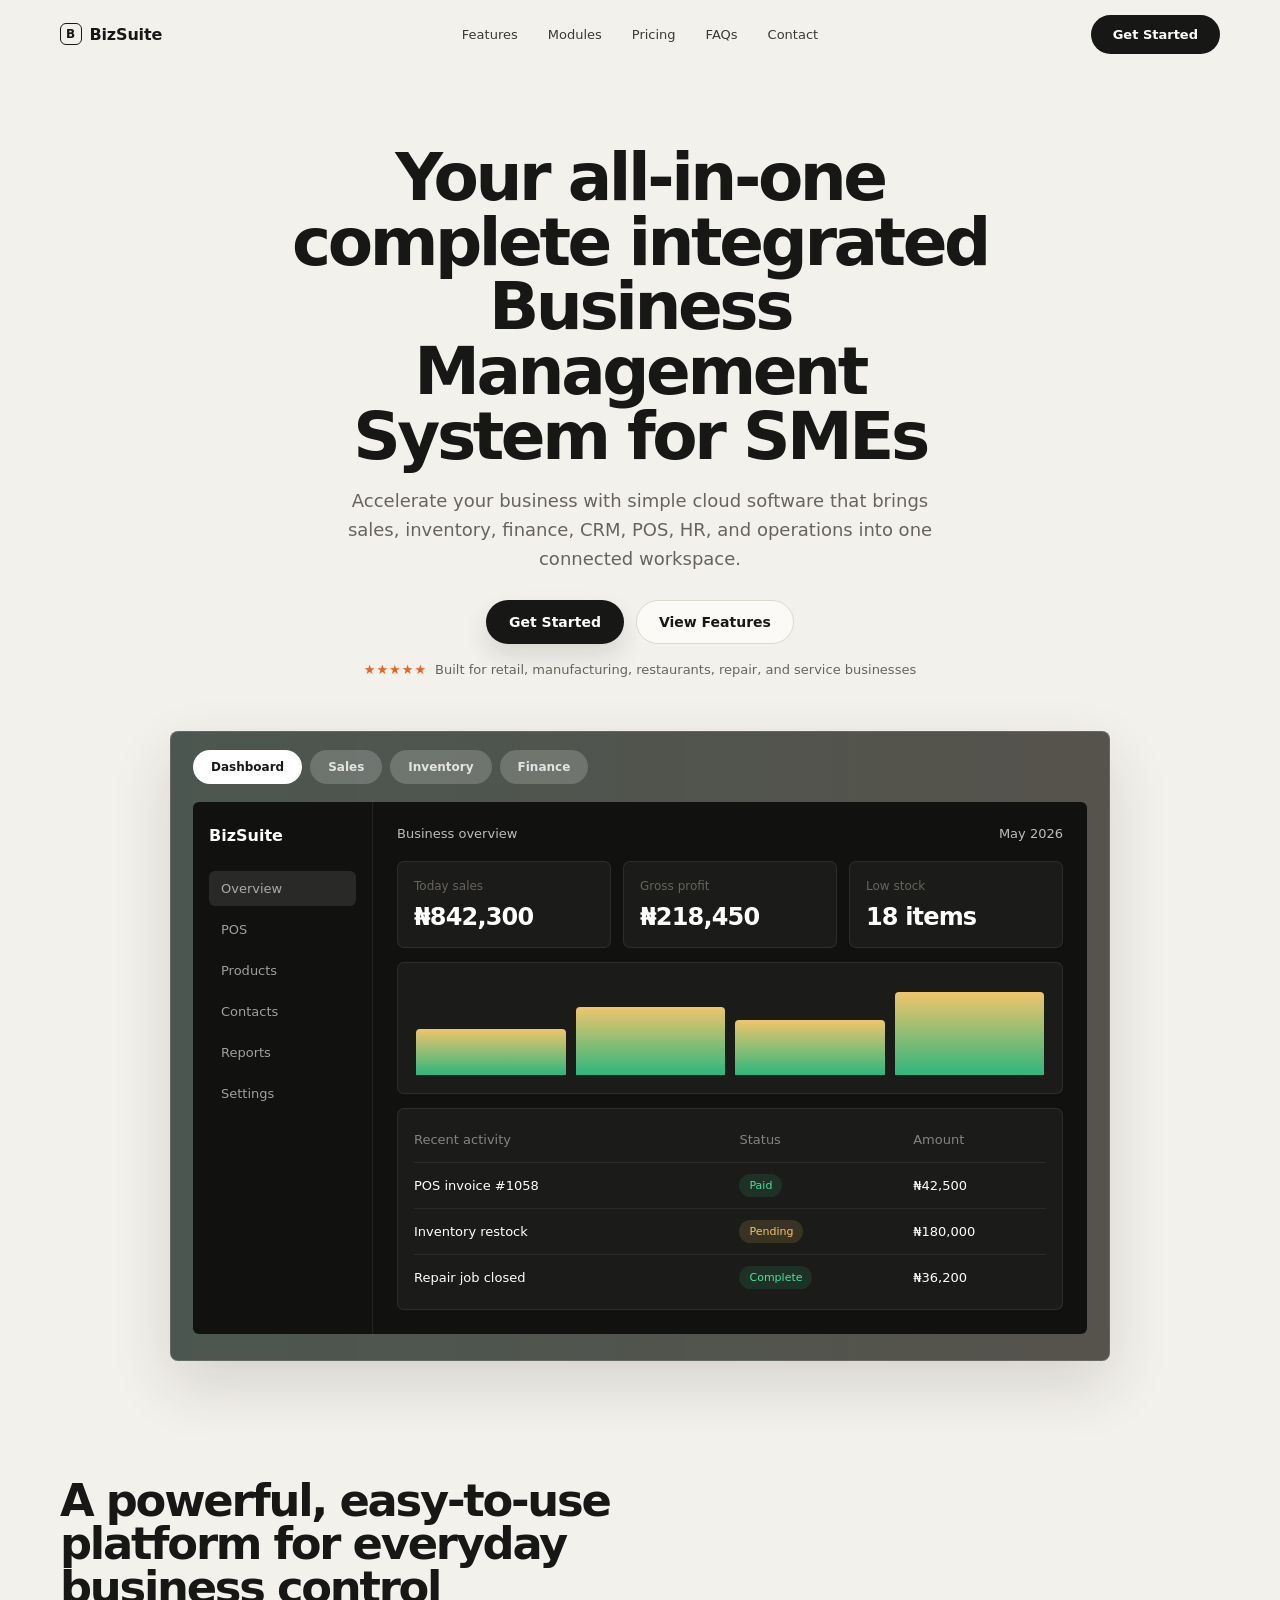
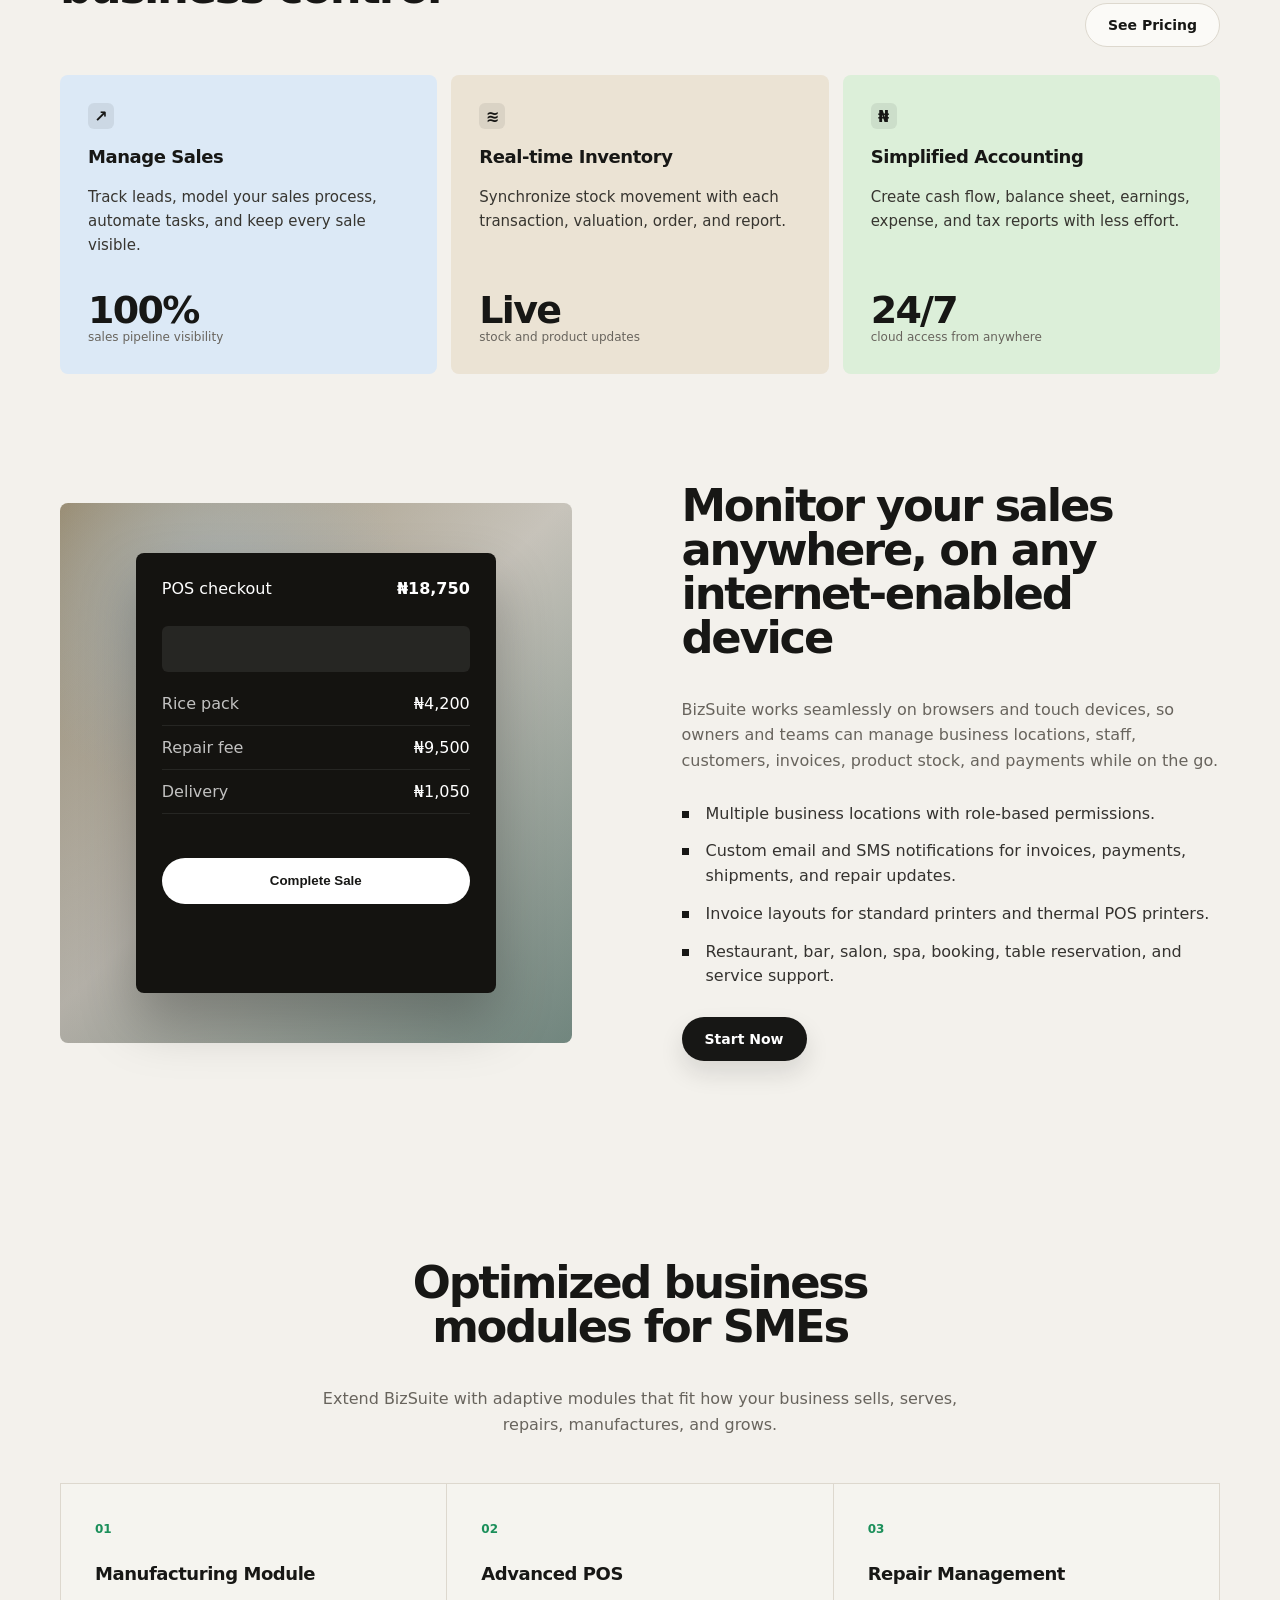
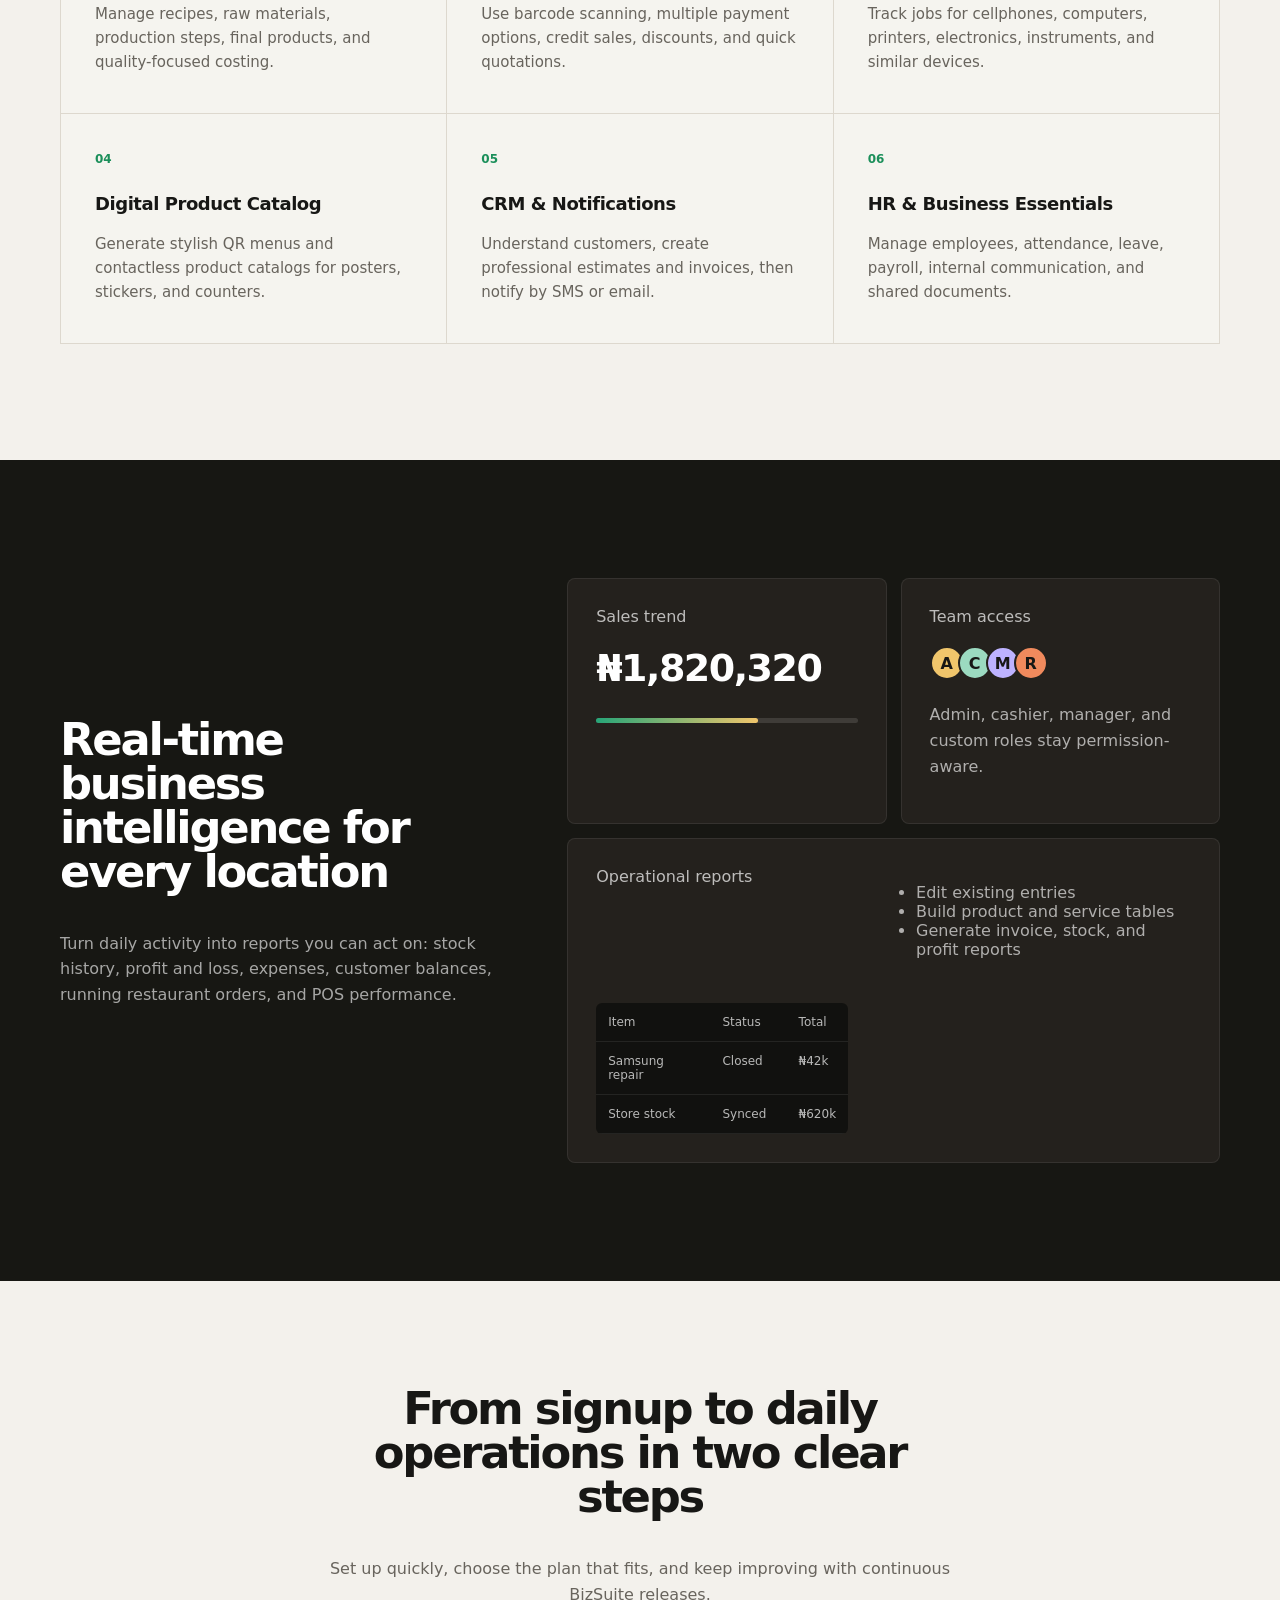
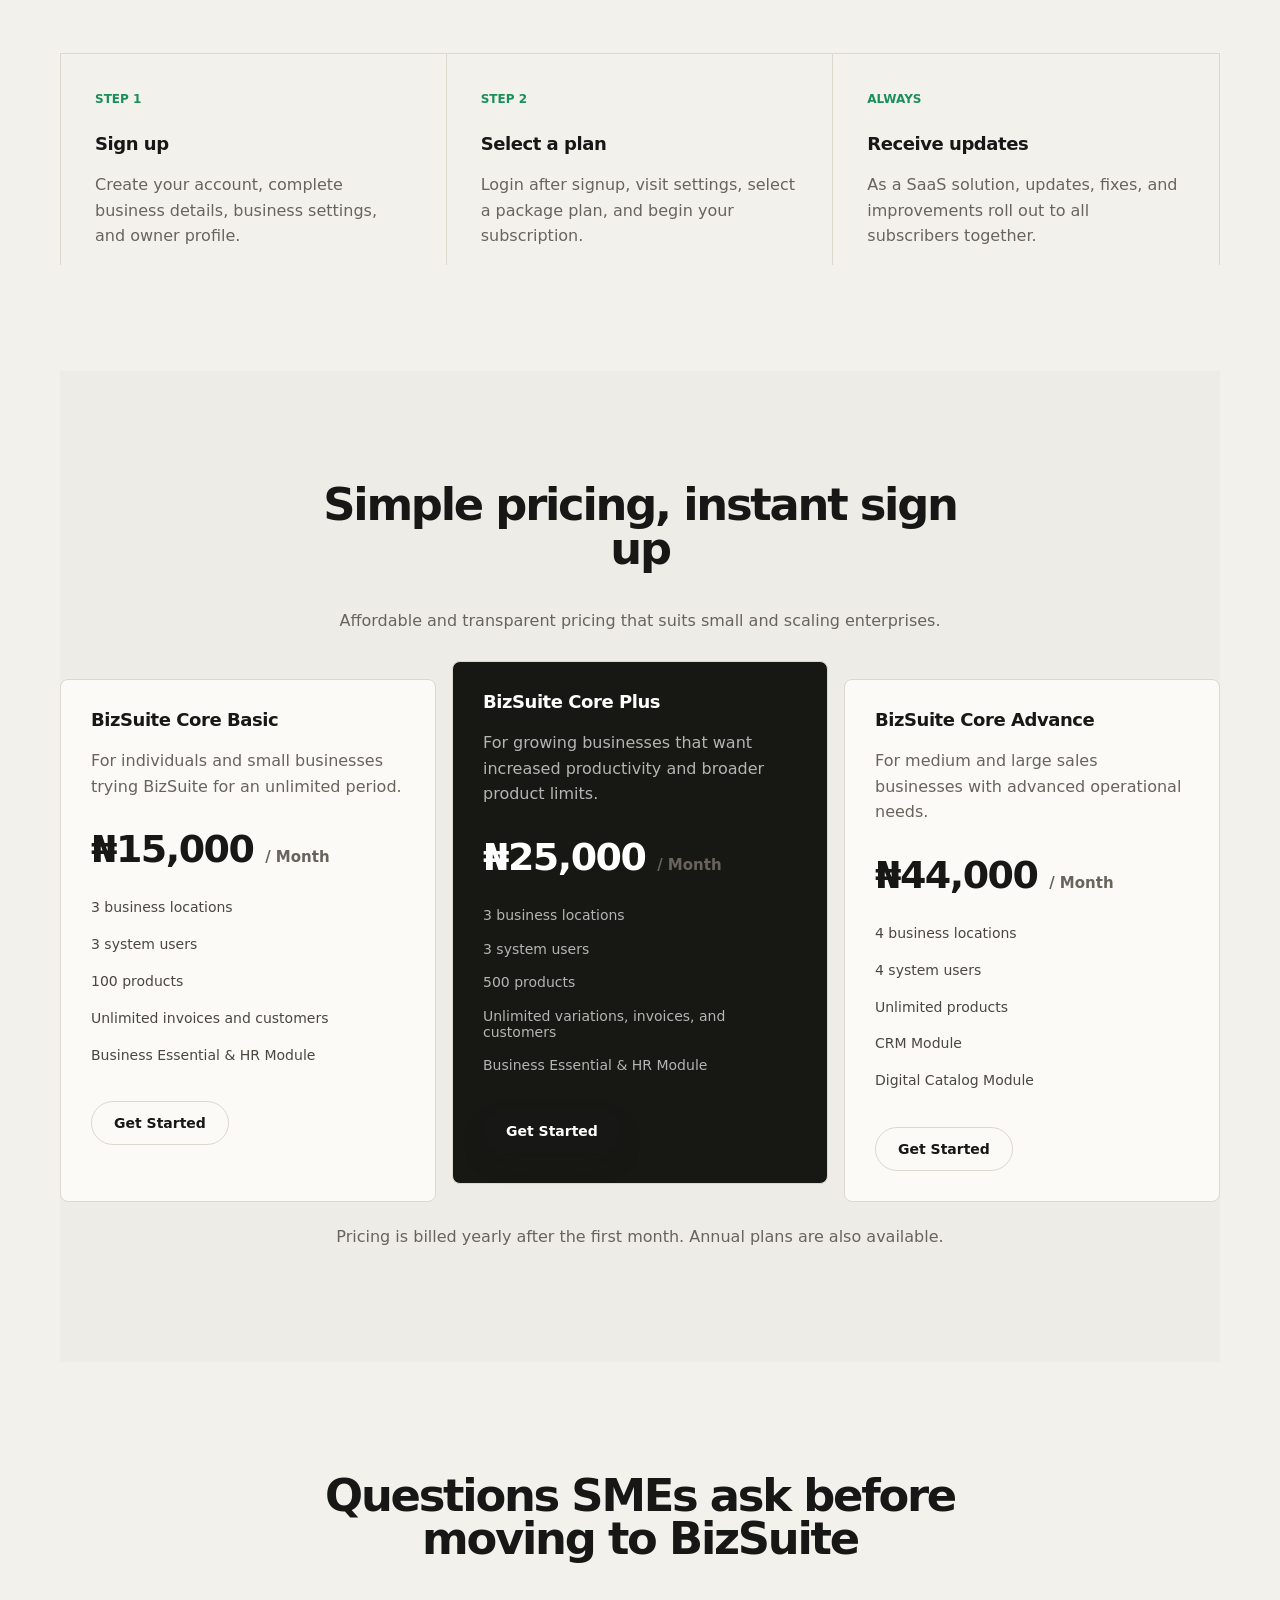
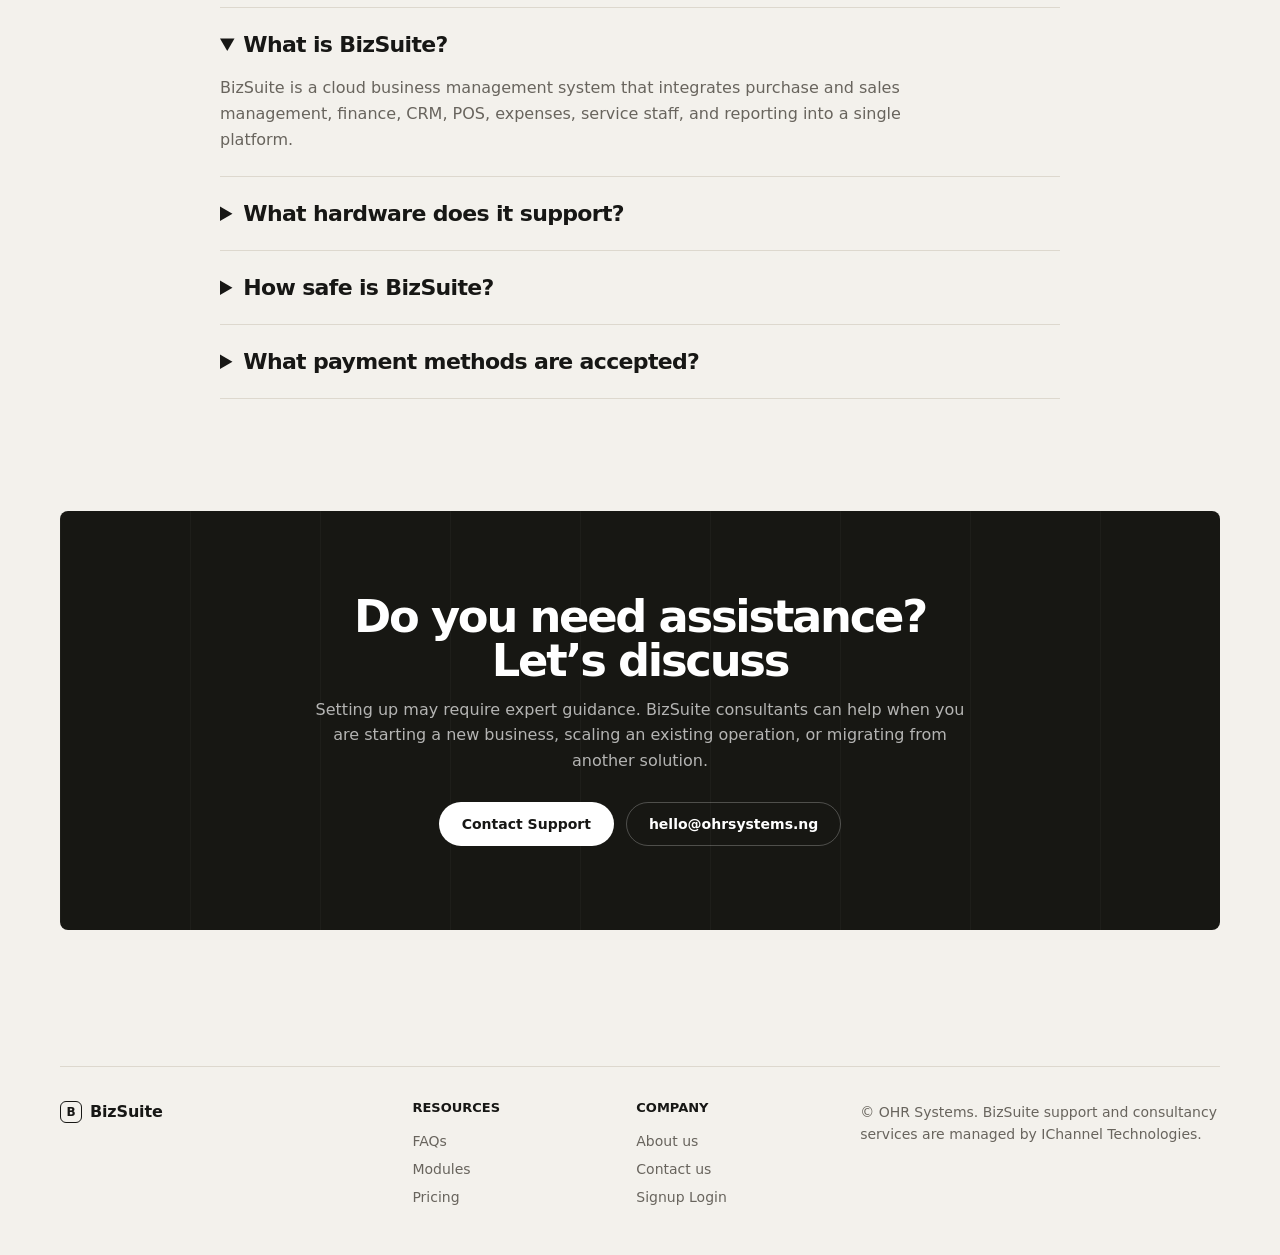
==== index.html @ f604a8f7 "feat: Add initial HTML structure, CSS styles, and JavaScript for navigation toggle - Created index.h" ====
<!doctype html>
<html lang="en">
  <head>
    <meta charset="UTF-8" />
    <meta name="viewport" content="width=device-width, initial-scale=1.0" />
    <title>BizSuite BMS - Business Management System for SMEs</title>
    <meta
      name="description"
      content="BizSuite is an all-in-one cloud business management system for SMEs: sales, inventory, accounting, CRM, POS, HR, manufacturing, repair, and catalog tools."
    />
    <link rel="stylesheet" href="styles.css" />
  </head>
  <body>
    <header class="site-header" data-nav>
      <a class="brand" href="#top" aria-label="BizSuite home">
        <span class="brand-mark">B</span>
        <span>BizSuite</span>
      </a>
      <button class="menu-toggle" type="button" aria-label="Open navigation" aria-expanded="false">
        <span></span>
        <span></span>
      </button>
      <nav class="nav-links" aria-label="Primary navigation">
        <a href="#features">Features</a>
        <a href="#modules">Modules</a>
        <a href="#pricing">Pricing</a>
        <a href="#faq">FAQs</a>
        <a href="#contact">Contact</a>
      </nav>
      <a class="header-cta" href="https://app.bizsuite.com.ng/">Get Started</a>
    </header>

    <main id="top">
      <section class="hero section-shell">
        <div class="hero-copy">
          <h1>Your all-in-one complete integrated Business Management System for SMEs</h1>
          <p>
            Accelerate your business with simple cloud software that brings sales, inventory, finance,
            CRM, POS, HR, and operations into one connected workspace.
          </p>
          <div class="hero-actions" aria-label="Hero actions">
            <a class="button button-dark" href="https://app.bizsuite.com.ng/">Get Started</a>
            <a class="button button-soft" href="#features">View Features</a>
          </div>
          <div class="hero-rating" aria-label="BizSuite suitability">
            <span class="stars">★★★★★</span>
            <span>Built for retail, manufacturing, restaurants, repair, and service businesses</span>
          </div>
        </div>

        <div class="product-window hero-window" aria-label="BizSuite dashboard preview">
          <div class="window-tabs">
            <span class="active">Dashboard</span>
            <span>Sales</span>
            <span>Inventory</span>
            <span>Finance</span>
          </div>
          <div class="dashboard-grid">
            <aside class="mock-sidebar">
              <div class="sidebar-logo">BizSuite</div>
              <span class="selected">Overview</span>
              <span>POS</span>
              <span>Products</span>
              <span>Contacts</span>
              <span>Reports</span>
              <span>Settings</span>
            </aside>
            <div class="mock-main">
              <div class="mock-topbar">
                <span>Business overview</span>
                <span>May 2026</span>
              </div>
              <div class="metric-row">
                <div>
                  <small>Today sales</small>
                  <strong>₦842,300</strong>
                </div>
                <div>
                  <small>Gross profit</small>
                  <strong>₦218,450</strong>
                </div>
                <div>
                  <small>Low stock</small>
                  <strong>18 items</strong>
                </div>
              </div>
              <div class="chart-card">
                <div class="bar one"></div>
                <div class="bar two"></div>
                <div class="bar three"></div>
                <div class="bar four"></div>
              </div>
              <div class="table-card">
                <div class="table-head">
                  <span>Recent activity</span>
                  <span>Status</span>
                  <span>Amount</span>
                </div>
                <div class="table-row">
                  <span>POS invoice #1058</span>
                  <em class="done">Paid</em>
                  <span>₦42,500</span>
                </div>
                <div class="table-row">
                  <span>Inventory restock</span>
                  <em class="pending">Pending</em>
                  <span>₦180,000</span>
                </div>
                <div class="table-row">
                  <span>Repair job closed</span>
                  <em class="done">Complete</em>
                  <span>₦36,200</span>
                </div>
              </div>
            </div>
          </div>
        </div>
      </section>

      <section class="proof section-shell" aria-label="Business proof points">
        <div class="proof-heading">
          <h2>A powerful, easy-to-use platform for everyday business control</h2>
          <a class="button button-outline" href="#pricing">See Pricing</a>
        </div>
        <div class="proof-cards">
          <article class="proof-card blue">
            <span class="icon">↗</span>
            <h3>Manage Sales</h3>
            <p>Track leads, model your sales process, automate tasks, and keep every sale visible.</p>
            <strong>100%</strong>
            <small>sales pipeline visibility</small>
          </article>
          <article class="proof-card sand">
            <span class="icon">≋</span>
            <h3>Real-time Inventory</h3>
            <p>Synchronize stock movement with each transaction, valuation, order, and report.</p>
            <strong>Live</strong>
            <small>stock and product updates</small>
          </article>
          <article class="proof-card green">
            <span class="icon">₦</span>
            <h3>Simplified Accounting</h3>
            <p>Create cash flow, balance sheet, earnings, expense, and tax reports with less effort.</p>
            <strong>24/7</strong>
            <small>cloud access from anywhere</small>
          </article>
        </div>
      </section>

      <section class="split-section section-shell" id="features">
        <div class="phone-panel" aria-label="Mobile POS preview">
          <div class="phone-card">
            <div class="phone-head">
              <span>POS checkout</span>
              <strong>₦18,750</strong>
            </div>
            <div class="search-line"></div>
            <div class="product-list">
              <span>Rice pack <em>₦4,200</em></span>
              <span>Repair fee <em>₦9,500</em></span>
              <span>Delivery <em>₦1,050</em></span>
            </div>
            <button type="button">Complete Sale</button>
          </div>
        </div>
        <div class="split-copy">
          <h2>Monitor your sales anywhere, on any internet-enabled device</h2>
          <p>
            BizSuite works seamlessly on browsers and touch devices, so owners and teams can manage
            business locations, staff, customers, invoices, product stock, and payments while on the go.
          </p>
          <ul class="check-list">
            <li>Multiple business locations with role-based permissions.</li>
            <li>Custom email and SMS notifications for invoices, payments, shipments, and repair updates.</li>
            <li>Invoice layouts for standard printers and thermal POS printers.</li>
            <li>Restaurant, bar, salon, spa, booking, table reservation, and service support.</li>
          </ul>
          <a class="button button-dark" href="https://app.bizsuite.com.ng/">Start Now</a>
        </div>
      </section>

      <section class="modules section-shell" id="modules">
        <div class="section-title">
          <h2>Optimized business modules for SMEs</h2>
          <p>Extend BizSuite with adaptive modules that fit how your business sells, serves, repairs, manufactures, and grows.</p>
        </div>
        <div class="module-grid">
          <article>
            <span>01</span>
            <h3>Manufacturing Module</h3>
            <p>Manage recipes, raw materials, production steps, final products, and quality-focused costing.</p>
          </article>
          <article>
            <span>02</span>
            <h3>Advanced POS</h3>
            <p>Use barcode scanning, multiple payment options, credit sales, discounts, and quick quotations.</p>
          </article>
          <article>
            <span>03</span>
            <h3>Repair Management</h3>
            <p>Track jobs for cellphones, computers, printers, electronics, instruments, and similar devices.</p>
          </article>
          <article>
            <span>04</span>
            <h3>Digital Product Catalog</h3>
            <p>Generate stylish QR menus and contactless product catalogs for posters, stickers, and counters.</p>
          </article>
          <article>
            <span>05</span>
            <h3>CRM & Notifications</h3>
            <p>Understand customers, create professional estimates and invoices, then notify by SMS or email.</p>
          </article>
          <article>
            <span>06</span>
            <h3>HR & Business Essentials</h3>
            <p>Manage employees, attendance, leave, payroll, internal communication, and shared documents.</p>
          </article>
        </div>
      </section>

      <section class="dark-band">
        <div class="section-shell dark-inner">
          <div class="dark-copy">
            <h2>Real-time business intelligence for every location</h2>
            <p>
              Turn daily activity into reports you can act on: stock history, profit and loss, expenses,
              customer balances, running restaurant orders, and POS performance.
            </p>
          </div>
          <div class="dark-panels">
            <article class="dark-card">
              <span>Sales trend</span>
              <strong>₦1,820,320</strong>
              <div class="mini-line"></div>
            </article>
            <article class="dark-card">
              <span>Team access</span>
              <div class="avatar-row">
                <i>A</i><i>C</i><i>M</i><i>R</i>
              </div>
              <p>Admin, cashier, manager, and custom roles stay permission-aware.</p>
            </article>
            <article class="dark-card wide">
              <span>Operational reports</span>
              <ul>
                <li>Edit existing entries</li>
                <li>Build product and service tables</li>
                <li>Generate invoice, stock, and profit reports</li>
              </ul>
              <div class="mini-table" aria-hidden="true">
                <span>Item</span><span>Status</span><span>Total</span>
                <span>Samsung repair</span><span>Closed</span><span>₦42k</span>
                <span>Store stock</span><span>Synced</span><span>₦620k</span>
              </div>
            </article>
          </div>
        </div>
      </section>

      <section class="workflow section-shell">
        <div class="section-title">
          <h2>From signup to daily operations in two clear steps</h2>
          <p>Set up quickly, choose the plan that fits, and keep improving with continuous BizSuite releases.</p>
        </div>
        <div class="timeline">
          <article>
            <span>Step 1</span>
            <h3>Sign up</h3>
            <p>Create your account, complete business details, business settings, and owner profile.</p>
          </article>
          <article>
            <span>Step 2</span>
            <h3>Select a plan</h3>
            <p>Login after signup, visit settings, select a package plan, and begin your subscription.</p>
          </article>
          <article>
            <span>Always</span>
            <h3>Receive updates</h3>
            <p>As a SaaS solution, updates, fixes, and improvements roll out to all subscribers together.</p>
          </article>
        </div>
      </section>

      <section class="pricing section-shell" id="pricing">
        <div class="section-title">
          <h2>Simple pricing, instant sign up</h2>
          <p>Affordable and transparent pricing that suits small and scaling enterprises.</p>
        </div>
        <div class="pricing-grid">
          <article>
            <h3>BizSuite Core Basic</h3>
            <p>For individuals and small businesses trying BizSuite for an unlimited period.</p>
            <strong>₦15,000 <span>/ Month</span></strong>
            <ul>
              <li>3 business locations</li>
              <li>3 system users</li>
              <li>100 products</li>
              <li>Unlimited invoices and customers</li>
              <li>Business Essential & HR Module</li>
            </ul>
            <a class="button button-outline" href="https://app.bizsuite.com.ng/">Get Started</a>
          </article>
          <article class="featured-plan">
            <h3>BizSuite Core Plus</h3>
            <p>For growing businesses that want increased productivity and broader product limits.</p>
            <strong>₦25,000 <span>/ Month</span></strong>
            <ul>
              <li>3 business locations</li>
              <li>3 system users</li>
              <li>500 products</li>
              <li>Unlimited variations, invoices, and customers</li>
              <li>Business Essential & HR Module</li>
            </ul>
            <a class="button button-dark" href="https://app.bizsuite.com.ng/">Get Started</a>
          </article>
          <article>
            <h3>BizSuite Core Advance</h3>
            <p>For medium and large sales businesses with advanced operational needs.</p>
            <strong>₦44,000 <span>/ Month</span></strong>
            <ul>
              <li>4 business locations</li>
              <li>4 system users</li>
              <li>Unlimited products</li>
              <li>CRM Module</li>
              <li>Digital Catalog Module</li>
            </ul>
            <a class="button button-outline" href="https://app.bizsuite.com.ng/">Get Started</a>
          </article>
        </div>
        <p class="pricing-note">Pricing is billed yearly after the first month. Annual plans are also available.</p>
      </section>

      <section class="faq section-shell" id="faq">
        <div class="section-title">
          <h2>Questions SMEs ask before moving to BizSuite</h2>
        </div>
        <div class="faq-list">
          <details open>
            <summary>What is BizSuite?</summary>
            <p>
              BizSuite is a cloud business management system that integrates purchase and sales management,
              finance, CRM, POS, expenses, service staff, and reporting into a single platform.
            </p>
          </details>
          <details>
            <summary>What hardware does it support?</summary>
            <p>
              BizSuite supports internet-enabled devices with modern browsers, barcode scanners, thermal
              printers with ESC/POS commands, and label printers.
            </p>
          </details>
          <details>
            <summary>How safe is BizSuite?</summary>
            <p>
              BizSuite uses HTTPS, HSTS, secure password handling, and routine account backups stored on a
              remote dedicated server.
            </p>
          </details>
          <details>
            <summary>What payment methods are accepted?</summary>
            <p>Online payment via Flutterwave and offline bank transfer are accepted.</p>
          </details>
        </div>
      </section>

      <section class="cta-band section-shell" id="contact">
        <h2>Do you need assistance? Let’s discuss</h2>
        <p>
          Setting up may require expert guidance. BizSuite consultants can help when you are starting a new
          business, scaling an existing operation, or migrating from another solution.
        </p>
        <div class="cta-actions">
          <a class="button button-light" href="https://wa.me/2347031010500">Contact Support</a>
          <a class="button button-ghost" href="mailto:hello@ohrsystems.ng">hello@ohrsystems.ng</a>
        </div>
      </section>
    </main>

    <footer class="site-footer">
      <div class="footer-grid section-shell">
        <a class="brand" href="#top" aria-label="BizSuite home">
          <span class="brand-mark">B</span>
          <span>BizSuite</span>
        </a>
        <div>
          <h3>Resources</h3>
          <a href="#faq">FAQs</a>
          <a href="#modules">Modules</a>
          <a href="#pricing">Pricing</a>
        </div>
        <div>
          <h3>Company</h3>
          <a href="https://ohrsystems.ng/">About us</a>
          <a href="https://wa.me/2347031010500">Contact us</a>
          <a href="https://app.bizsuite.com.ng/">Signup Login</a>
        </div>
        <p>© OHR Systems. BizSuite support and consultancy services are managed by IChannel Technologies.</p>
      </div>
    </footer>

    <script src="script.js"></script>
  </body>
</html>
---- styles.css ----
:root {
  --bg: #f3f1ec;
  --paper: #fbfaf7;
  --ink: #171715;
  --muted: #68645d;
  --line: #ddd8ce;
  --soft: #ece7de;
  --dark: #171713;
  --dark-2: #24211d;
  --blue: #dce9f6;
  --green: #dcefd9;
  --sand: #ebe3d4;
  --accent: #1b8f5a;
  --orange: #e76521;
  --radius: 8px;
  --shadow: 0 24px 60px rgba(41, 36, 28, 0.14);
  font-family: Inter, ui-sans-serif, system-ui, -apple-system, BlinkMacSystemFont, "Segoe UI", sans-serif;
}

* {
  box-sizing: border-box;
}

html {
  scroll-behavior: smooth;
}

body {
  margin: 0;
  background: var(--bg);
  color: var(--ink);
  letter-spacing: 0;
}

a {
  color: inherit;
  text-decoration: none;
}

button,
a {
  -webkit-tap-highlight-color: transparent;
}

.section-shell {
  width: min(1160px, calc(100% - 44px));
  margin: 0 auto;
}

.site-header {
  position: sticky;
  top: 0;
  z-index: 20;
  display: grid;
  grid-template-columns: 1fr auto 1fr;
  align-items: center;
  width: min(1160px, calc(100% - 44px));
  min-height: 68px;
  margin: 0 auto;
  background: rgba(243, 241, 236, 0.86);
  backdrop-filter: blur(18px);
}

.brand {
  display: inline-flex;
  align-items: center;
  gap: 8px;
  font-weight: 750;
  letter-spacing: -0.01em;
}

.brand-mark {
  display: grid;
  width: 22px;
  height: 22px;
  place-items: center;
  border: 1.5px solid var(--ink);
  border-radius: 6px;
  font-size: 12px;
  line-height: 1;
}

.nav-links {
  display: flex;
  align-items: center;
  gap: 30px;
  color: #3a3935;
  font-size: 13px;
}

.nav-links a {
  transition: color 180ms ease;
}

.nav-links a:hover {
  color: var(--accent);
}

.header-cta {
  justify-self: end;
  padding: 12px 22px;
  border-radius: 999px;
  background: var(--ink);
  color: #fff;
  font-size: 13px;
  font-weight: 700;
}

.menu-toggle {
  display: none;
  width: 42px;
  height: 38px;
  border: 1px solid var(--line);
  border-radius: 999px;
  background: transparent;
}

.menu-toggle span {
  display: block;
  width: 16px;
  height: 1.5px;
  margin: 4px auto;
  background: var(--ink);
}

.hero {
  display: grid;
  gap: 54px;
  padding: 78px 0 94px;
}

.hero-copy {
  max-width: 720px;
  margin: 0 auto;
  text-align: center;
}

h1,
h2,
h3,
p {
  margin-top: 0;
}

h1 {
  margin-bottom: 18px;
  font-size: clamp(42px, 5.2vw, 66px);
  font-weight: 760;
  line-height: 0.98;
  letter-spacing: -0.052em;
}

h2 {
  font-size: clamp(30px, 3.5vw, 48px);
  font-weight: 740;
  line-height: 0.98;
  letter-spacing: -0.05em;
}

h3 {
  font-size: 18px;
  line-height: 1.1;
  letter-spacing: -0.025em;
}

p {
  color: var(--muted);
  font-size: 16px;
  line-height: 1.6;
}

.hero-copy p {
  max-width: 600px;
  margin: 0 auto 26px;
  font-size: 18px;
}

.hero-actions,
.cta-actions {
  display: flex;
  flex-wrap: wrap;
  justify-content: center;
  gap: 12px;
}

.button {
  display: inline-flex;
  min-height: 44px;
  align-items: center;
  justify-content: center;
  border-radius: 999px;
  padding: 0 22px;
  border: 1px solid transparent;
  font-size: 14px;
  font-weight: 750;
  transition: transform 180ms ease, box-shadow 180ms ease, background 180ms ease;
}

.button:hover {
  transform: translateY(-2px);
}

.button-dark {
  background: var(--ink);
  color: #fff;
  box-shadow: 0 12px 25px rgba(23, 23, 21, 0.12);
}

.button-soft,
.button-outline {
  background: var(--paper);
  border-color: var(--line);
  color: var(--ink);
}

.button-light {
  background: #fff;
  color: var(--ink);
}

.button-ghost {
  border-color: rgba(255, 255, 255, 0.24);
  color: #fff;
}

.hero-rating {
  display: flex;
  flex-wrap: wrap;
  align-items: center;
  justify-content: center;
  gap: 8px;
  margin-top: 18px;
  color: var(--muted);
  font-size: 13px;
}

.stars {
  color: var(--orange);
  letter-spacing: 1px;
}

.product-window {
  overflow: hidden;
  border-radius: var(--radius);
  border: 1px solid rgba(255, 255, 255, 0.12);
  background:
    linear-gradient(90deg, rgba(120, 138, 130, 0.55), rgba(230, 222, 207, 0.3)),
    var(--dark);
  box-shadow: var(--shadow);
}

.hero-window {
  width: 100%;
  max-width: 940px;
  margin: 0 auto;
}

.window-tabs {
  display: flex;
  gap: 8px;
  padding: 18px 22px 0;
}

.window-tabs span {
  display: inline-flex;
  min-height: 34px;
  align-items: center;
  border-radius: 999px;
  padding: 0 18px;
  background: rgba(255, 255, 255, 0.18);
  color: rgba(255, 255, 255, 0.8);
  font-size: 12px;
  font-weight: 700;
}

.window-tabs .active {
  background: #fff;
  color: var(--ink);
}

.dashboard-grid {
  display: grid;
  grid-template-columns: 180px 1fr;
  gap: 0;
  margin: 18px 22px 26px;
  overflow: hidden;
  border-radius: 6px;
  background: #11110f;
  color: #fff;
}

.mock-sidebar {
  display: grid;
  align-content: start;
  gap: 6px;
  min-height: 470px;
  padding: 24px 16px;
  border-right: 1px solid rgba(255, 255, 255, 0.08);
}

.sidebar-logo {
  margin-bottom: 20px;
  color: #fff;
  font-size: 16px;
  font-weight: 800;
}

.mock-sidebar span:not(.sidebar-logo) {
  border-radius: 6px;
  padding: 10px 12px;
  color: rgba(255, 255, 255, 0.6);
  font-size: 13px;
}

.mock-sidebar .selected {
  background: rgba(255, 255, 255, 0.1);
  color: #fff;
}

.mock-main {
  padding: 24px;
}

.mock-topbar,
.table-head,
.table-row {
  display: grid;
  grid-template-columns: 1fr auto auto;
  gap: 22px;
  align-items: center;
}

.mock-topbar {
  display: flex;
  justify-content: space-between;
  margin-bottom: 20px;
  color: rgba(255, 255, 255, 0.72);
  font-size: 13px;
}

.metric-row {
  display: grid;
  grid-template-columns: repeat(3, 1fr);
  gap: 12px;
  margin-bottom: 14px;
}

.metric-row div,
.chart-card,
.table-card {
  border: 1px solid rgba(255, 255, 255, 0.08);
  border-radius: 7px;
  background: rgba(255, 255, 255, 0.045);
}

.metric-row div {
  padding: 16px;
}

small,
.metric-row small {
  display: block;
  color: var(--muted);
  font-size: 12px;
  line-height: 1.4;
}

.metric-row strong {
  display: block;
  margin-top: 8px;
  font-size: 24px;
  letter-spacing: -0.035em;
}

.chart-card {
  display: flex;
  align-items: end;
  gap: 10px;
  height: 132px;
  margin-bottom: 14px;
  padding: 18px;
}

.bar {
  flex: 1;
  min-width: 24px;
  border-radius: 4px 4px 0 0;
  background: linear-gradient(180deg, #f0c56b, #2eb67d);
}

.bar.one { height: 48%; }
.bar.two { height: 72%; }
.bar.three { height: 58%; }
.bar.four { height: 88%; }

.table-card {
  padding: 8px 16px;
}

.table-head,
.table-row {
  grid-template-columns: 1.6fr 0.8fr 0.7fr;
  min-height: 46px;
  border-bottom: 1px solid rgba(255, 255, 255, 0.07);
  font-size: 13px;
}

.table-head {
  color: rgba(255, 255, 255, 0.46);
}

.table-row:last-child {
  border-bottom: 0;
}

.table-row em {
  width: fit-content;
  border-radius: 999px;
  padding: 5px 10px;
  font-style: normal;
  font-size: 11px;
}

.done {
  background: rgba(46, 182, 125, 0.14);
  color: #4be09b;
}

.pending {
  background: rgba(240, 197, 107, 0.14);
  color: #f0c56b;
}

.proof {
  padding: 24px 0 92px;
}

.proof-heading {
  display: flex;
  align-items: end;
  justify-content: space-between;
  gap: 24px;
  margin-bottom: 28px;
}

.proof-heading h2 {
  max-width: 560px;
}

.proof-cards {
  display: grid;
  grid-template-columns: repeat(3, 1fr);
  gap: 14px;
}

.proof-card {
  min-height: 260px;
  border-radius: var(--radius);
  padding: 28px;
}

.proof-card.blue { background: var(--blue); }
.proof-card.sand { background: var(--sand); }
.proof-card.green { background: var(--green); }

.icon {
  display: inline-grid;
  width: 26px;
  height: 26px;
  place-items: center;
  margin-bottom: 18px;
  border-radius: 6px;
  background: rgba(23, 23, 21, 0.08);
  font-weight: 800;
}

.proof-card p {
  min-height: 78px;
  color: #373530;
  font-size: 15px;
}

.proof-card strong {
  display: block;
  margin-top: 28px;
  font-size: 38px;
  line-height: 1;
  letter-spacing: -0.045em;
}

.split-section {
  display: grid;
  grid-template-columns: 0.95fr 1fr;
  gap: 110px;
  align-items: center;
  padding: 18px 0 110px;
}

.phone-panel {
  min-height: 540px;
  border-radius: var(--radius);
  background:
    linear-gradient(rgba(23, 23, 19, 0.2), rgba(23, 23, 19, 0.3)),
    radial-gradient(circle at 30% 20%, #d2dee2, transparent 35%),
    linear-gradient(135deg, #b9a989, #f4efe5 48%, #98b6ad);
  display: grid;
  place-items: center;
  padding: 34px;
}

.phone-card {
  width: min(360px, 100%);
  min-height: 440px;
  border-radius: 8px;
  background: #141310;
  color: #fff;
  padding: 26px;
  box-shadow: 0 28px 55px rgba(0, 0, 0, 0.25);
}

.phone-head {
  display: flex;
  justify-content: space-between;
  margin-bottom: 28px;
}

.search-line {
  height: 46px;
  margin-bottom: 22px;
  border-radius: 6px;
  background: rgba(255, 255, 255, 0.08);
}

.product-list {
  display: grid;
  gap: 12px;
}

.product-list span {
  display: flex;
  justify-content: space-between;
  border-bottom: 1px solid rgba(255, 255, 255, 0.08);
  padding-bottom: 12px;
  color: rgba(255, 255, 255, 0.74);
}

.product-list em {
  color: #fff;
  font-style: normal;
}

.phone-card button {
  width: 100%;
  height: 46px;
  margin-top: 44px;
  border: 0;
  border-radius: 999px;
  background: #fff;
  color: var(--ink);
  font-weight: 800;
}

.split-copy h2 {
  max-width: 560px;
}

.check-list {
  display: grid;
  gap: 13px;
  margin: 28px 0;
  padding: 0;
  list-style: none;
  color: #34322f;
}

.check-list li {
  position: relative;
  padding-left: 24px;
  line-height: 1.55;
}

.check-list li::before {
  content: "";
  position: absolute;
  left: 0;
  top: 9px;
  width: 7px;
  height: 7px;
  background: var(--ink);
}

.modules {
  padding: 90px 0 116px;
}

.section-title {
  max-width: 640px;
  margin: 0 auto 46px;
  text-align: center;
}

.section-title p {
  margin-bottom: 0;
}

.module-grid {
  display: grid;
  grid-template-columns: repeat(3, 1fr);
  border-top: 1px solid var(--line);
  border-left: 1px solid var(--line);
}

.module-grid article {
  min-height: 230px;
  padding: 34px;
  border-right: 1px solid var(--line);
  border-bottom: 1px solid var(--line);
  background: rgba(251, 250, 247, 0.25);
}

.module-grid span,
.timeline span {
  display: inline-flex;
  margin-bottom: 28px;
  color: var(--accent);
  font-size: 12px;
  font-weight: 850;
  text-transform: uppercase;
}

.module-grid p {
  margin-bottom: 0;
  font-size: 15px;
}

.dark-band {
  background: var(--dark);
  color: #fff;
}

.dark-inner {
  display: grid;
  grid-template-columns: 0.8fr 1.2fr;
  gap: 72px;
  align-items: center;
  padding: 118px 0;
}

.dark-copy p {
  color: rgba(255, 255, 255, 0.62);
}

.dark-panels {
  display: grid;
  grid-template-columns: repeat(2, 1fr);
  gap: 14px;
}

.dark-card {
  min-height: 230px;
  border: 1px solid rgba(255, 255, 255, 0.08);
  border-radius: var(--radius);
  background: var(--dark-2);
  padding: 28px;
}

.dark-card span {
  display: block;
  margin-bottom: 20px;
  color: rgba(255, 255, 255, 0.7);
}

.dark-card strong {
  display: block;
  margin-bottom: 28px;
  font-size: 38px;
  letter-spacing: -0.04em;
}

.dark-card p,
.dark-card li {
  color: rgba(255, 255, 255, 0.64);
}

.wide {
  display: grid;
  grid-template-columns: 0.8fr 1fr;
  grid-column: 1 / -1;
  gap: 28px;
}

.mini-line {
  position: relative;
  height: 5px;
  border-radius: 999px;
  background: rgba(255, 255, 255, 0.12);
}

.mini-line::after {
  content: "";
  position: absolute;
  inset: 0 38% 0 0;
  border-radius: inherit;
  background: linear-gradient(90deg, #27a578, #f0c56b);
}

.avatar-row {
  display: flex;
  margin-bottom: 22px;
}

.avatar-row i {
  display: grid;
  width: 34px;
  height: 34px;
  place-items: center;
  margin-right: -6px;
  border: 2px solid var(--dark-2);
  border-radius: 999px;
  background: #f0c56b;
  color: var(--ink);
  font-style: normal;
  font-weight: 800;
}

.avatar-row i:nth-child(2) { background: #9bdac0; }
.avatar-row i:nth-child(3) { background: #bdb2ff; }
.avatar-row i:nth-child(4) { background: #f08a5d; }

.mini-table {
  display: grid;
  grid-template-columns: 1.2fr 0.8fr 0.6fr;
  align-content: center;
  gap: 0;
  overflow: hidden;
  border-radius: 6px;
  background: #11110f;
  color: #fff;
  font-size: 12px;
}

.mini-table span {
  margin: 0;
  border-bottom: 1px solid rgba(255, 255, 255, 0.08);
  padding: 12px;
}

.workflow {
  padding: 106px 0;
}

.timeline {
  display: grid;
  grid-template-columns: repeat(3, 1fr);
  gap: 0;
  border-top: 1px solid var(--line);
}

.timeline article {
  padding: 34px 34px 0;
  border-right: 1px solid var(--line);
}

.timeline article:first-child {
  border-left: 1px solid var(--line);
}

.pricing {
  padding: 112px 0;
  background: #eeece6;
}

.pricing-grid {
  display: grid;
  grid-template-columns: repeat(3, 1fr);
  gap: 16px;
}

.pricing-grid article {
  border: 1px solid var(--line);
  border-radius: var(--radius);
  background: var(--paper);
  padding: 30px;
}

.pricing-grid .featured-plan {
  background: var(--dark);
  color: #fff;
  transform: translateY(-18px);
}

.pricing-grid .featured-plan p,
.pricing-grid .featured-plan li {
  color: rgba(255, 255, 255, 0.68);
}

.pricing-grid strong {
  display: block;
  margin: 28px 0;
  font-size: 38px;
  letter-spacing: -0.04em;
}

.pricing-grid strong span {
  color: var(--muted);
  font-size: 15px;
  letter-spacing: 0;
}

.pricing-grid ul {
  display: grid;
  gap: 12px;
  min-height: 172px;
  margin: 0 0 30px;
  padding: 0;
  list-style: none;
}

.pricing-grid li {
  color: #4a4741;
  font-size: 14px;
}

.pricing-note {
  margin: 22px auto 0;
  text-align: center;
}

.faq {
  padding: 112px 0;
}

.faq-list {
  max-width: 840px;
  margin: 0 auto;
  border-top: 1px solid var(--line);
}

details {
  border-bottom: 1px solid var(--line);
  padding: 24px 0;
}

summary {
  cursor: pointer;
  font-size: 22px;
  font-weight: 730;
  letter-spacing: -0.03em;
}

details p {
  max-width: 700px;
  margin: 18px 0 0;
}

.cta-band {
  margin-bottom: 76px;
  border-radius: var(--radius);
  background:
    linear-gradient(90deg, rgba(255, 255, 255, 0.03) 1px, transparent 1px),
    linear-gradient(var(--dark), var(--dark));
  background-size: 130px 100%, auto;
  color: #fff;
  padding: 84px 28px;
  text-align: center;
}

.cta-band h2 {
  max-width: 680px;
  margin: 0 auto 14px;
}

.cta-band p {
  max-width: 650px;
  margin: 0 auto 28px;
  color: rgba(255, 255, 255, 0.68);
}

.site-footer {
  padding: 60px 0 38px;
}

.footer-grid {
  display: grid;
  grid-template-columns: 1.2fr 0.7fr 0.7fr 1.4fr;
  gap: 44px;
  align-items: start;
  border-top: 1px solid var(--line);
  padding-top: 34px;
}

.footer-grid h3 {
  margin-bottom: 18px;
  font-size: 13px;
  text-transform: uppercase;
  letter-spacing: 0;
}

.footer-grid a:not(.brand) {
  display: block;
  margin-bottom: 12px;
  color: var(--muted);
  font-size: 14px;
}

.footer-grid p {
  margin: 0;
  font-size: 14px;
}

@media (max-width: 920px) {
  .site-header {
    grid-template-columns: 1fr auto;
  }

  .menu-toggle {
    display: block;
    justify-self: end;
  }

  .nav-links,
  .header-cta {
    display: none;
  }

  .site-header.is-open .nav-links {
    position: absolute;
    top: 66px;
    left: 0;
    right: 0;
    display: grid;
    gap: 0;
    border: 1px solid var(--line);
    border-radius: var(--radius);
    background: var(--paper);
    box-shadow: var(--shadow);
  }

  .site-header.is-open .nav-links a {
    padding: 18px 20px;
    border-bottom: 1px solid var(--line);
    font-size: 15px;
  }

  .dashboard-grid,
  .split-section,
  .dark-inner,
  .wide,
  .footer-grid {
    grid-template-columns: 1fr;
  }

  .mock-sidebar {
    display: none;
  }

  .proof-cards,
  .module-grid,
  .timeline,
  .pricing-grid,
  .dark-panels {
    grid-template-columns: 1fr;
  }

  .pricing-grid .featured-plan {
    transform: none;
  }

  .split-section {
    gap: 42px;
  }
}

@media (max-width: 640px) {
  .section-shell,
  .site-header {
    width: min(100% - 28px, 1160px);
  }

  .hero {
    padding-top: 54px;
  }

  h1 {
    font-size: 38px;
  }

  h2 {
    font-size: 31px;
  }

  .hero-copy p {
    font-size: 16px;
  }

  .window-tabs {
    overflow-x: auto;
    padding: 14px 14px 0;
  }

  .dashboard-grid {
    margin: 14px;
  }

  .mock-main {
    padding: 16px;
  }

  .metric-row {
    grid-template-columns: 1fr;
  }

  .table-head,
  .table-row {
    grid-template-columns: 1fr;
    gap: 6px;
    padding: 12px 0;
  }

  .proof-heading {
    align-items: start;
    flex-direction: column;
  }

  .proof-card,
  .module-grid article,
  .pricing-grid article,
  .dark-card {
    padding: 24px;
  }

  .phone-panel {
    min-height: 430px;
    padding: 18px;
  }

  .phone-card {
    min-height: 380px;
  }

  .dark-inner,
  .modules,
  .workflow,
  .pricing,
  .faq {
    padding: 76px 0;
  }
}
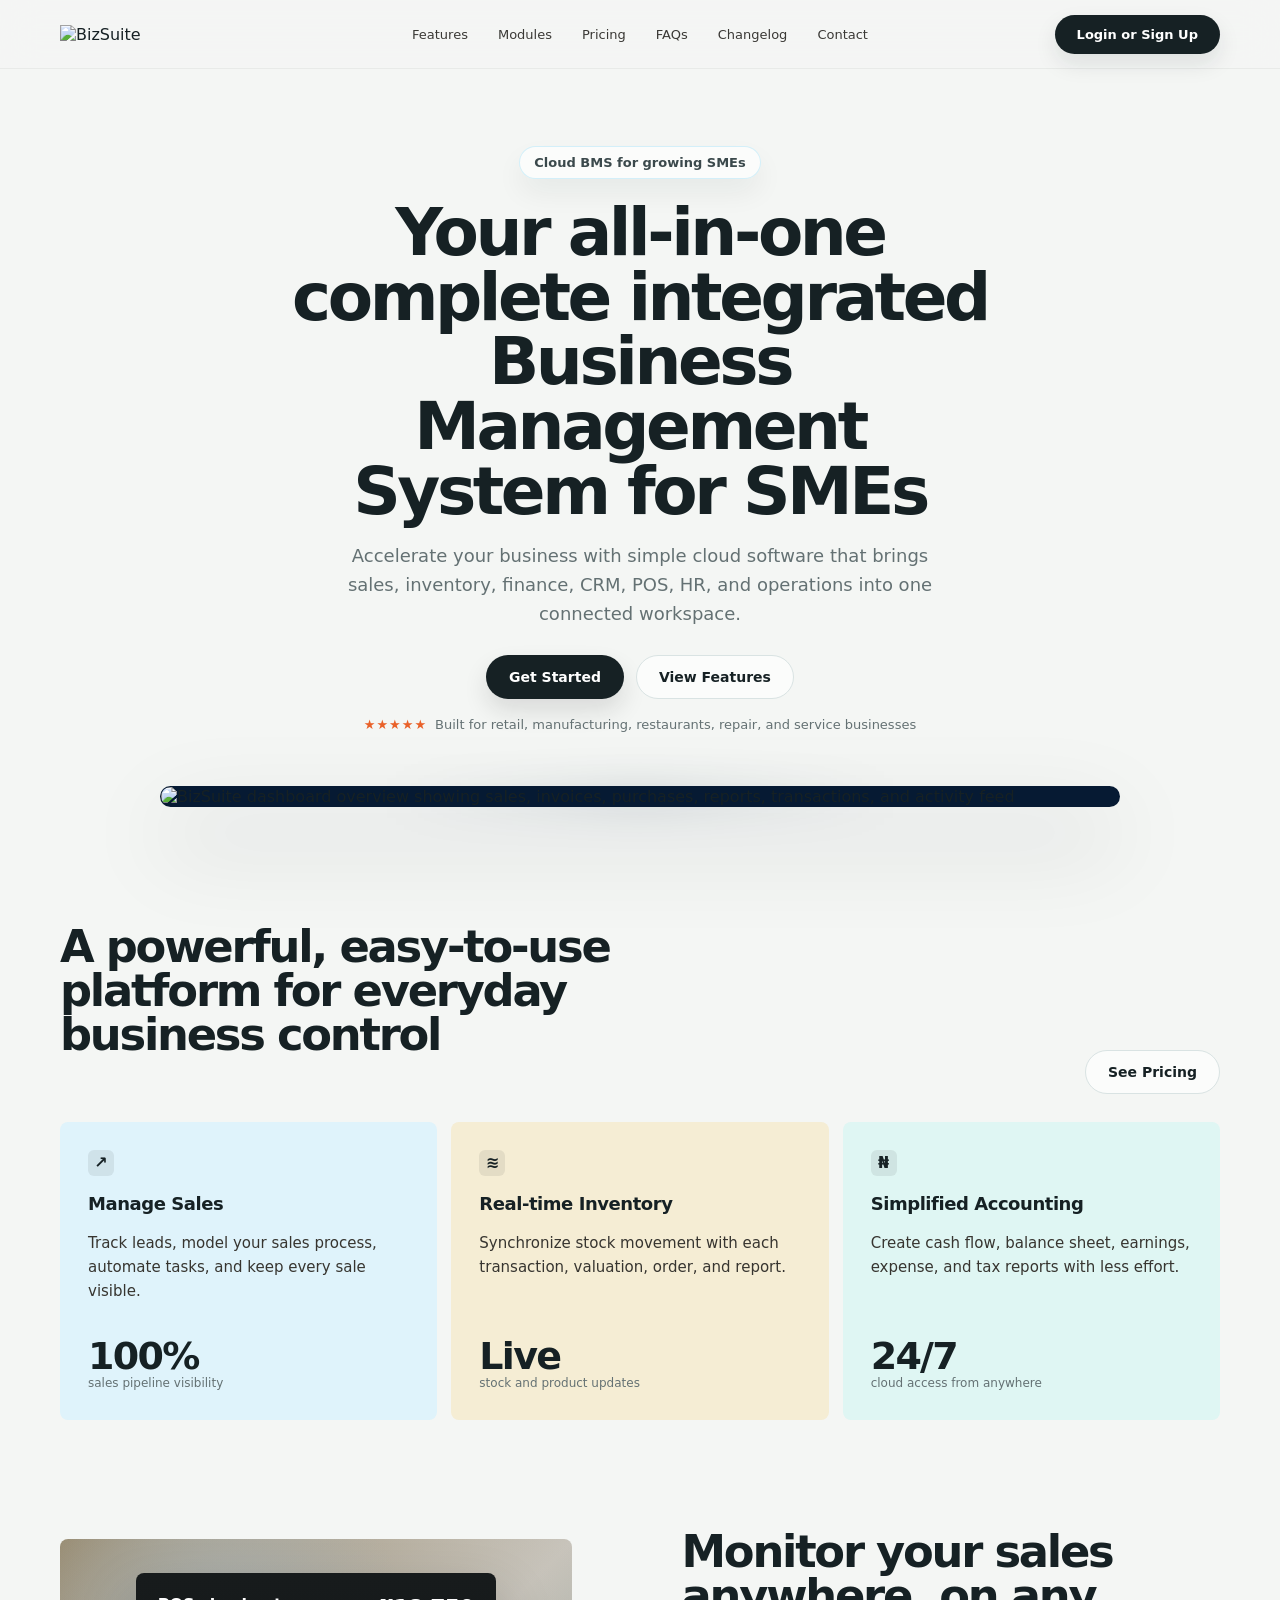
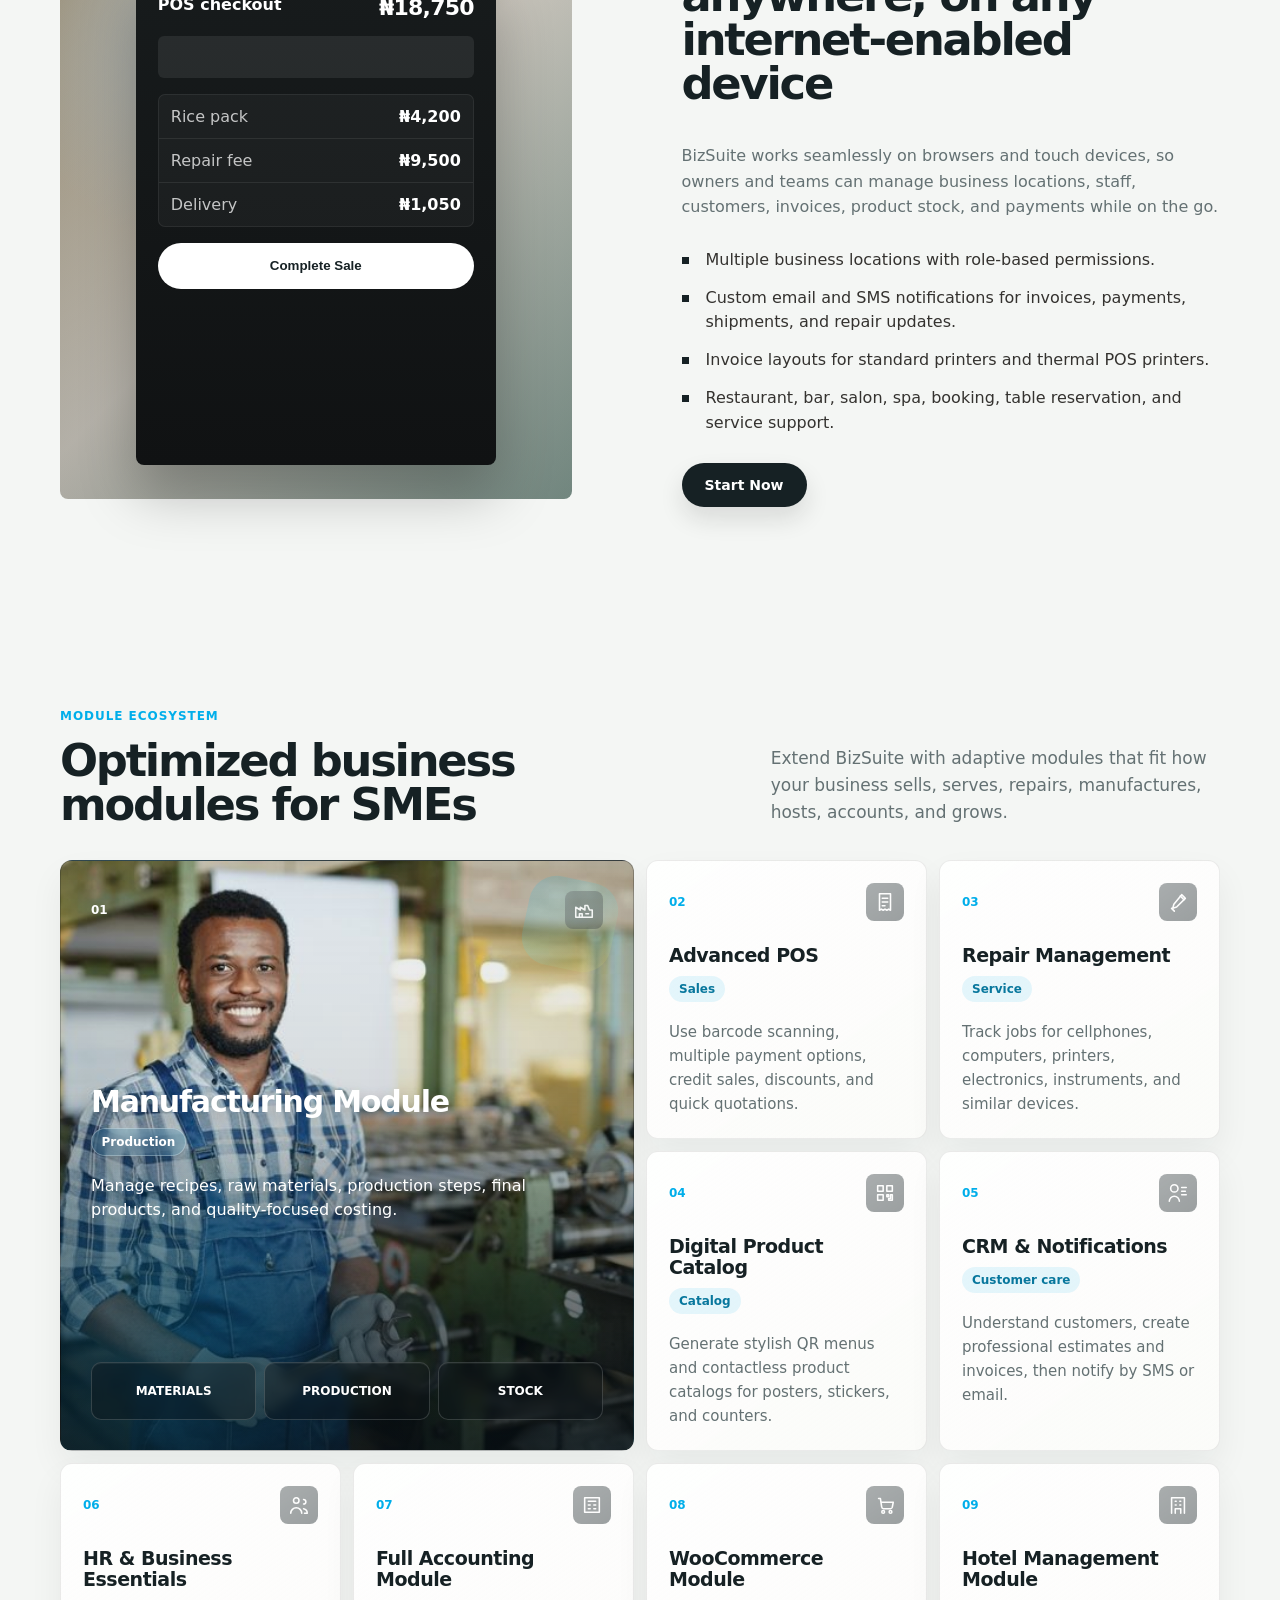
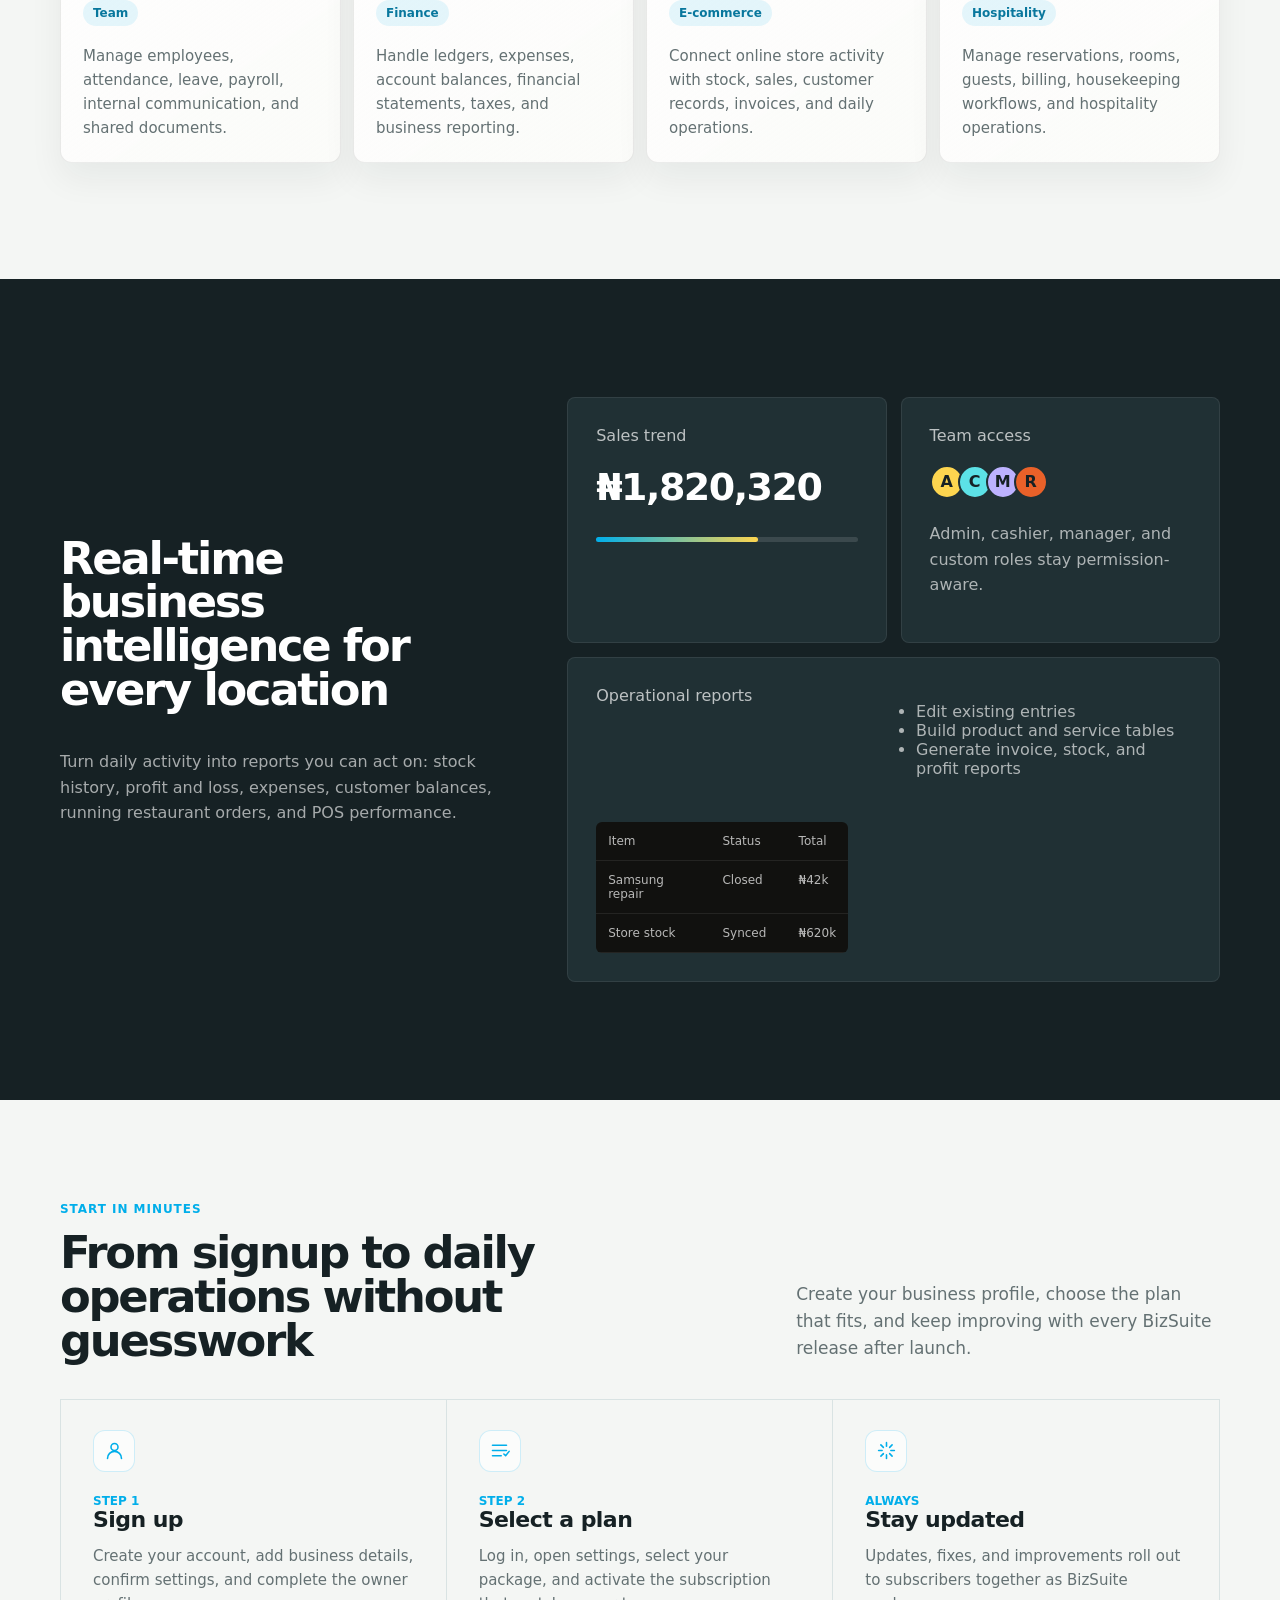
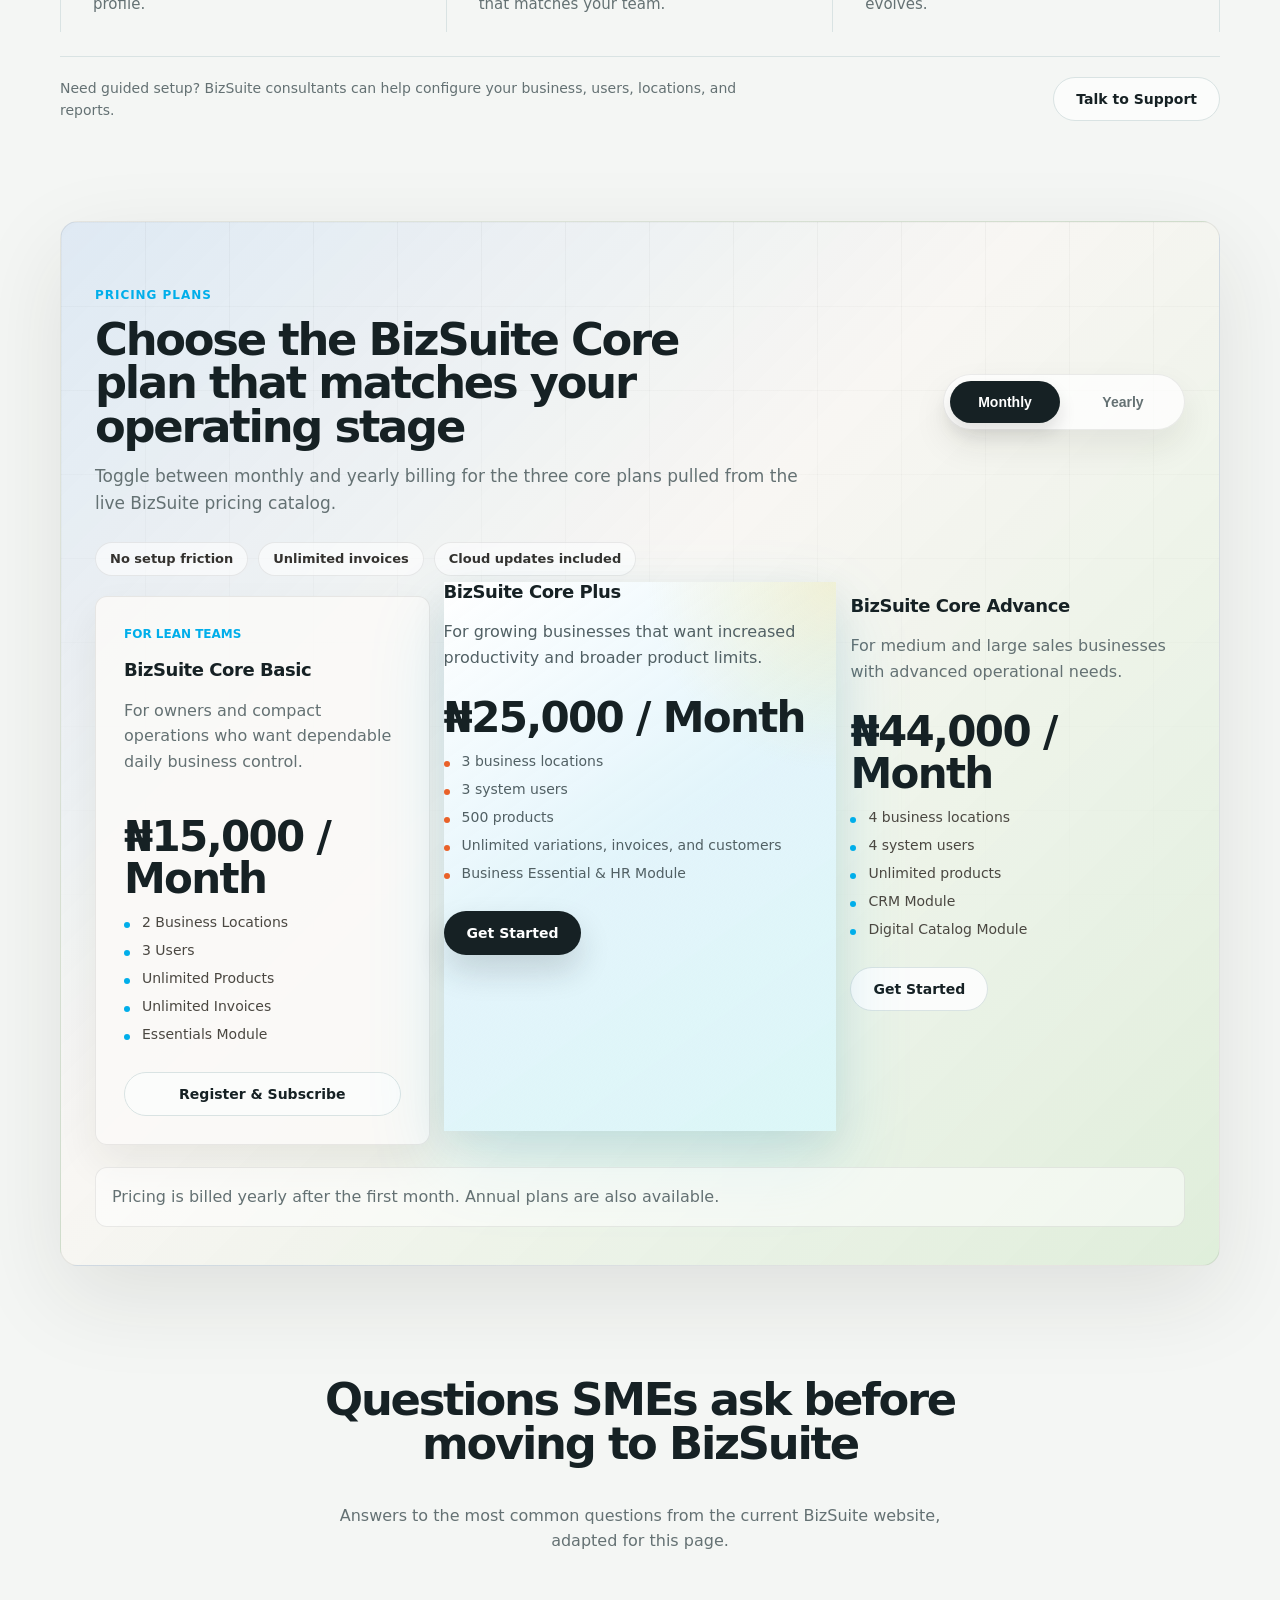
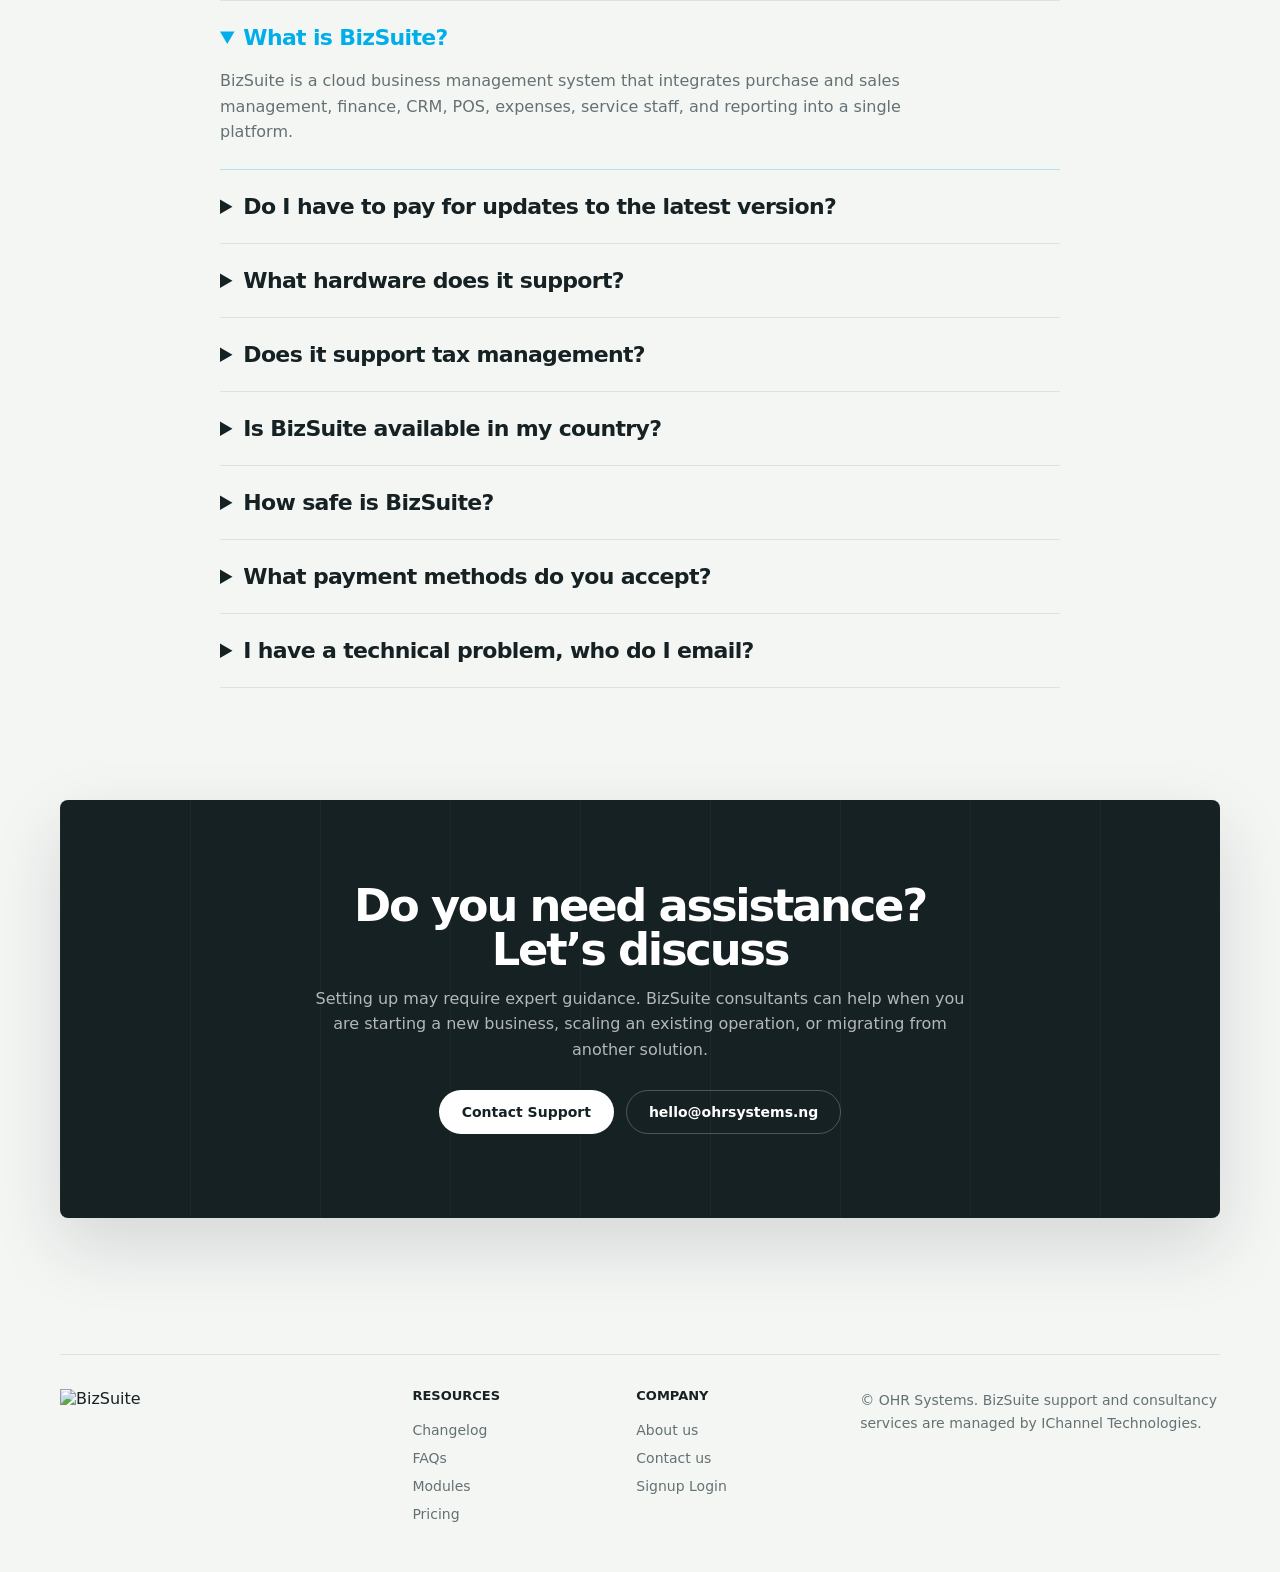
==== commit 06c3c91e: "Refactor code structure for improved readability and maintainability" ====
--- a/index.html
+++ b/index.html
@@ -3,43 +3,131 @@
   <head>
     <meta charset="UTF-8" />
     <meta name="viewport" content="width=device-width, initial-scale=1.0" />
-    <title>BizSuite BMS - Business Management System for SMEs</title>
+    <title>BizSuite - Cloud Business Management System for SMEs</title>
     <meta
       name="description"
       content="BizSuite is an all-in-one cloud business management system for SMEs: sales, inventory, accounting, CRM, POS, HR, manufacturing, repair, and catalog tools."
     />
+    <meta
+      name="keywords"
+      content="BizSuite, business management system Nigeria, SME software, POS software, inventory software, accounting software, CRM software, HR software, manufacturing software, repair management software"
+    />
+    <meta name="robots" content="index, follow, max-image-preview:large" />
+    <meta name="author" content="OHR Systems" />
+    <meta name="application-name" content="BizSuite" />
+    <meta name="theme-color" content="#162124" />
+    <meta name="msapplication-TileColor" content="#162124" />
+    <link rel="canonical" href="https://bizsuite.com.ng/" />
+    <link rel="icon" href="assets/favicon.svg" type="image/svg+xml" />
+    <link rel="icon" href="assets/favicon-32.png" sizes="32x32" type="image/png" />
+    <link rel="apple-touch-icon" href="assets/apple-touch-icon.png" />
+    <link rel="manifest" href="site.webmanifest" />
+    <meta property="og:type" content="website" />
+    <meta property="og:site_name" content="BizSuite" />
+    <meta property="og:title" content="BizSuite - Cloud Business Management System for SMEs" />
+    <meta
+      property="og:description"
+      content="Run sales, POS, inventory, accounting, CRM, HR, manufacturing, repair, and ecommerce operations from one cloud business workspace."
+    />
+    <meta property="og:url" content="https://bizsuite.com.ng/" />
+    <meta property="og:image" content="https://bizsuite.com.ng/assets/bizsuite-social-preview.png" />
+    <meta property="og:image:secure_url" content="https://bizsuite.com.ng/assets/bizsuite-social-preview.png" />
+    <meta property="og:image:type" content="image/png" />
+    <meta property="og:image:width" content="1200" />
+    <meta property="og:image:height" content="630" />
+    <meta property="og:image:alt" content="BizSuite cloud business management system for SMEs" />
+    <meta name="twitter:card" content="summary_large_image" />
+    <meta name="twitter:title" content="BizSuite - Cloud Business Management System for SMEs" />
+    <meta
+      name="twitter:description"
+      content="All-in-one SME software for POS, inventory, accounting, CRM, HR, repair, manufacturing, and ecommerce workflows."
+    />
+    <meta name="twitter:image" content="https://bizsuite.com.ng/assets/bizsuite-social-preview.png" />
+    <meta name="twitter:image:alt" content="BizSuite cloud business management system for SMEs" />
+    <script type="application/ld+json">
+      {
+        "@context": "https://schema.org",
+        "@graph": [
+          {
+            "@type": "Organization",
+            "@id": "https://bizsuite.com.ng/#organization",
+            "name": "BizSuite",
+            "url": "https://bizsuite.com.ng/",
+            "logo": "https://bizsuite.com.ng/assets/bizsuite-logo-dark.svg",
+            "image": "https://bizsuite.com.ng/assets/bizsuite-social-preview.png",
+            "sameAs": [
+              "https://app.bizsuite.com.ng/"
+            ]
+          },
+          {
+            "@type": "WebSite",
+            "@id": "https://bizsuite.com.ng/#website",
+            "url": "https://bizsuite.com.ng/",
+            "name": "BizSuite",
+            "publisher": {
+              "@id": "https://bizsuite.com.ng/#organization"
+            }
+          },
+          {
+            "@type": "SoftwareApplication",
+            "@id": "https://bizsuite.com.ng/#software",
+            "name": "BizSuite",
+            "applicationCategory": "BusinessApplication",
+            "operatingSystem": "Web",
+            "url": "https://bizsuite.com.ng/",
+            "image": "https://bizsuite.com.ng/assets/bizsuite-social-preview.png",
+            "description": "BizSuite is a cloud business management system for SMEs covering sales, POS, inventory, accounting, CRM, HR, manufacturing, repair, and ecommerce workflows.",
+            "offers": {
+              "@type": "AggregateOffer",
+              "priceCurrency": "NGN",
+              "lowPrice": "15000",
+              "highPrice": "528000",
+              "url": "https://app.bizsuite.com.ng/pricing"
+            },
+            "publisher": {
+              "@id": "https://bizsuite.com.ng/#organization"
+            }
+          }
+        ]
+      }
+    </script>
     <link rel="stylesheet" href="styles.css" />
   </head>
   <body>
     <header class="site-header" data-nav>
-      <a class="brand" href="#top" aria-label="BizSuite home">
-        <span class="brand-mark">B</span>
-        <span>BizSuite</span>
-      </a>
-      <button class="menu-toggle" type="button" aria-label="Open navigation" aria-expanded="false">
-        <span></span>
-        <span></span>
-      </button>
-      <nav class="nav-links" aria-label="Primary navigation">
-        <a href="#features">Features</a>
-        <a href="#modules">Modules</a>
-        <a href="#pricing">Pricing</a>
-        <a href="#faq">FAQs</a>
-        <a href="#contact">Contact</a>
-      </nav>
-      <a class="header-cta" href="https://app.bizsuite.com.ng/">Get Started</a>
+      <div class="site-header-inner section-shell">
+        <a class="brand" href="#top" aria-label="BizSuite home">
+          <img src="assets/bizsuite-logo-dark.svg" alt="BizSuite" />
+        </a>
+        <button class="menu-toggle" type="button" aria-label="Open navigation" aria-expanded="false">
+          <span></span>
+          <span></span>
+        </button>
+        <nav class="nav-links" aria-label="Primary navigation">
+          <a href="#features">Features</a>
+          <a href="#modules">Modules</a>
+          <a href="#pricing">Pricing</a>
+          <a href="#faq">FAQs</a>
+          <a href="changelog.html">Changelog</a>
+          <a href="#contact">Contact</a>
+        </nav>
+        <a class="header-cta" href="https://app.bizsuite.com.ng/login" target="_blank" rel="noopener noreferrer">Login or Sign Up</a>
+      </div>
     </header>
 
     <main id="top">
       <section class="hero section-shell">
         <div class="hero-copy">
+          <div class="hero-brandline">
+            <span>Cloud BMS for growing SMEs</span>
+          </div>
           <h1>Your all-in-one complete integrated Business Management System for SMEs</h1>
           <p>
             Accelerate your business with simple cloud software that brings sales, inventory, finance,
             CRM, POS, HR, and operations into one connected workspace.
           </p>
           <div class="hero-actions" aria-label="Hero actions">
-            <a class="button button-dark" href="https://app.bizsuite.com.ng/">Get Started</a>
+            <a class="button button-dark" href="https://app.bizsuite.com.ng/login" target="_blank" rel="noopener noreferrer">Get Started</a>
             <a class="button button-soft" href="#features">View Features</a>
           </div>
           <div class="hero-rating" aria-label="BizSuite suitability">
@@ -115,6 +203,14 @@
             </div>
           </div>
         </div>
+        <figure class="hero-product" aria-label="BizSuite dashboard preview">
+          <div class="hero-image-frame">
+            <img
+              src="assets/bizsuite-hero-img.png"
+              alt="BizSuite dashboard overview showing sales, invoices, purchases, reports, transactions, and activity feed"
+            />
+          </div>
+        </figure>
       </section>
 
       <section class="proof section-shell" aria-label="Business proof points">
@@ -180,40 +276,150 @@
       </section>
 
       <section class="modules section-shell" id="modules">
-        <div class="section-title">
-          <h2>Optimized business modules for SMEs</h2>
-          <p>Extend BizSuite with adaptive modules that fit how your business sells, serves, repairs, manufactures, and grows.</p>
+        <div class="modules-head">
+          <div>
+            <p class="eyebrow">Module ecosystem</p>
+            <h2>Optimized business modules for SMEs</h2>
+          </div>
+          <p>
+            Extend BizSuite with adaptive modules that fit how your business sells, serves,
+            repairs, manufactures, hosts, accounts, and grows.
+          </p>
         </div>
         <div class="module-grid">
-          <article>
-            <span>01</span>
+          <article class="module-card module-card-featured module-card-manufacturing">
+            <div class="module-card-top">
+              <span>01</span>
+              <svg class="module-icon" aria-hidden="true" viewBox="0 0 24 24">
+                <path d="M3 20V9l5 3V9l5 3V7h3l2 5h3v8H3Z" />
+                <path d="M7 20v-4h3v4" />
+                <path d="M14 16h3" />
+              </svg>
+            </div>
             <h3>Manufacturing Module</h3>
+            <strong>Production</strong>
             <p>Manage recipes, raw materials, production steps, final products, and quality-focused costing.</p>
-          </article>
-          <article>
-            <span>02</span>
+            <div class="module-flow" aria-hidden="true">
+              <span>Materials</span>
+              <span>Production</span>
+              <span>Stock</span>
+            </div>
+          </article>
+          <article class="module-card">
+            <div class="module-card-top">
+              <span>02</span>
+              <svg class="module-icon" aria-hidden="true" viewBox="0 0 24 24">
+                <path d="M6 3h12v18l-2-1.2-2 1.2-2-1.2-2 1.2-2-1.2L6 21V3Z" />
+                <path d="M9 8h6" />
+                <path d="M9 12h6" />
+                <path d="M9 16h3" />
+              </svg>
+            </div>
             <h3>Advanced POS</h3>
+            <strong>Sales</strong>
             <p>Use barcode scanning, multiple payment options, credit sales, discounts, and quick quotations.</p>
           </article>
-          <article>
-            <span>03</span>
+          <article class="module-card">
+            <div class="module-card-top">
+              <span>03</span>
+              <svg class="module-icon" aria-hidden="true" viewBox="0 0 24 24">
+                <path d="m14.5 5.5 4 4" />
+                <path d="M16 4l4 4-9.5 9.5-4.2 1.2 1.2-4.2L16 4Z" />
+                <path d="m5 19 3 3" />
+              </svg>
+            </div>
             <h3>Repair Management</h3>
+            <strong>Service</strong>
             <p>Track jobs for cellphones, computers, printers, electronics, instruments, and similar devices.</p>
           </article>
-          <article>
-            <span>04</span>
+          <article class="module-card">
+            <div class="module-card-top">
+              <span>04</span>
+              <svg class="module-icon" aria-hidden="true" viewBox="0 0 24 24">
+                <path d="M4 4h6v6H4V4Z" />
+                <path d="M14 4h6v6h-6V4Z" />
+                <path d="M4 14h6v6H4v-6Z" />
+                <path d="M14 14h2v2h-2v-2Z" />
+                <path d="M18 14h2v6h-4v-2h2v-4Z" />
+              </svg>
+            </div>
             <h3>Digital Product Catalog</h3>
+            <strong>Catalog</strong>
             <p>Generate stylish QR menus and contactless product catalogs for posters, stickers, and counters.</p>
           </article>
-          <article>
-            <span>05</span>
+          <article class="module-card">
+            <div class="module-card-top">
+              <span>05</span>
+              <svg class="module-icon" aria-hidden="true" viewBox="0 0 24 24">
+                <path d="M8 11a4 4 0 1 0 0-8 4 4 0 0 0 0 8Z" />
+                <path d="M2.5 21a5.5 5.5 0 0 1 11 0" />
+                <path d="M16 6h5" />
+                <path d="M16 10h4" />
+                <path d="M16 14h5" />
+              </svg>
+            </div>
             <h3>CRM & Notifications</h3>
+            <strong>Customer care</strong>
             <p>Understand customers, create professional estimates and invoices, then notify by SMS or email.</p>
           </article>
-          <article>
-            <span>06</span>
+          <article class="module-card">
+            <div class="module-card-top">
+              <span>06</span>
+              <svg class="module-icon" aria-hidden="true" viewBox="0 0 24 24">
+                <path d="M9 10a3 3 0 1 0 0-6 3 3 0 0 0 0 6Z" />
+                <path d="M3 21a6 6 0 0 1 12 0" />
+                <path d="M17 11a2.5 2.5 0 1 0 0-5" />
+                <path d="M18 21h3a5 5 0 0 0-4-4.9" />
+              </svg>
+            </div>
             <h3>HR & Business Essentials</h3>
+            <strong>Team</strong>
             <p>Manage employees, attendance, leave, payroll, internal communication, and shared documents.</p>
+          </article>
+          <article class="module-card">
+            <div class="module-card-top">
+              <span>07</span>
+              <svg class="module-icon" aria-hidden="true" viewBox="0 0 24 24">
+                <path d="M4 4h16v16H4V4Z" />
+                <path d="M8 8h8" />
+                <path d="M8 12h2" />
+                <path d="M14 12h2" />
+                <path d="M8 16h2" />
+                <path d="M14 16h2" />
+              </svg>
+            </div>
+            <h3>Full Accounting Module</h3>
+            <strong>Finance</strong>
+            <p>Handle ledgers, expenses, account balances, financial statements, taxes, and business reporting.</p>
+          </article>
+          <article class="module-card">
+            <div class="module-card-top">
+              <span>08</span>
+              <svg class="module-icon" aria-hidden="true" viewBox="0 0 24 24">
+                <path d="M5 5h2l1.4 9.2A2 2 0 0 0 10.4 16H18a2 2 0 0 0 1.9-1.4L21 9H8" />
+                <path d="M10 21a1.5 1.5 0 1 0 0-3 1.5 1.5 0 0 0 0 3Z" />
+                <path d="M18 21a1.5 1.5 0 1 0 0-3 1.5 1.5 0 0 0 0 3Z" />
+              </svg>
+            </div>
+            <h3>WooCommerce Module</h3>
+            <strong>E-commerce</strong>
+            <p>Connect online store activity with stock, sales, customer records, invoices, and daily operations.</p>
+          </article>
+          <article class="module-card">
+            <div class="module-card-top">
+              <span>09</span>
+              <svg class="module-icon" aria-hidden="true" viewBox="0 0 24 24">
+                <path d="M5 21V4h14v17" />
+                <path d="M9 21v-5h6v5" />
+                <path d="M9 8h1" />
+                <path d="M14 8h1" />
+                <path d="M9 12h1" />
+                <path d="M14 12h1" />
+              </svg>
+            </div>
+            <h3>Hotel Management Module</h3>
+            <strong>Hospitality</strong>
+            <p>Manage reservations, rooms, guests, billing, housekeeping workflows, and hospitality operations.</p>
           </article>
         </div>
       </section>
@@ -258,47 +464,103 @@
       </section>
 
       <section class="workflow section-shell">
-        <div class="section-title">
-          <h2>From signup to daily operations in two clear steps</h2>
-          <p>Set up quickly, choose the plan that fits, and keep improving with continuous BizSuite releases.</p>
+        <div class="workflow-head">
+          <div>
+            <p class="eyebrow">Start in minutes</p>
+            <h2>From signup to daily operations without guesswork</h2>
+          </div>
+          <p>
+            Create your business profile, choose the plan that fits, and keep improving with every
+            BizSuite release after launch.
+          </p>
         </div>
         <div class="timeline">
-          <article>
+          <article class="timeline-card">
+            <div class="timeline-icon" aria-hidden="true">
+              <svg viewBox="0 0 24 24">
+                <path d="M12 12a4 4 0 1 0 0-8 4 4 0 0 0 0 8Z" />
+                <path d="M4 21a8 8 0 0 1 16 0" />
+              </svg>
+            </div>
             <span>Step 1</span>
             <h3>Sign up</h3>
-            <p>Create your account, complete business details, business settings, and owner profile.</p>
-          </article>
-          <article>
+            <p>Create your account, add business details, confirm settings, and complete the owner profile.</p>
+          </article>
+          <article class="timeline-card">
+            <div class="timeline-icon" aria-hidden="true">
+              <svg viewBox="0 0 24 24">
+                <path d="M4 6h16" />
+                <path d="M4 12h16" />
+                <path d="M4 18h10" />
+                <path d="m17 16 2 2 4-5" />
+              </svg>
+            </div>
             <span>Step 2</span>
             <h3>Select a plan</h3>
-            <p>Login after signup, visit settings, select a package plan, and begin your subscription.</p>
-          </article>
-          <article>
+            <p>Log in, open settings, select your package, and activate the subscription that matches your team.</p>
+          </article>
+          <article class="timeline-card timeline-card-support">
+            <div class="timeline-icon" aria-hidden="true">
+              <svg viewBox="0 0 24 24">
+                <path d="M12 3v4" />
+                <path d="M12 17v4" />
+                <path d="M5.6 5.6 8.4 8.4" />
+                <path d="m15.6 15.6 2.8 2.8" />
+                <path d="M3 12h4" />
+                <path d="M17 12h4" />
+                <path d="m5.6 18.4 2.8-2.8" />
+                <path d="m15.6 8.4 2.8-2.8" />
+              </svg>
+            </div>
             <span>Always</span>
-            <h3>Receive updates</h3>
-            <p>As a SaaS solution, updates, fixes, and improvements roll out to all subscribers together.</p>
-          </article>
+            <h3>Stay updated</h3>
+            <p>Updates, fixes, and improvements roll out to subscribers together as BizSuite evolves.</p>
+          </article>
+        </div>
+        <div class="workflow-foot">
+          <p>Need guided setup? BizSuite consultants can help configure your business, users, locations, and reports.</p>
+          <a class="button button-outline" href="https://wa.me/2347031010500">Talk to Support</a>
         </div>
       </section>
 
       <section class="pricing section-shell" id="pricing">
-        <div class="section-title">
-          <h2>Simple pricing, instant sign up</h2>
-          <p>Affordable and transparent pricing that suits small and scaling enterprises.</p>
+        <div class="pricing-head">
+          <div class="pricing-copy">
+            <p class="eyebrow">Pricing plans</p>
+            <h2>Choose the BizSuite Core plan that matches your operating stage</h2>
+            <p>
+              Toggle between monthly and yearly billing for the three core plans pulled from the live
+              BizSuite pricing catalog.
+            </p>
+          </div>
+          <div class="pricing-controls" aria-label="Billing period switch">
+            <button class="pricing-toggle is-active" type="button" data-pricing-toggle="monthly" aria-pressed="true">
+              Monthly
+            </button>
+            <button class="pricing-toggle" type="button" data-pricing-toggle="yearly" aria-pressed="false">
+              Yearly
+            </button>
+          </div>
+        </div>
+        <div class="pricing-proof" aria-label="Pricing highlights">
+          <span>No setup friction</span>
+          <span>Unlimited invoices</span>
+          <span>Cloud updates included</span>
         </div>
         <div class="pricing-grid">
-          <article>
+          <article class="pricing-card" data-plan data-monthly-price="&#8358;15,000.00" data-yearly-price="&#8358;180,000.00" data-monthly-cycle="/ month" data-yearly-cycle="/ year" data-monthly-caption="Unlimited customers, unlimited invoices, essential workflows." data-yearly-caption="Annual billing for the same core setup and operational essentials." data-monthly-cta="https://app.bizsuite.com.ng/business/register?package=4" data-yearly-cta="https://app.bizsuite.com.ng/business/register?package=7">
+            <p class="plan-kicker">For lean teams</p>
             <h3>BizSuite Core Basic</h3>
-            <p>For individuals and small businesses trying BizSuite for an unlimited period.</p>
+            <p>For owners and compact operations who want dependable daily business control.</p>
             <strong>₦15,000 <span>/ Month</span></strong>
-            <ul>
-              <li>3 business locations</li>
-              <li>3 system users</li>
-              <li>100 products</li>
-              <li>Unlimited invoices and customers</li>
-              <li>Business Essential & HR Module</li>
+            <ul data-feature-list data-monthly-features="2 Business Locations|3 Users|Unlimited Products|Unlimited Invoices|Essentials Module" data-yearly-features="2 Business Locations|3 Users|Unlimited Products|Unlimited Invoices|Essentials Module">
+              <li>2 Business Locations</li>
+              <li>3 Users</li>
+              <li>Unlimited Products</li>
+              <li>Unlimited Invoices</li>
+              <li>Essentials Module</li>
             </ul>
-            <a class="button button-outline" href="https://app.bizsuite.com.ng/">Get Started</a>
+            <a class="button button-outline" data-cta href="https://app.bizsuite.com.ng/business/register?package=4">Register &amp; Subscribe</a>
           </article>
           <article class="featured-plan">
             <h3>BizSuite Core Plus</h3>
@@ -333,6 +595,7 @@
       <section class="faq section-shell" id="faq">
         <div class="section-title">
           <h2>Questions SMEs ask before moving to BizSuite</h2>
+          <p>Answers to the most common questions from the current BizSuite website, adapted for this page.</p>
         </div>
         <div class="faq-list">
           <details open>
@@ -343,6 +606,13 @@
             </p>
           </details>
           <details>
+            <summary>Do I have to pay for updates to the latest version?</summary>
+            <p>
+              No. Updates are available to everyone. Because BizSuite is a SaaS solution, subscribers
+              receive the same updates at the same time.
+            </p>
+          </details>
+          <details>
             <summary>What hardware does it support?</summary>
             <p>
               BizSuite supports internet-enabled devices with modern browsers, barcode scanners, thermal
@@ -350,6 +620,17 @@
             </p>
           </details>
           <details>
+            <summary>Does it support tax management?</summary>
+            <p>
+              Yes. Taxes are customizable, including VAT, GST, and grouped tax structures. You can apply
+              them while creating purchases and sales, then review the related tax reports for a period.
+            </p>
+          </details>
+          <details>
+            <summary>Is BizSuite available in my country?</summary>
+            <p>Yes. BizSuite is accessible in most countries.</p>
+          </details>
+          <details>
             <summary>How safe is BizSuite?</summary>
             <p>
               BizSuite uses HTTPS, HSTS, secure password handling, and routine account backups stored on a
@@ -357,8 +638,15 @@
             </p>
           </details>
           <details>
-            <summary>What payment methods are accepted?</summary>
+            <summary>What payment methods do you accept?</summary>
             <p>Online payment via Flutterwave and offline bank transfer are accepted.</p>
+          </details>
+          <details>
+            <summary>I have a technical problem, who do I email?</summary>
+            <p>
+              Contact <a href="mailto:hello@ohrsystems.ng">hello@ohrsystems.ng</a> or chat directly with
+              a representative on <a href="https://wa.me/2347031010500">WhatsApp</a>.
+            </p>
           </details>
         </div>
       </section>
@@ -379,11 +667,11 @@
     <footer class="site-footer">
       <div class="footer-grid section-shell">
         <a class="brand" href="#top" aria-label="BizSuite home">
-          <span class="brand-mark">B</span>
-          <span>BizSuite</span>
+          <img src="assets/bizsuite-logo-dark.svg" alt="BizSuite" />
         </a>
         <div>
           <h3>Resources</h3>
+          <a href="changelog.html">Changelog</a>
           <a href="#faq">FAQs</a>
           <a href="#modules">Modules</a>
           <a href="#pricing">Pricing</a>
@@ -398,6 +686,6 @@
       </div>
     </footer>
 
-    <script src="script.js"></script>
+    <script src="script.js?v=2"></script>
   </body>
 </html>
--- a/styles.css
+++ b/styles.css
@@ -1,19 +1,23 @@
 :root {
-  --bg: #f3f1ec;
-  --paper: #fbfaf7;
-  --ink: #171715;
-  --muted: #68645d;
-  --line: #ddd8ce;
-  --soft: #ece7de;
-  --dark: #171713;
-  --dark-2: #24211d;
-  --blue: #dce9f6;
-  --green: #dcefd9;
-  --sand: #ebe3d4;
-  --accent: #1b8f5a;
-  --orange: #e76521;
+  --bg: #f4f6f4;
+  --paper: #fbfcfb;
+  --ink: #162124;
+  --muted: #647173;
+  --line: #d9e3e3;
+  --soft: #eaf4f5;
+  --dark: #162124;
+  --dark-2: #203034;
+  --blue: #dff3fb;
+  --green: #dff6f3;
+  --sand: #f5edd4;
+  --accent: #00aeea;
+  --accent-2: #5ce1e6;
+  --yellow: #fdd54f;
+  --orange: #e96129;
   --radius: 8px;
-  --shadow: 0 24px 60px rgba(41, 36, 28, 0.14);
+  --shadow: 0 24px 60px rgba(22, 33, 36, 0.14);
+  --ease-out: cubic-bezier(0.22, 1, 0.36, 1);
+  --ease-smooth: cubic-bezier(0.16, 1, 0.3, 1);
   font-family: Inter, ui-sans-serif, system-ui, -apple-system, BlinkMacSystemFont, "Segoe UI", sans-serif;
 }
 
@@ -30,6 +34,7 @@
   background: var(--bg);
   color: var(--ink);
   letter-spacing: 0;
+  text-rendering: optimizeLegibility;
 }
 
 a {
@@ -51,22 +56,36 @@
   position: sticky;
   top: 0;
   z-index: 20;
+  width: 100%;
+  background: rgba(244, 246, 244, 0.9);
+  backdrop-filter: blur(18px);
+  box-shadow: 0 1px 0 rgba(22, 33, 36, 0.05);
+  transition: background 260ms var(--ease-out), box-shadow 260ms var(--ease-out), transform 260ms var(--ease-out);
+}
+
+.site-header.is-scrolled {
+  background: rgba(251, 252, 251, 0.94);
+  box-shadow: 0 14px 36px rgba(22, 33, 36, 0.08);
+}
+
+.site-header-inner {
   display: grid;
   grid-template-columns: 1fr auto 1fr;
   align-items: center;
-  width: min(1160px, calc(100% - 44px));
   min-height: 68px;
   margin: 0 auto;
-  background: rgba(243, 241, 236, 0.86);
-  backdrop-filter: blur(18px);
 }
 
 .brand {
   display: inline-flex;
   align-items: center;
-  gap: 8px;
-  font-weight: 750;
-  letter-spacing: -0.01em;
+  min-width: 126px;
+}
+
+.brand img {
+  display: block;
+  width: 126px;
+  height: auto;
 }
 
 .brand-mark {
@@ -89,11 +108,31 @@
 }
 
 .nav-links a {
+  position: relative;
   transition: color 180ms ease;
+}
+
+.nav-links a::after {
+  content: "";
+  position: absolute;
+  left: 0;
+  right: 0;
+  bottom: -8px;
+  height: 2px;
+  border-radius: 999px;
+  background: var(--accent);
+  transform: scaleX(0);
+  transform-origin: center;
+  transition: transform 220ms var(--ease-out);
 }
 
 .nav-links a:hover {
   color: var(--accent);
+}
+
+.nav-links a:hover::after,
+.nav-links a[aria-current="page"]::after {
+  transform: scaleX(1);
 }
 
 .header-cta {
@@ -104,6 +143,32 @@
   color: #fff;
   font-size: 13px;
   font-weight: 700;
+  box-shadow: 0 10px 22px rgba(22, 33, 36, 0.1);
+  transition: transform 180ms var(--ease-out), box-shadow 180ms var(--ease-out), background 180ms ease;
+}
+
+.header-cta:hover {
+  background: #203034;
+  box-shadow: 0 16px 30px rgba(22, 33, 36, 0.16);
+  transform: translateY(-2px);
+}
+
+.hero-brandline {
+  display: inline-flex;
+  align-items: center;
+  gap: 10px;
+  margin-bottom: 22px;
+  border: 1px solid rgba(0, 174, 234, 0.16);
+  border-radius: 999px;
+  background: rgba(255, 255, 255, 0.62);
+  padding: 8px 14px;
+  box-shadow: 0 14px 28px rgba(22, 33, 36, 0.06);
+}
+
+.hero-brandline span {
+  color: #3b494c;
+  font-size: 13px;
+  font-weight: 720;
 }
 
 .menu-toggle {
@@ -193,17 +258,27 @@
   border: 1px solid transparent;
   font-size: 14px;
   font-weight: 750;
-  transition: transform 180ms ease, box-shadow 180ms ease, background 180ms ease;
+  transition: transform 180ms var(--ease-out), box-shadow 180ms var(--ease-out), background 180ms ease, border-color 180ms ease, color 180ms ease;
 }
 
 .button:hover {
   transform: translateY(-2px);
+}
+
+.button:active,
+.header-cta:active {
+  transform: translateY(0) scale(0.98);
 }
 
 .button-dark {
   background: var(--ink);
   color: #fff;
   box-shadow: 0 12px 25px rgba(23, 23, 21, 0.12);
+}
+
+.button-dark:hover {
+  background: #203034;
+  box-shadow: 0 18px 34px rgba(22, 33, 36, 0.16);
 }
 
 .button-soft,
@@ -211,6 +286,12 @@
   background: var(--paper);
   border-color: var(--line);
   color: var(--ink);
+}
+
+.button-soft:hover,
+.button-outline:hover {
+  border-color: rgba(0, 174, 234, 0.26);
+  box-shadow: 0 16px 34px rgba(22, 33, 36, 0.08);
 }
 
 .button-light {
@@ -239,6 +320,81 @@
   letter-spacing: 1px;
 }
 
+.hero .product-window {
+  display: none;
+}
+
+.hero-product {
+  position: relative;
+  width: min(1280px, calc(100vw - 44px));
+  margin: 0 50%;
+  transform: translateX(-50%);
+}
+
+.hero-product::before {
+  content: "";
+  position: absolute;
+  inset: 11% 4% -6%;
+  z-index: -1;
+  border-radius: 28px;
+  background: radial-gradient(circle at 50% 30%, rgba(0, 31, 63, 0.16), transparent 58%);
+  filter: blur(20px);
+}
+
+.hero-image-frame {
+  position: relative;
+  overflow: hidden;
+  border: 1px solid rgba(8, 27, 55, 0.12);
+  border-radius: 14px;
+  background: #061a33;
+  box-shadow: 0 36px 90px rgba(14, 20, 34, 0.18);
+  transition: transform 420ms var(--ease-smooth), box-shadow 420ms var(--ease-smooth);
+}
+
+.hero-image-frame:hover {
+  box-shadow: 0 42px 105px rgba(14, 20, 34, 0.22);
+  transform: translateY(-4px);
+}
+
+.hero-image-frame img {
+  display: block;
+  width: 100%;
+  height: auto;
+  object-fit: contain;
+}
+
+.hero-product {
+  width: min(960px, calc(100vw - 44px));
+  margin: 0 auto;
+  transform: none;
+}
+
+@media (max-width: 820px) {
+  .hero-product {
+    width: 100%;
+    margin: 0 auto;
+    transform: none;
+  }
+
+  .hero {
+    padding: 56px 0 70px;
+  }
+}
+
+@media (max-width: 640px) {
+  .hero {
+    padding: 48px 0 56px;
+  }
+
+  .hero-copy {
+    padding: 0 12px;
+  }
+
+  .hero-product {
+    width: 100%;
+  }
+}
+
 .product-window {
   overflow: hidden;
   border-radius: var(--radius);
@@ -247,6 +403,12 @@
     linear-gradient(90deg, rgba(120, 138, 130, 0.55), rgba(230, 222, 207, 0.3)),
     var(--dark);
   box-shadow: var(--shadow);
+  transition: transform 360ms var(--ease-smooth), box-shadow 360ms var(--ease-smooth);
+}
+
+.product-window:hover {
+  box-shadow: 0 30px 76px rgba(22, 33, 36, 0.18);
+  transform: translateY(-4px);
 }
 
 .hero-window {
@@ -385,7 +547,7 @@
   flex: 1;
   min-width: 24px;
   border-radius: 4px 4px 0 0;
-  background: linear-gradient(180deg, #f0c56b, #2eb67d);
+  background: linear-gradient(180deg, var(--yellow), var(--accent));
 }
 
 .bar.one { height: 48%; }
@@ -457,6 +619,12 @@
   min-height: 260px;
   border-radius: var(--radius);
   padding: 28px;
+  transition: transform 220ms var(--ease-out), box-shadow 220ms var(--ease-out);
+}
+
+.proof-card:hover {
+  box-shadow: 0 24px 52px rgba(22, 33, 36, 0.08);
+  transform: translateY(-4px);
 }
 
 .proof-card.blue { background: var(--blue); }
@@ -510,54 +678,162 @@
 
 .phone-card {
   width: min(360px, 100%);
-  min-height: 440px;
+  min-height: 492px;
   border-radius: 8px;
-  background: #141310;
+  background:
+    linear-gradient(180deg, #171b1c, #101213),
+    #141310;
   color: #fff;
-  padding: 26px;
+  padding: 22px;
   box-shadow: 0 28px 55px rgba(0, 0, 0, 0.25);
 }
 
 .phone-head {
   display: flex;
   justify-content: space-between;
-  margin-bottom: 28px;
+  gap: 18px;
+  align-items: start;
+  margin-bottom: 16px;
+}
+
+.phone-head span {
+  display: block;
+  margin-bottom: 5px;
+  font-weight: 820;
+}
+
+.phone-head small {
+  color: rgba(255, 255, 255, 0.52);
+}
+
+.phone-head strong {
+  white-space: nowrap;
+  font-size: 22px;
+  letter-spacing: -0.035em;
+}
+
+.pos-meta {
+  display: flex;
+  justify-content: space-between;
+  margin-bottom: 14px;
+  border: 1px solid rgba(255, 255, 255, 0.07);
+  border-radius: 6px;
+  background: rgba(255, 255, 255, 0.04);
+  padding: 10px 12px;
+  color: rgba(255, 255, 255, 0.62);
+  font-size: 12px;
 }
 
 .search-line {
-  height: 46px;
-  margin-bottom: 22px;
+  display: flex;
+  min-height: 42px;
+  align-items: center;
+  margin-bottom: 16px;
   border-radius: 6px;
   background: rgba(255, 255, 255, 0.08);
+  padding: 0 13px;
+  color: rgba(255, 255, 255, 0.42);
+  font-size: 12px;
 }
 
 .product-list {
   display: grid;
-  gap: 12px;
+  gap: 0;
+  overflow: hidden;
+  border: 1px solid rgba(255, 255, 255, 0.07);
+  border-radius: 7px;
+  background: rgba(255, 255, 255, 0.035);
 }
 
 .product-list span {
   display: flex;
   justify-content: space-between;
+  gap: 18px;
   border-bottom: 1px solid rgba(255, 255, 255, 0.08);
-  padding-bottom: 12px;
+  padding: 12px;
   color: rgba(255, 255, 255, 0.74);
+}
+
+.product-list span:last-child {
+  border-bottom: 0;
+}
+
+.product-list i {
+  font-style: normal;
 }
 
 .product-list em {
   color: #fff;
   font-style: normal;
+  font-weight: 760;
+}
+
+.pos-summary {
+  display: grid;
+  gap: 8px;
+  margin-top: 14px;
+  border-top: 1px dashed rgba(255, 255, 255, 0.14);
+  padding-top: 14px;
+}
+
+.pos-summary span,
+.pos-summary strong {
+  display: flex;
+  justify-content: space-between;
+  color: rgba(255, 255, 255, 0.62);
+  font-size: 13px;
+}
+
+.pos-summary strong {
+  color: #fff;
+  font-size: 18px;
+}
+
+.pos-summary em {
+  color: inherit;
+  font-style: normal;
+}
+
+.payment-row {
+  display: grid;
+  grid-template-columns: repeat(3, 1fr);
+  gap: 7px;
+  margin-top: 16px;
+}
+
+.payment-row span {
+  display: grid;
+  min-height: 34px;
+  place-items: center;
+  border: 1px solid rgba(255, 255, 255, 0.09);
+  border-radius: 999px;
+  color: rgba(255, 255, 255, 0.58);
+  font-size: 12px;
+  font-weight: 740;
+}
+
+.payment-row .active {
+  border-color: rgba(92, 225, 230, 0.35);
+  background: rgba(92, 225, 230, 0.16);
+  color: #dffbfc;
 }
 
 .phone-card button {
   width: 100%;
   height: 46px;
-  margin-top: 44px;
+  margin-top: 16px;
   border: 0;
   border-radius: 999px;
   background: #fff;
   color: var(--ink);
   font-weight: 800;
+  transition: transform 180ms var(--ease-out), box-shadow 180ms var(--ease-out), background 180ms ease;
+}
+
+.phone-card button:hover {
+  background: #f7fbfb;
+  box-shadow: 0 14px 26px rgba(0, 0, 0, 0.16);
+  transform: translateY(-2px);
 }
 
 .split-copy h2 {
@@ -593,6 +869,24 @@
   padding: 90px 0 116px;
 }
 
+.modules-head {
+  display: grid;
+  grid-template-columns: minmax(0, 0.92fr) minmax(280px, 0.62fr);
+  gap: 44px;
+  align-items: end;
+  margin-bottom: 34px;
+}
+
+.modules-head h2 {
+  max-width: 560px;
+  margin-bottom: 0;
+}
+
+.modules-head p:last-child {
+  margin-bottom: 0;
+  font-size: 17px;
+}
+
 .section-title {
   max-width: 640px;
   margin: 0 auto 46px;
@@ -605,32 +899,251 @@
 
 .module-grid {
   display: grid;
-  grid-template-columns: repeat(3, 1fr);
-  border-top: 1px solid var(--line);
-  border-left: 1px solid var(--line);
-}
-
-.module-grid article {
-  min-height: 230px;
-  padding: 34px;
-  border-right: 1px solid var(--line);
-  border-bottom: 1px solid var(--line);
-  background: rgba(251, 250, 247, 0.25);
+  grid-template-columns: repeat(4, minmax(0, 1fr));
+  grid-auto-flow: dense;
+  gap: 12px;
+}
+
+.module-card {
+  position: relative;
+  display: grid;
+  grid-template-rows: auto auto auto 1fr;
+  align-content: stretch;
+  min-height: 220px;
+  overflow: hidden;
+  border: 1px solid rgba(23, 23, 21, 0.08);
+  border-radius: 12px;
+  background:
+    linear-gradient(145deg, rgba(255, 255, 255, 0.88), rgba(251, 250, 247, 0.5)),
+    var(--paper);
+  padding: 22px;
+  box-shadow: 0 16px 34px rgba(22, 33, 36, 0.06);
+  transition: border-color 180ms ease, box-shadow 180ms ease, transform 180ms ease;
+}
+
+.module-card::after {
+  content: "";
+  position: absolute;
+  inset: auto 18px 0;
+  height: 3px;
+  border-radius: 999px 999px 0 0;
+  background: linear-gradient(90deg, var(--accent), var(--yellow), var(--orange));
+  opacity: 0;
+  transition: opacity 180ms ease;
+}
+
+.module-card:hover {
+  border-color: rgba(0, 174, 234, 0.28);
+  box-shadow: 0 24px 50px rgba(22, 33, 36, 0.11);
+  transform: translateY(-3px);
+}
+
+.module-card:hover::after {
+  opacity: 1;
+}
+
+.module-card-featured {
+  grid-column: span 2;
+  grid-row: span 2;
+  min-height: 452px;
+  background:
+    linear-gradient(145deg, rgba(0, 174, 234, 0.22), rgba(92, 225, 230, 0.12) 48%, rgba(253, 213, 79, 0.14)),
+    var(--paper);
+  padding: 30px;
+}
+
+.module-card-manufacturing {
+  background:
+    radial-gradient(circle at 18% 84%, rgba(0, 174, 234, 0.28) 0%, rgba(0, 174, 234, 0.16) 14%, rgba(0, 174, 234, 0) 33%),
+    linear-gradient(180deg, rgba(8, 16, 20, 0.04) 0%, rgba(8, 16, 20, 0.12) 38%, rgba(8, 16, 20, 0.36) 62%, rgba(8, 16, 20, 0.74) 100%),
+    url("assets/manufacturing.jpg") 42% center/cover no-repeat;
+  border-color: rgba(12, 21, 26, 0.26);
+  color: #fff;
+}
+
+.module-card-manufacturing::after {
+  inset: 0;
+  height: auto;
+  border-radius: inherit;
+  background:
+    linear-gradient(180deg, rgba(10, 18, 24, 0) 0%, rgba(10, 18, 24, 0) 48%, rgba(10, 18, 24, 0.12) 66%, rgba(10, 18, 24, 0.34) 100%);
+  opacity: 1;
+  pointer-events: none;
+}
+
+.module-card-featured::before {
+  content: "";
+  position: absolute;
+  inset: 18px 18px auto auto;
+  width: 90px;
+  height: 90px;
+  border-radius: 28px;
+  background:
+    linear-gradient(135deg, var(--accent), var(--accent-2) 52%, var(--yellow));
+  opacity: 0.16;
+  transform: rotate(12deg);
+}
+
+.module-card-top {
+  display: flex;
+  align-items: center;
+  justify-content: space-between;
+  gap: 16px;
+  margin-bottom: 24px;
+}
+
+.module-icon {
+  display: grid;
+  width: 38px;
+  height: 38px;
+  border-radius: 8px;
+  background:
+    linear-gradient(145deg, rgba(255, 255, 255, 0.14), rgba(255, 255, 255, 0)),
+    var(--ink);
+  color: #fff;
+  fill: none;
+  stroke: currentColor;
+  stroke-width: 1.7;
+  stroke-linecap: round;
+  stroke-linejoin: round;
+  padding: 8px;
+  opacity: 0.42;
+  transition: background 180ms ease, color 180ms ease, transform 180ms ease, opacity 180ms ease;
+}
+
+.module-card-featured .module-icon {
+  opacity: 0.68;
+}
+
+.module-card-manufacturing > * {
+  position: relative;
+  z-index: 1;
+}
+
+.module-card-manufacturing .module-card-top span,
+.module-card-manufacturing h3,
+.module-card-manufacturing p {
+  color: #fff;
+}
+
+.module-card-manufacturing .module-card-top {
+  margin-bottom: 156px;
+}
+
+.module-card-manufacturing h3 {
+  margin-bottom: 14px;
+}
+
+.module-card-manufacturing strong {
+  margin-bottom: 22px;
+}
+
+.module-card-manufacturing p {
+  max-width: 360px;
+  line-height: 1.45;
+}
+
+.module-card-manufacturing h3,
+.module-card-manufacturing p,
+.module-card-manufacturing strong,
+.module-card-manufacturing .module-card-top span {
+  text-shadow: 0 8px 18px rgba(0, 0, 0, 0.22);
+}
+
+.module-card-manufacturing strong {
+  background: rgba(255, 255, 255, 0.14);
+  border: 1px solid rgba(255, 255, 255, 0.3);
+  color: #fff !important;
+  box-shadow: 0 10px 24px rgba(6, 19, 26, 0.16);
+  backdrop-filter: blur(8px);
+}
+
+.module-card-manufacturing .module-icon {
+  background:
+    linear-gradient(145deg, rgba(255, 255, 255, 0.18), rgba(255, 255, 255, 0.03)),
+    rgba(32, 40, 44, 0.38);
+  color: #fff;
+  opacity: 0.88;
+}
+
+.module-card-manufacturing .module-flow span {
+  border-color: rgba(255, 255, 255, 0.16);
+  background: rgba(12, 20, 25, 0.42);
+  color: #fff;
+  backdrop-filter: blur(6px);
+  box-shadow: inset 0 1px 0 rgba(255, 255, 255, 0.05);
+}
+
+.module-card:hover .module-icon {
+  background:
+    linear-gradient(145deg, rgba(255, 255, 255, 0.2), rgba(255, 255, 255, 0)),
+    var(--accent);
+  opacity: 1;
+  transform: rotate(-2deg) scale(1.04);
 }
 
 .module-grid span,
 .timeline span {
   display: inline-flex;
-  margin-bottom: 28px;
   color: var(--accent);
   font-size: 12px;
   font-weight: 850;
   text-transform: uppercase;
 }
 
+.module-card h3 {
+  max-width: 260px;
+  margin-bottom: 10px;
+  font-size: 19px;
+}
+
+.module-card-featured h3 {
+  max-width: 420px;
+  font-size: 30px;
+  letter-spacing: -0.04em;
+}
+
+.module-card strong {
+  display: inline-flex;
+  width: fit-content;
+  margin-bottom: 18px;
+  border-radius: 999px;
+  background: rgba(0, 174, 234, 0.1);
+  color: #08779d;
+  padding: 7px 10px;
+  font-size: 12px;
+  line-height: 1;
+}
+
 .module-grid p {
   margin-bottom: 0;
   font-size: 15px;
+}
+
+.module-card-featured p {
+  max-width: 470px;
+  font-size: 16px;
+}
+
+.module-flow {
+  display: grid;
+  grid-template-columns: repeat(3, 1fr);
+  gap: 8px;
+  align-self: end;
+  margin-top: 28px;
+}
+
+.module-flow span {
+  display: grid;
+  min-height: 58px;
+  place-items: center;
+  border: 1px solid rgba(0, 174, 234, 0.16);
+  border-radius: 10px;
+  background: rgba(255, 255, 255, 0.56);
+  color: var(--ink);
+  font-size: 12px;
+  font-weight: 820;
+  text-transform: uppercase;
 }
 
 .dark-band {
@@ -701,7 +1214,7 @@
   position: absolute;
   inset: 0 38% 0 0;
   border-radius: inherit;
-  background: linear-gradient(90deg, #27a578, #f0c56b);
+  background: linear-gradient(90deg, var(--accent), var(--yellow));
 }
 
 .avatar-row {
@@ -717,15 +1230,15 @@
   margin-right: -6px;
   border: 2px solid var(--dark-2);
   border-radius: 999px;
-  background: #f0c56b;
+  background: var(--yellow);
   color: var(--ink);
   font-style: normal;
   font-weight: 800;
 }
 
-.avatar-row i:nth-child(2) { background: #9bdac0; }
+.avatar-row i:nth-child(2) { background: var(--accent-2); }
 .avatar-row i:nth-child(3) { background: #bdb2ff; }
-.avatar-row i:nth-child(4) { background: #f08a5d; }
+.avatar-row i:nth-child(4) { background: var(--orange); }
 
 .mini-table {
   display: grid;
@@ -746,88 +1259,401 @@
 }
 
 .workflow {
-  padding: 106px 0;
+  position: relative;
+  width: min(1160px, calc(100% - 44px));
+  padding: 100px 0;
+}
+
+.workflow-head {
+  position: relative;
+  z-index: 1;
+  display: grid;
+  grid-template-columns: minmax(0, 0.95fr) minmax(280px, 0.58fr);
+  gap: 42px;
+  align-items: end;
+  margin-bottom: 36px;
+}
+
+.workflow-head h2 {
+  max-width: 620px;
+  margin-bottom: 0;
+}
+
+.workflow-head p:last-child {
+  margin-bottom: 0;
+  font-size: 17px;
 }
 
 .timeline {
+  position: relative;
+  z-index: 1;
   display: grid;
   grid-template-columns: repeat(3, 1fr);
   gap: 0;
   border-top: 1px solid var(--line);
 }
 
-.timeline article {
-  padding: 34px 34px 0;
+.timeline::before {
+  display: none;
+}
+
+.timeline-card {
+  position: relative;
+  display: grid;
+  align-content: start;
+  min-height: 232px;
   border-right: 1px solid var(--line);
-}
-
-.timeline article:first-child {
+  padding: 30px 32px 0;
+  transition: background 220ms ease, box-shadow 220ms var(--ease-out), transform 220ms var(--ease-out);
+}
+
+.timeline-card:hover {
+  background: rgba(255, 255, 255, 0.46);
+  box-shadow: 0 18px 40px rgba(22, 33, 36, 0.06);
+  transform: translateY(-3px);
+}
+
+.timeline-card:first-child {
   border-left: 1px solid var(--line);
 }
 
+.timeline-card-support {
+  color: var(--ink);
+}
+
+.timeline-card-support p {
+  color: var(--muted);
+}
+
+.timeline-icon {
+  display: grid;
+  width: 42px;
+  height: 42px;
+  place-items: center;
+  margin-bottom: 22px;
+  border: 1px solid rgba(0, 174, 234, 0.18);
+  border-radius: 12px;
+  background: rgba(255, 255, 255, 0.62);
+  color: var(--accent);
+}
+
+.timeline-card-support .timeline-icon {
+  background: rgba(255, 255, 255, 0.62);
+  color: var(--accent);
+}
+
+.timeline-icon svg {
+  width: 21px;
+  height: 21px;
+  fill: none;
+  stroke: currentColor;
+  stroke-width: 1.8;
+  stroke-linecap: round;
+  stroke-linejoin: round;
+}
+
+.timeline-card h3 {
+  margin-bottom: 12px;
+  font-size: 22px;
+}
+
+.timeline-card p {
+  margin-bottom: 0;
+  font-size: 15px;
+}
+
+.workflow-foot {
+  position: relative;
+  z-index: 1;
+  display: flex;
+  justify-content: space-between;
+  gap: 18px;
+  align-items: center;
+  margin-top: 24px;
+  border-top: 1px solid var(--line);
+  padding-top: 20px;
+}
+
+.workflow-foot p {
+  max-width: 680px;
+  margin: 0;
+  font-size: 14px;
+}
+
 .pricing {
-  padding: 112px 0;
-  background: #eeece6;
+  position: relative;
+  width: min(1160px, calc(100% - 44px));
+  overflow: hidden;
+  border: 1px solid rgba(23, 23, 21, 0.08);
+  border-radius: 18px;
+  background:
+    linear-gradient(135deg, rgba(220, 233, 246, 0.86), rgba(251, 250, 247, 0.74) 44%, rgba(220, 239, 217, 0.82)),
+    #eeece6;
+  padding: 64px 34px 38px;
+  box-shadow: 0 30px 90px rgba(41, 36, 28, 0.1);
+}
+
+.pricing::before {
+  content: "";
+  position: absolute;
+  inset: 0;
+  pointer-events: none;
+  background:
+    linear-gradient(90deg, rgba(23, 23, 21, 0.045) 1px, transparent 1px),
+    linear-gradient(rgba(23, 23, 21, 0.035) 1px, transparent 1px);
+  background-size: 84px 84px;
+  mask-image: linear-gradient(180deg, rgba(0, 0, 0, 0.8), transparent 72%);
+}
+
+.pricing-head {
+  position: relative;
+  z-index: 1;
+  display: flex;
+  justify-content: space-between;
+  gap: 34px;
+  align-items: center;
+  margin-bottom: 24px;
+}
+
+.pricing-copy {
+  max-width: 720px;
+}
+
+.pricing-copy h2 {
+  max-width: 680px;
+  margin-bottom: 14px;
+}
+
+.pricing-copy p:last-child {
+  margin-bottom: 0;
+  font-size: 17px;
+}
+
+.pricing-controls {
+  display: inline-grid;
+  grid-template-columns: repeat(2, minmax(110px, 1fr));
+  gap: 8px;
+  padding: 6px;
+  border: 1px solid rgba(23, 23, 21, 0.08);
+  border-radius: 999px;
+  background: rgba(255, 255, 255, 0.74);
+  box-shadow: 0 16px 34px rgba(41, 36, 28, 0.08);
+}
+
+.pricing-toggle {
+  min-height: 42px;
+  border: 0;
+  border-radius: 999px;
+  background: transparent;
+  color: var(--muted);
+  font-size: 14px;
+  font-weight: 760;
+  transition: background 180ms ease, color 180ms ease, box-shadow 180ms ease;
+}
+
+.pricing-toggle.is-active {
+  background: var(--ink);
+  color: #fff;
+  box-shadow: 0 10px 18px rgba(23, 23, 21, 0.12);
+}
+
+.pricing-proof {
+  position: relative;
+  z-index: 1;
+  display: flex;
+  flex-wrap: wrap;
+  gap: 10px;
+  margin-bottom: 20px;
+}
+
+.pricing-proof span {
+  display: inline-flex;
+  min-height: 34px;
+  align-items: center;
+  border: 1px solid rgba(23, 23, 21, 0.08);
+  border-radius: 999px;
+  background: rgba(255, 255, 255, 0.58);
+  padding: 0 14px;
+  color: #34322f;
+  font-size: 13px;
+  font-weight: 720;
 }
 
 .pricing-grid {
-  display: grid;
-  grid-template-columns: repeat(3, 1fr);
-  gap: 16px;
-}
-
-.pricing-grid article {
-  border: 1px solid var(--line);
-  border-radius: var(--radius);
-  background: var(--paper);
-  padding: 30px;
+  position: relative;
+  z-index: 1;
+  display: grid;
+  grid-template-columns: minmax(0, 0.92fr) minmax(0, 1.08fr) minmax(0, 0.92fr);
+  gap: 14px;
+  align-items: stretch;
+}
+
+.pricing-card {
+  position: relative;
+  display: grid;
+  grid-template-rows: auto auto auto auto auto 1fr auto;
+  align-content: start;
+  overflow: hidden;
+  border: 1px solid rgba(23, 23, 21, 0.08);
+  border-radius: 12px;
+  background: rgba(251, 250, 247, 0.88);
+  padding: 28px;
+  box-shadow: 0 18px 40px rgba(41, 36, 28, 0.07);
+  transition: transform 180ms ease, box-shadow 180ms ease, border-color 180ms ease;
+}
+
+.pricing-card:hover {
+  border-color: rgba(27, 143, 90, 0.26);
+  box-shadow: 0 30px 68px rgba(41, 36, 28, 0.13);
+  transform: translateY(-4px);
+}
+
+.plan-kicker {
+  margin-bottom: 16px;
+  color: var(--accent);
+  font-size: 12px;
+  font-weight: 840;
+  text-transform: uppercase;
 }
 
 .pricing-grid .featured-plan {
-  background: var(--dark);
+  border-color: rgba(0, 174, 234, 0.28);
+  background:
+    radial-gradient(circle at top right, rgba(253, 213, 79, 0.22), transparent 28%),
+    linear-gradient(145deg, rgba(255, 255, 255, 0.94), rgba(223, 243, 251, 0.86) 48%, rgba(92, 225, 230, 0.2)),
+    var(--paper);
+  color: var(--ink);
+  transform: translateY(-14px);
+  box-shadow: 0 32px 76px rgba(0, 174, 234, 0.14), 0 12px 34px rgba(22, 33, 36, 0.08);
+}
+
+.pricing-grid .featured-plan:hover {
+  transform: translateY(-18px);
+}
+
+.plan-ribbon {
+  display: inline-flex;
+  width: fit-content;
+  min-height: 30px;
+  align-items: center;
+  margin-bottom: 16px;
+  border-radius: 999px;
+  background: var(--ink);
   color: #fff;
-  transform: translateY(-18px);
+  padding: 0 12px;
+  font-size: 12px;
+  font-weight: 820;
+}
+
+.pricing-grid .featured-plan .plan-kicker {
+  color: var(--accent);
 }
 
 .pricing-grid .featured-plan p,
 .pricing-grid .featured-plan li {
-  color: rgba(255, 255, 255, 0.68);
+  color: #516064;
 }
 
 .pricing-grid strong {
   display: block;
-  margin: 28px 0;
-  font-size: 38px;
+  margin: 26px 0 14px;
+  font-size: 42px;
+  line-height: 1;
   letter-spacing: -0.04em;
 }
 
 .pricing-grid strong span {
+  color: inherit;
+}
+
+.pricing-grid strong small {
   color: var(--muted);
-  font-size: 15px;
+  font-size: 14px;
   letter-spacing: 0;
+  font-weight: 720;
+}
+
+.pricing-grid .featured-plan strong small {
+  color: var(--muted);
+}
+
+.plan-caption {
+  margin-bottom: 22px;
+  color: #3d3a34;
+  font-size: 14px;
+  line-height: 1.6;
+}
+
+.pricing-grid .featured-plan .plan-caption {
+  color: #445256;
 }
 
 .pricing-grid ul {
   display: grid;
   gap: 12px;
-  min-height: 172px;
   margin: 0 0 30px;
   padding: 0;
   list-style: none;
 }
 
 .pricing-grid li {
+  position: relative;
+  padding-left: 18px;
   color: #4a4741;
   font-size: 14px;
 }
 
+.pricing-grid li::before {
+  content: "";
+  position: absolute;
+  left: 0;
+  top: 8px;
+  width: 6px;
+  height: 6px;
+  border-radius: 999px;
+  background: var(--accent);
+}
+
+.pricing-grid .featured-plan li::before {
+  background: var(--orange);
+}
+
+.pricing-grid .featured-plan .button-dark {
+  background: var(--ink);
+  color: #fff;
+  box-shadow: 0 16px 32px rgba(22, 33, 36, 0.16);
+}
+
 .pricing-note {
+  position: relative;
+  z-index: 1;
+  display: flex;
+  justify-content: space-between;
+  gap: 18px;
+  align-items: center;
   margin: 22px auto 0;
-  text-align: center;
+  border: 1px solid rgba(23, 23, 21, 0.08);
+  border-radius: 12px;
+  background: rgba(255, 255, 255, 0.52);
+  padding: 16px;
+}
+
+.pricing-note p {
+  margin: 0;
+  font-size: 14px;
 }
 
 .faq {
   padding: 112px 0;
+}
+
+.eyebrow {
+  margin-bottom: 12px;
+  color: var(--accent);
+  font-size: 12px;
+  font-weight: 820;
+  text-transform: uppercase;
+  letter-spacing: 0.08em;
 }
 
 .faq-list {
@@ -839,6 +1665,12 @@
 details {
   border-bottom: 1px solid var(--line);
   padding: 24px 0;
+  transition: border-color 180ms ease, background 180ms ease, padding 180ms ease;
+}
+
+details:hover,
+details[open] {
+  border-color: rgba(0, 174, 234, 0.28);
 }
 
 summary {
@@ -846,6 +1678,12 @@
   font-size: 22px;
   font-weight: 730;
   letter-spacing: -0.03em;
+  transition: color 180ms ease;
+}
+
+summary:hover,
+details[open] summary {
+  color: var(--accent);
 }
 
 details p {
@@ -863,6 +1701,7 @@
   color: #fff;
   padding: 84px 28px;
   text-align: center;
+  box-shadow: 0 28px 70px rgba(22, 33, 36, 0.14);
 }
 
 .cta-band h2 {
@@ -908,8 +1747,220 @@
   font-size: 14px;
 }
 
+.effects-ready .revealable {
+  opacity: 0;
+  transform: translateY(22px);
+  transition: opacity 620ms var(--ease-smooth), transform 620ms var(--ease-smooth);
+  transition-delay: var(--reveal-delay, 0ms);
+}
+
+.effects-ready .revealable.is-visible {
+  opacity: 1;
+  transform: translateY(0);
+}
+
+.effects-ready .hero .revealable {
+  transform: translateY(14px);
+}
+
+@media (prefers-reduced-motion: reduce) {
+  *,
+  *::before,
+  *::after {
+    scroll-behavior: auto !important;
+    animation-duration: 0.01ms !important;
+    animation-iteration-count: 1 !important;
+    transition-duration: 0.01ms !important;
+  }
+
+  .revealable,
+  .effects-ready .revealable {
+    opacity: 1 !important;
+    transform: none !important;
+  }
+}
+
+.changelog-hero {
+  display: grid;
+  grid-template-columns: 1.3fr 0.7fr;
+  gap: 26px;
+  align-items: end;
+  padding: 82px 0 42px;
+}
+
+.changelog-hero-copy {
+  max-width: 760px;
+}
+
+.changelog-hero-copy h1 {
+  margin-bottom: 18px;
+  font-size: clamp(34px, 4vw, 52px);
+  line-height: 1.02;
+}
+
+.changelog-hero-copy p:last-child {
+  max-width: 640px;
+  margin-bottom: 0;
+  font-size: 18px;
+}
+
+.changelog-hero-meta {
+  display: grid;
+  gap: 12px;
+}
+
+.changelog-hero-meta div,
+.changelog-entry,
+.changelog-nav {
+  border: 1px solid var(--line);
+  border-radius: var(--radius);
+  background: var(--paper);
+}
+
+.changelog-hero-meta div {
+  padding: 20px 22px;
+}
+
+.changelog-hero-meta span {
+  display: block;
+  margin-bottom: 8px;
+  color: var(--muted);
+  font-size: 12px;
+  text-transform: uppercase;
+}
+
+.changelog-hero-meta strong {
+  font-size: 16px;
+  letter-spacing: -0.02em;
+}
+
+.changelog-shell {
+  display: grid;
+  grid-template-columns: 300px minmax(0, 1fr);
+  gap: 24px;
+  align-items: start;
+  padding-bottom: 96px;
+}
+
+.changelog-nav {
+  position: sticky;
+  top: 88px;
+  padding: 22px;
+}
+
+.changelog-nav-head p:last-child {
+  margin: 0;
+  color: var(--muted);
+  font-size: 14px;
+}
+
+.changelog-nav-list {
+  display: grid;
+  gap: 10px;
+  margin-top: 18px;
+}
+
+.changelog-nav-item {
+  display: grid;
+  gap: 5px;
+  width: 100%;
+  padding: 14px 16px;
+  border: 1px solid var(--line);
+  border-radius: 6px;
+  background: #fff;
+  text-align: left;
+  transition: border-color 180ms ease, transform 180ms ease, box-shadow 180ms ease;
+}
+
+.changelog-nav-item strong {
+  font-size: 15px;
+}
+
+.changelog-nav-item span {
+  color: var(--muted);
+  font-size: 13px;
+  line-height: 1.4;
+}
+
+.changelog-nav-item:hover,
+.changelog-nav-item.is-active {
+  border-color: rgba(27, 143, 90, 0.34);
+  transform: translateY(-1px);
+  box-shadow: 0 16px 30px rgba(34, 43, 34, 0.08);
+}
+
+.changelog-panels {
+  min-width: 0;
+}
+
+.changelog-entry {
+  padding: 28px;
+}
+
+.changelog-entry-head {
+  display: flex;
+  justify-content: space-between;
+  gap: 18px;
+  align-items: start;
+  margin-bottom: 14px;
+}
+
+.changelog-entry-head h2 {
+  margin-bottom: 0;
+  font-size: 34px;
+}
+
+.changelog-badge {
+  display: inline-flex;
+  min-height: 40px;
+  align-items: center;
+  border-radius: 999px;
+  padding: 0 16px;
+  background: var(--ink);
+  color: #fff;
+  font-size: 13px;
+  font-weight: 760;
+}
+
+.changelog-entry-summary {
+  max-width: 760px;
+  margin-bottom: 28px;
+  font-size: 17px;
+}
+
+.changelog-group + .changelog-group {
+  margin-top: 22px;
+}
+
+.changelog-group h3 {
+  margin-bottom: 10px;
+  font-size: 15px;
+  text-transform: uppercase;
+}
+
+.changelog-group ul {
+  display: grid;
+  gap: 10px;
+  margin: 0;
+  padding: 0;
+  list-style: none;
+}
+
+.changelog-group li,
+.changelog-empty {
+  border-top: 1px solid var(--line);
+  padding-top: 12px;
+  color: #34322f;
+  font-size: 15px;
+  line-height: 1.6;
+}
+
 @media (max-width: 920px) {
   .site-header {
+    width: 100%;
+  }
+
+  .site-header-inner {
     grid-template-columns: 1fr auto;
   }
 
@@ -926,8 +1977,8 @@
   .site-header.is-open .nav-links {
     position: absolute;
     top: 66px;
-    left: 0;
-    right: 0;
+    left: 14px;
+    right: 14px;
     display: grid;
     gap: 0;
     border: 1px solid var(--line);
@@ -946,6 +1997,8 @@
   .split-section,
   .dark-inner,
   .wide,
+  .changelog-hero,
+  .changelog-shell,
   .footer-grid {
     grid-template-columns: 1fr;
   }
@@ -955,25 +2008,75 @@
   }
 
   .proof-cards,
-  .module-grid,
   .timeline,
   .pricing-grid,
   .dark-panels {
     grid-template-columns: 1fr;
   }
 
+  .modules-head {
+    grid-template-columns: 1fr;
+    gap: 16px;
+  }
+
+  .workflow-head {
+    grid-template-columns: 1fr;
+    gap: 16px;
+  }
+
+  .module-grid {
+    grid-template-columns: repeat(2, 1fr);
+  }
+
+  .module-card-featured {
+    grid-column: span 2;
+    grid-row: auto;
+    min-height: auto;
+  }
+
   .pricing-grid .featured-plan {
     transform: none;
   }
 
+  .pricing-grid .featured-plan:hover {
+    transform: translateY(-4px);
+  }
+
   .split-section {
     gap: 42px;
   }
+
+  .pricing-head,
+  .workflow-foot,
+  .pricing-note {
+    flex-direction: column;
+    align-items: stretch;
+  }
+
+  .pricing-controls {
+    width: fit-content;
+  }
+
+  .pricing {
+    padding: 46px 24px 28px;
+  }
+
+  .workflow {
+    padding: 76px 0;
+  }
+
+  .timeline::before {
+    display: none;
+  }
+
+  .changelog-nav {
+    position: static;
+  }
 }
 
 @media (max-width: 640px) {
   .section-shell,
-  .site-header {
+  .site-header-inner {
     width: min(100% - 28px, 1160px);
   }
 
@@ -996,6 +2099,24 @@
   .window-tabs {
     overflow-x: auto;
     padding: 14px 14px 0;
+  }
+
+  .hero-product {
+    width: min(calc(100vw - 28px), 520px);
+    margin: 0 auto;
+    transform: none;
+  }
+
+  .hero-image-frame {
+    border-radius: 10px;
+  }
+
+  .hero-image-frame img {
+    position: static;
+    width: 100%;
+    max-width: 100%;
+    height: auto;
+    object-fit: contain;
   }
 
   .dashboard-grid {
@@ -1029,6 +2150,31 @@
     padding: 24px;
   }
 
+  .module-grid {
+    grid-template-columns: 1fr;
+  }
+
+  .module-card-featured {
+    grid-column: auto;
+    padding: 24px;
+  }
+
+  .module-card-featured h3 {
+    font-size: 24px;
+  }
+
+  .module-flow {
+    grid-template-columns: 1fr;
+  }
+
+  .module-flow span {
+    min-height: 44px;
+  }
+
+  .module-card {
+    min-height: auto;
+  }
+
   .phone-panel {
     min-height: 430px;
     padding: 18px;
@@ -1040,9 +2186,80 @@
 
   .dark-inner,
   .modules,
-  .workflow,
-  .pricing,
   .faq {
     padding: 76px 0;
   }
-}
+
+  .workflow {
+    width: min(100% - 28px, 1160px);
+    padding: 76px 0;
+  }
+
+  .timeline-card {
+    border-left: 1px solid var(--line);
+    border-bottom: 1px solid var(--line);
+    min-height: auto;
+    padding: 26px 22px;
+  }
+
+  .timeline-icon {
+    margin-bottom: 20px;
+  }
+
+  .pricing {
+    width: min(100% - 28px, 1160px);
+    padding: 34px 16px 18px;
+    border-radius: 14px;
+  }
+
+  .pricing-controls {
+    width: 100%;
+  }
+
+  .pricing-proof {
+    gap: 8px;
+  }
+
+  .pricing-proof span {
+    min-height: 32px;
+    font-size: 12px;
+  }
+
+  .pricing-grid strong {
+    font-size: 34px;
+  }
+
+  .plan-caption {
+    min-height: 0;
+  }
+
+  .pricing-grid ul {
+    min-height: 0;
+  }
+
+  .changelog-hero {
+    padding: 54px 0 28px;
+  }
+
+  .changelog-shell {
+    gap: 18px;
+    padding-bottom: 72px;
+  }
+
+  .changelog-nav,
+  .changelog-entry {
+    padding: 20px;
+  }
+
+  .changelog-entry-head {
+    flex-direction: column;
+  }
+
+  .changelog-entry-head h2 {
+    font-size: 28px;
+  }
+
+  .changelog-entry-summary {
+    font-size: 16px;
+  }
+}
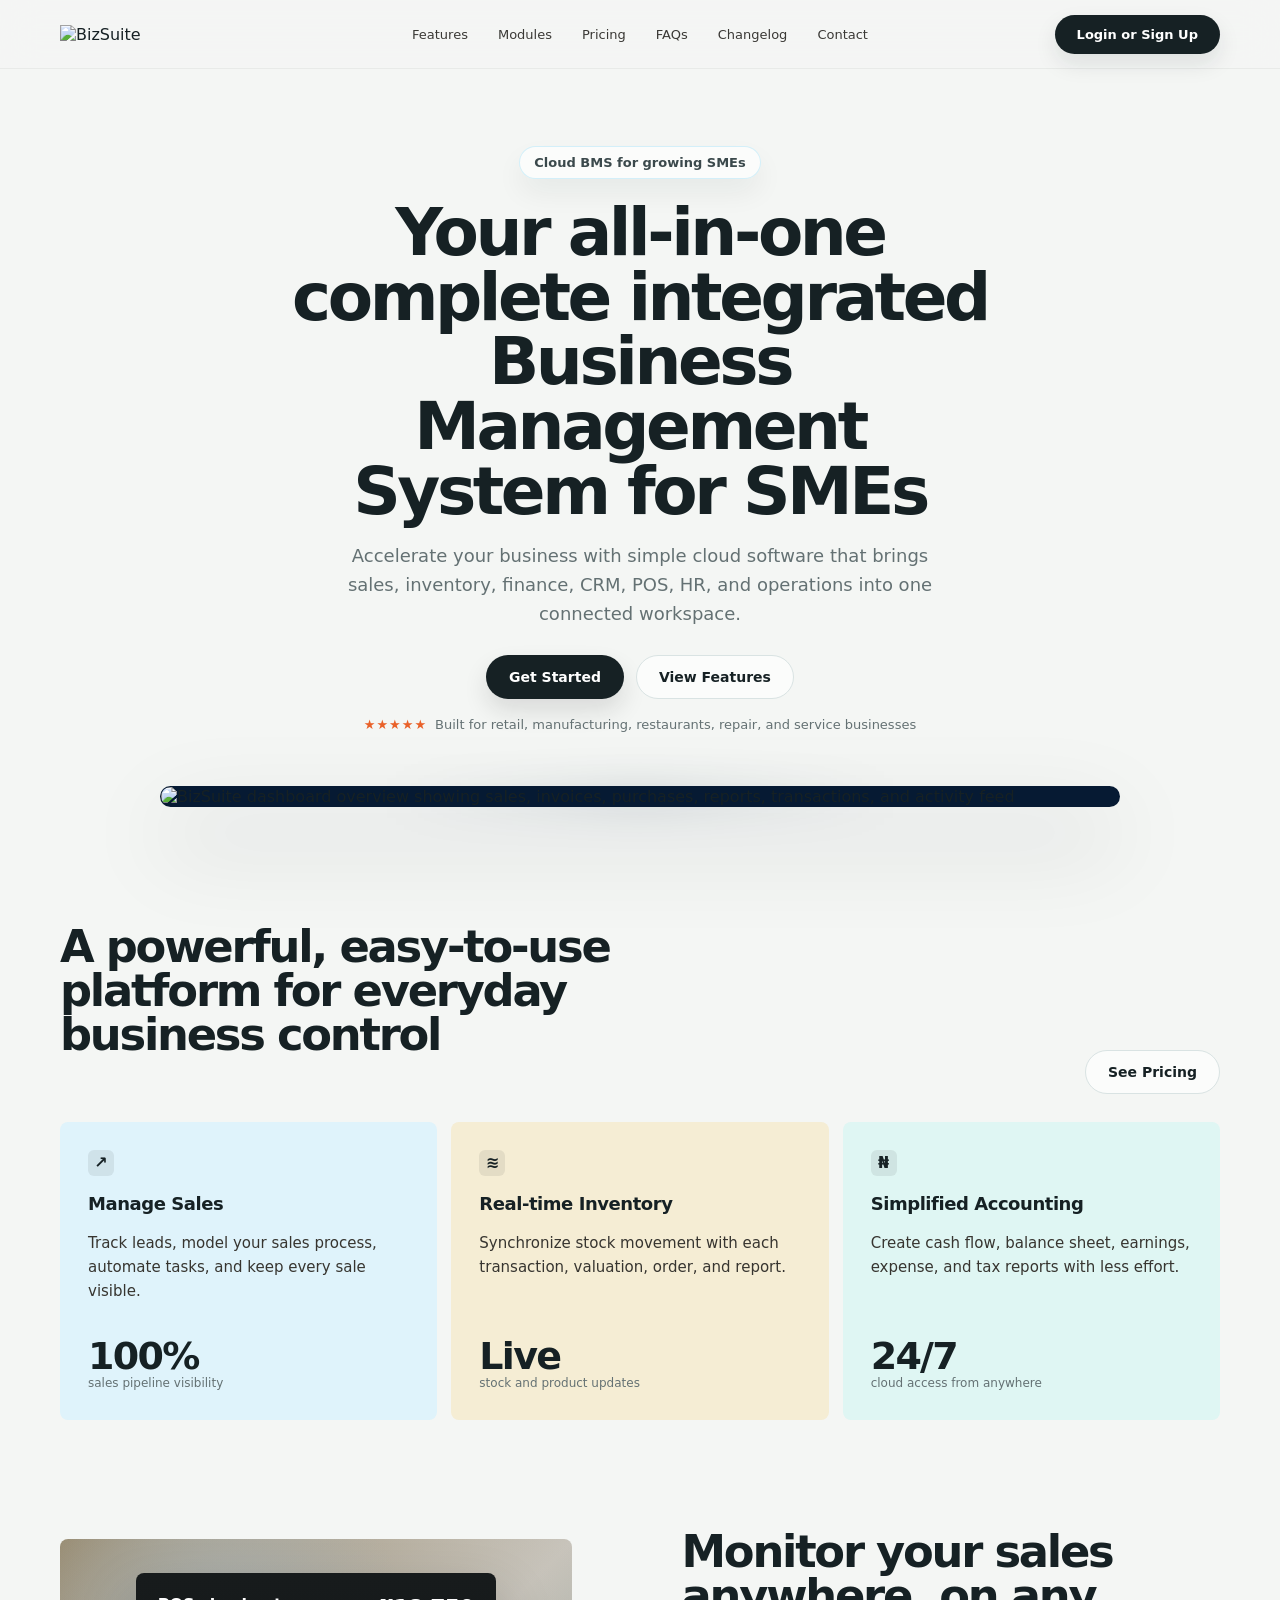
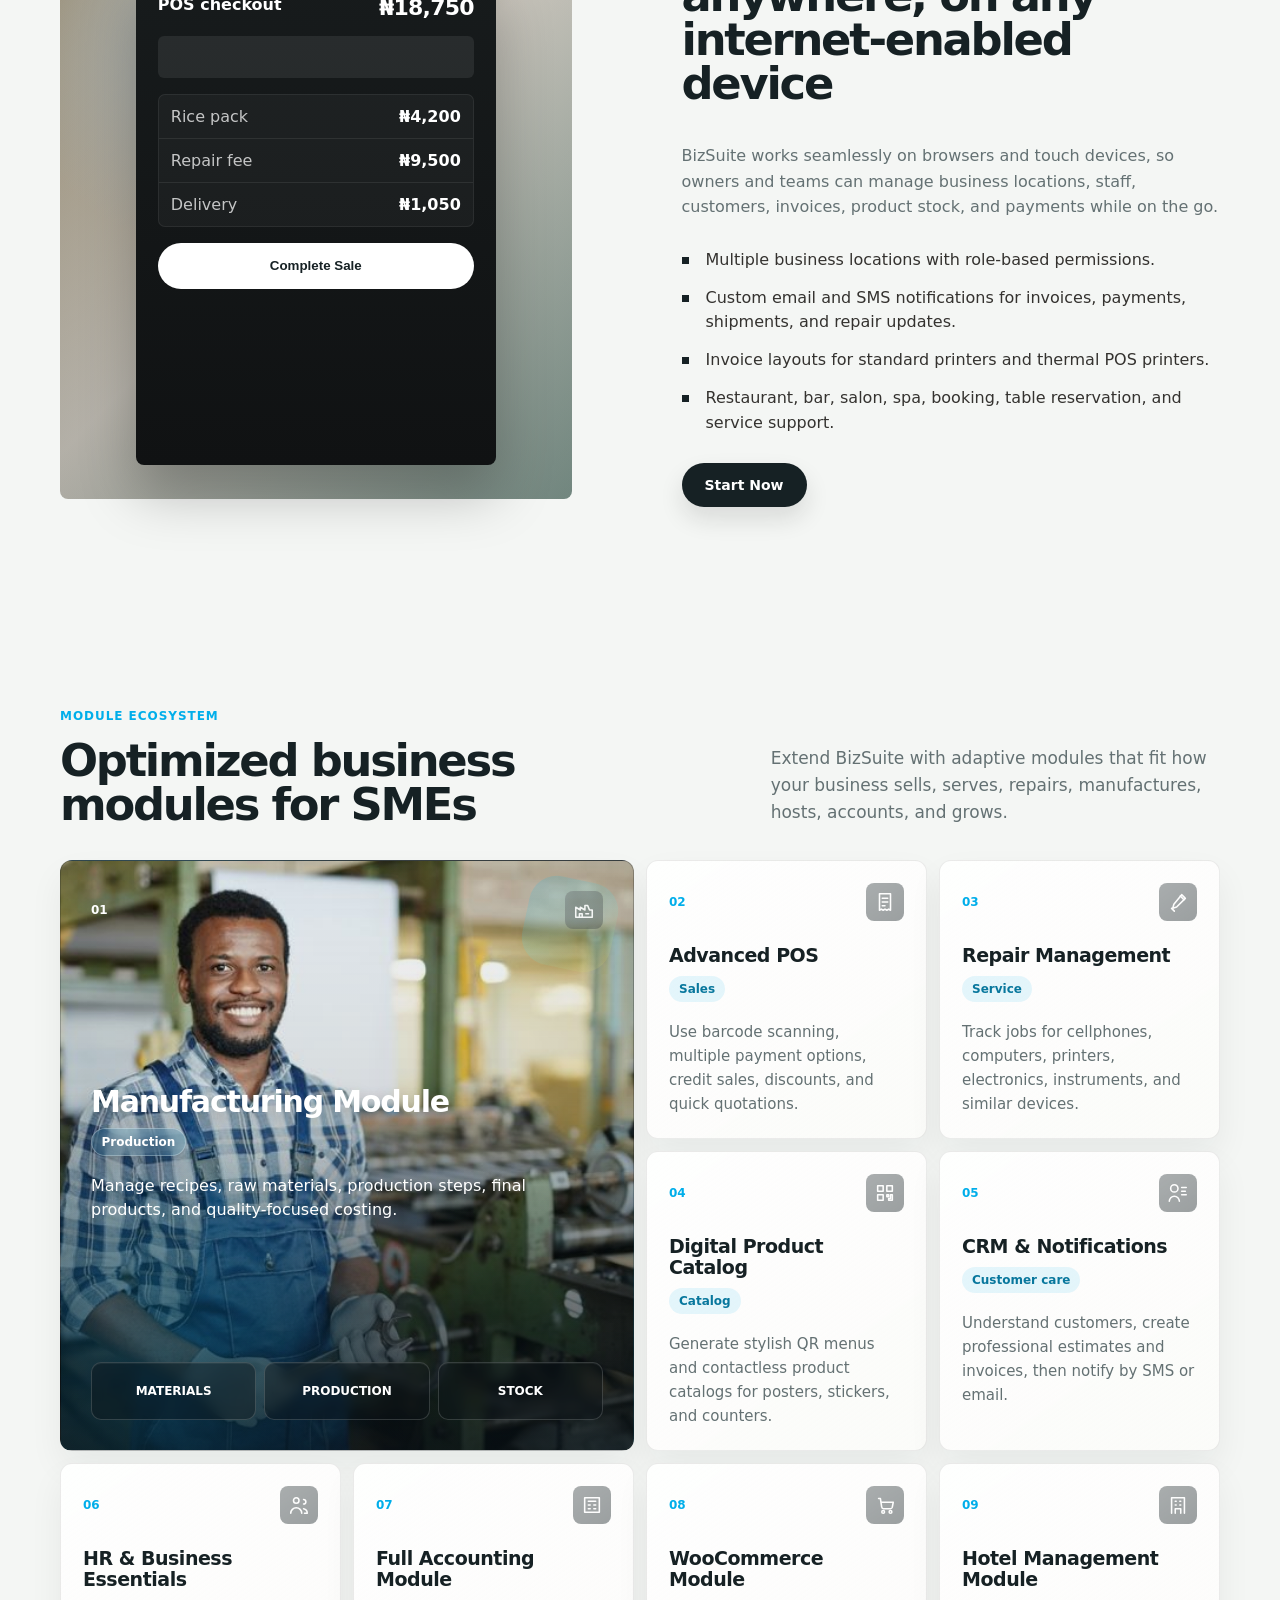
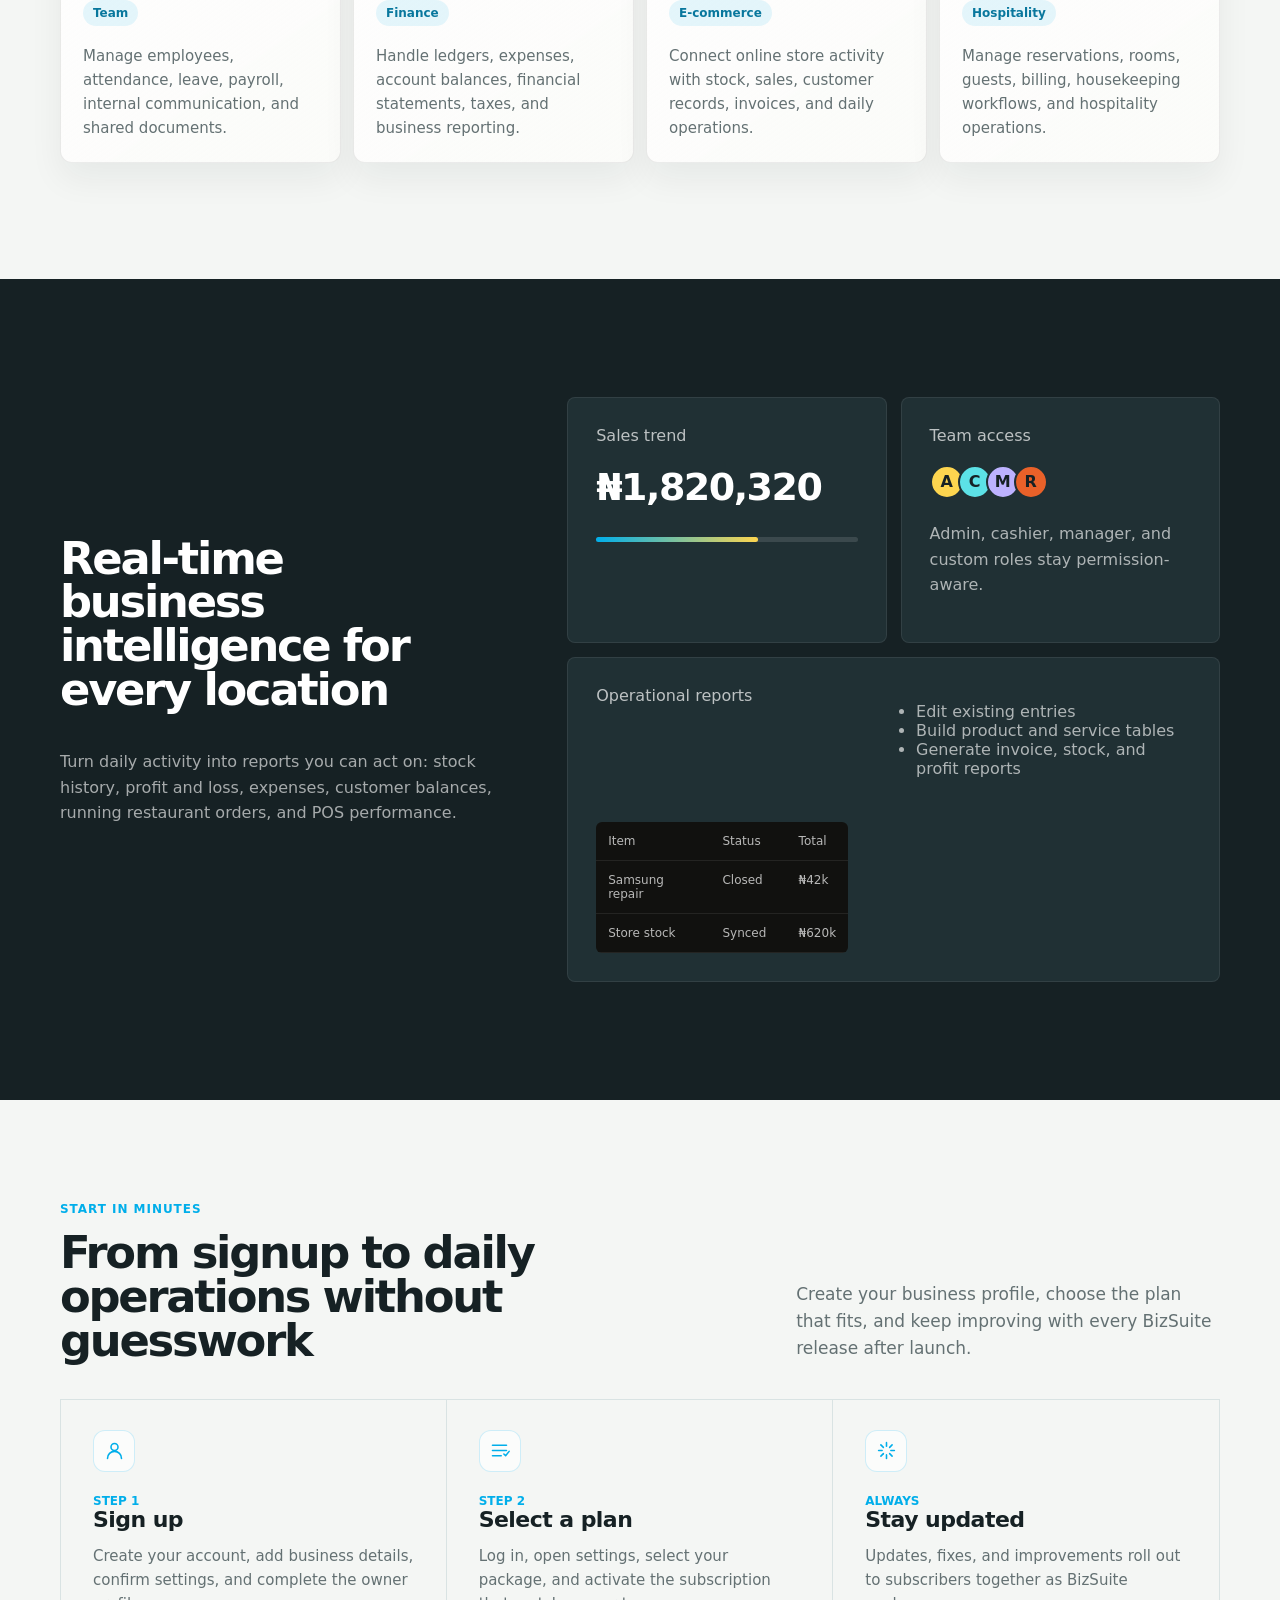
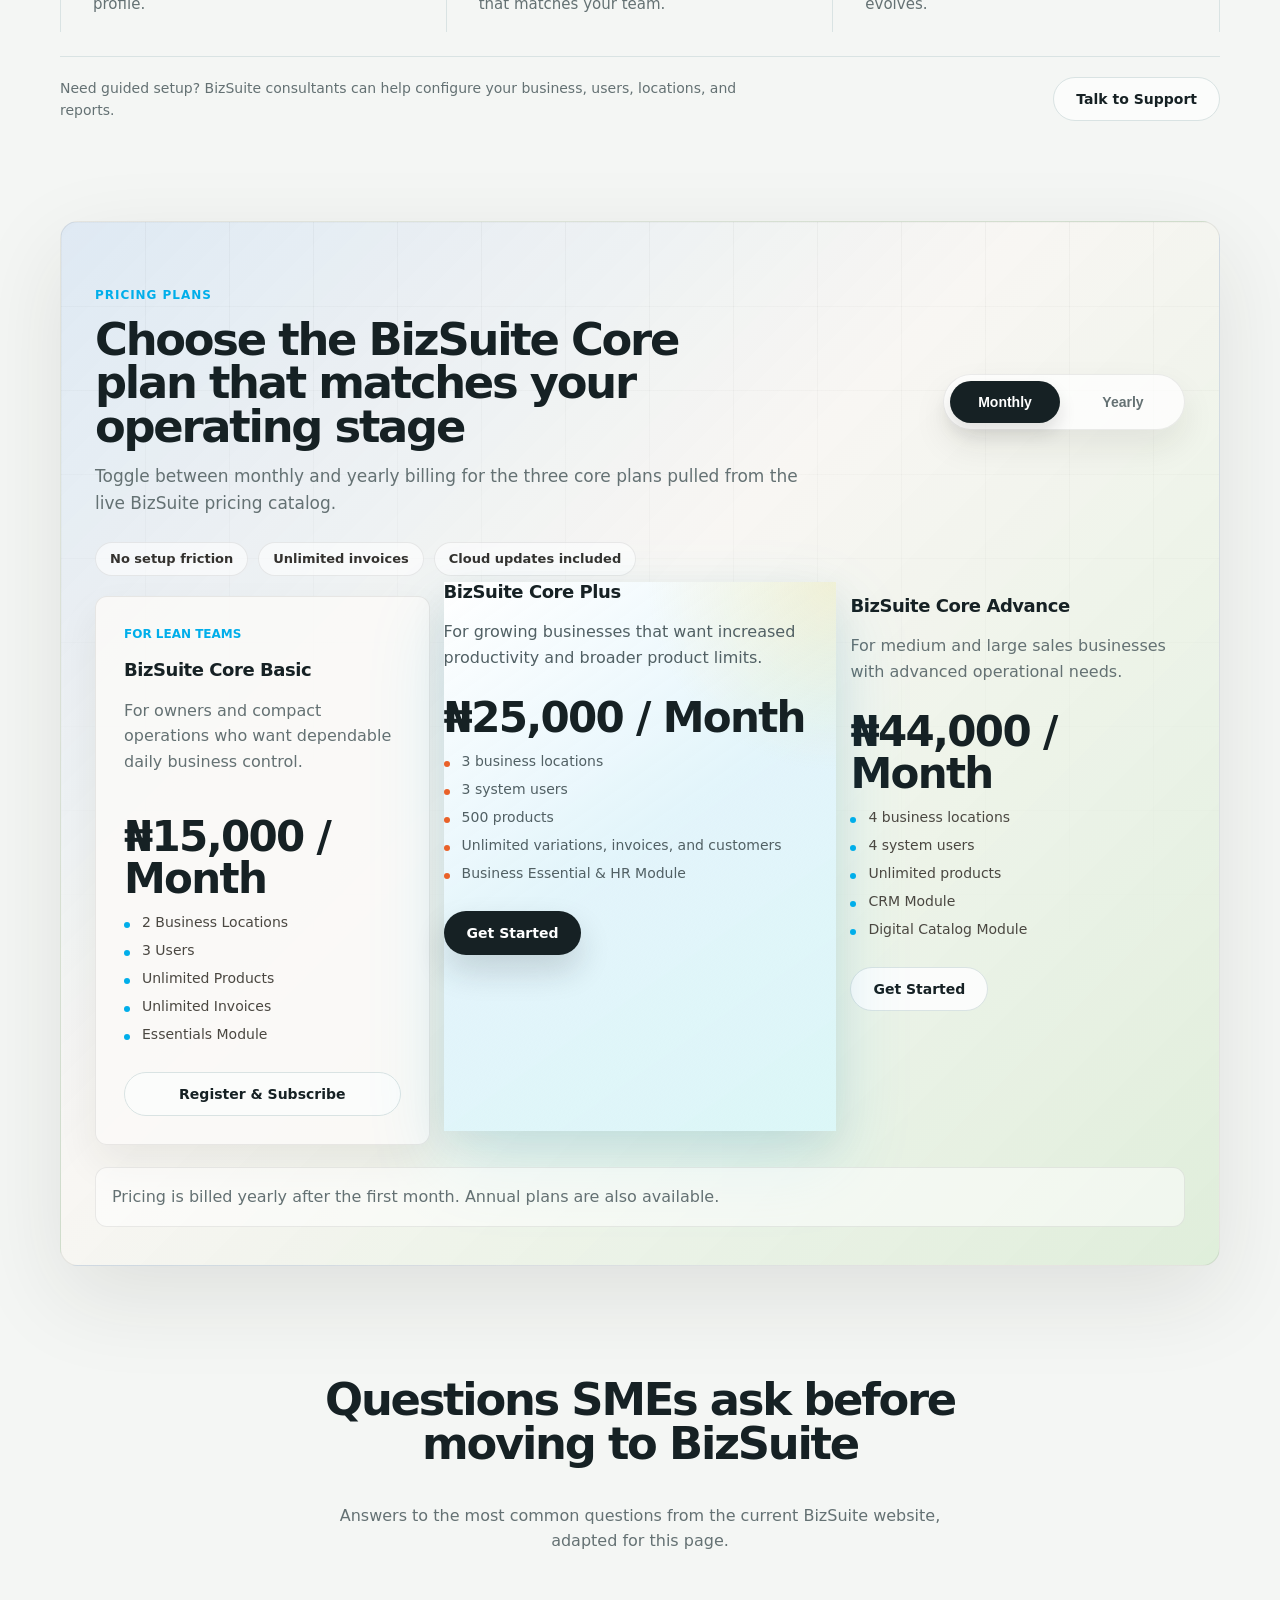
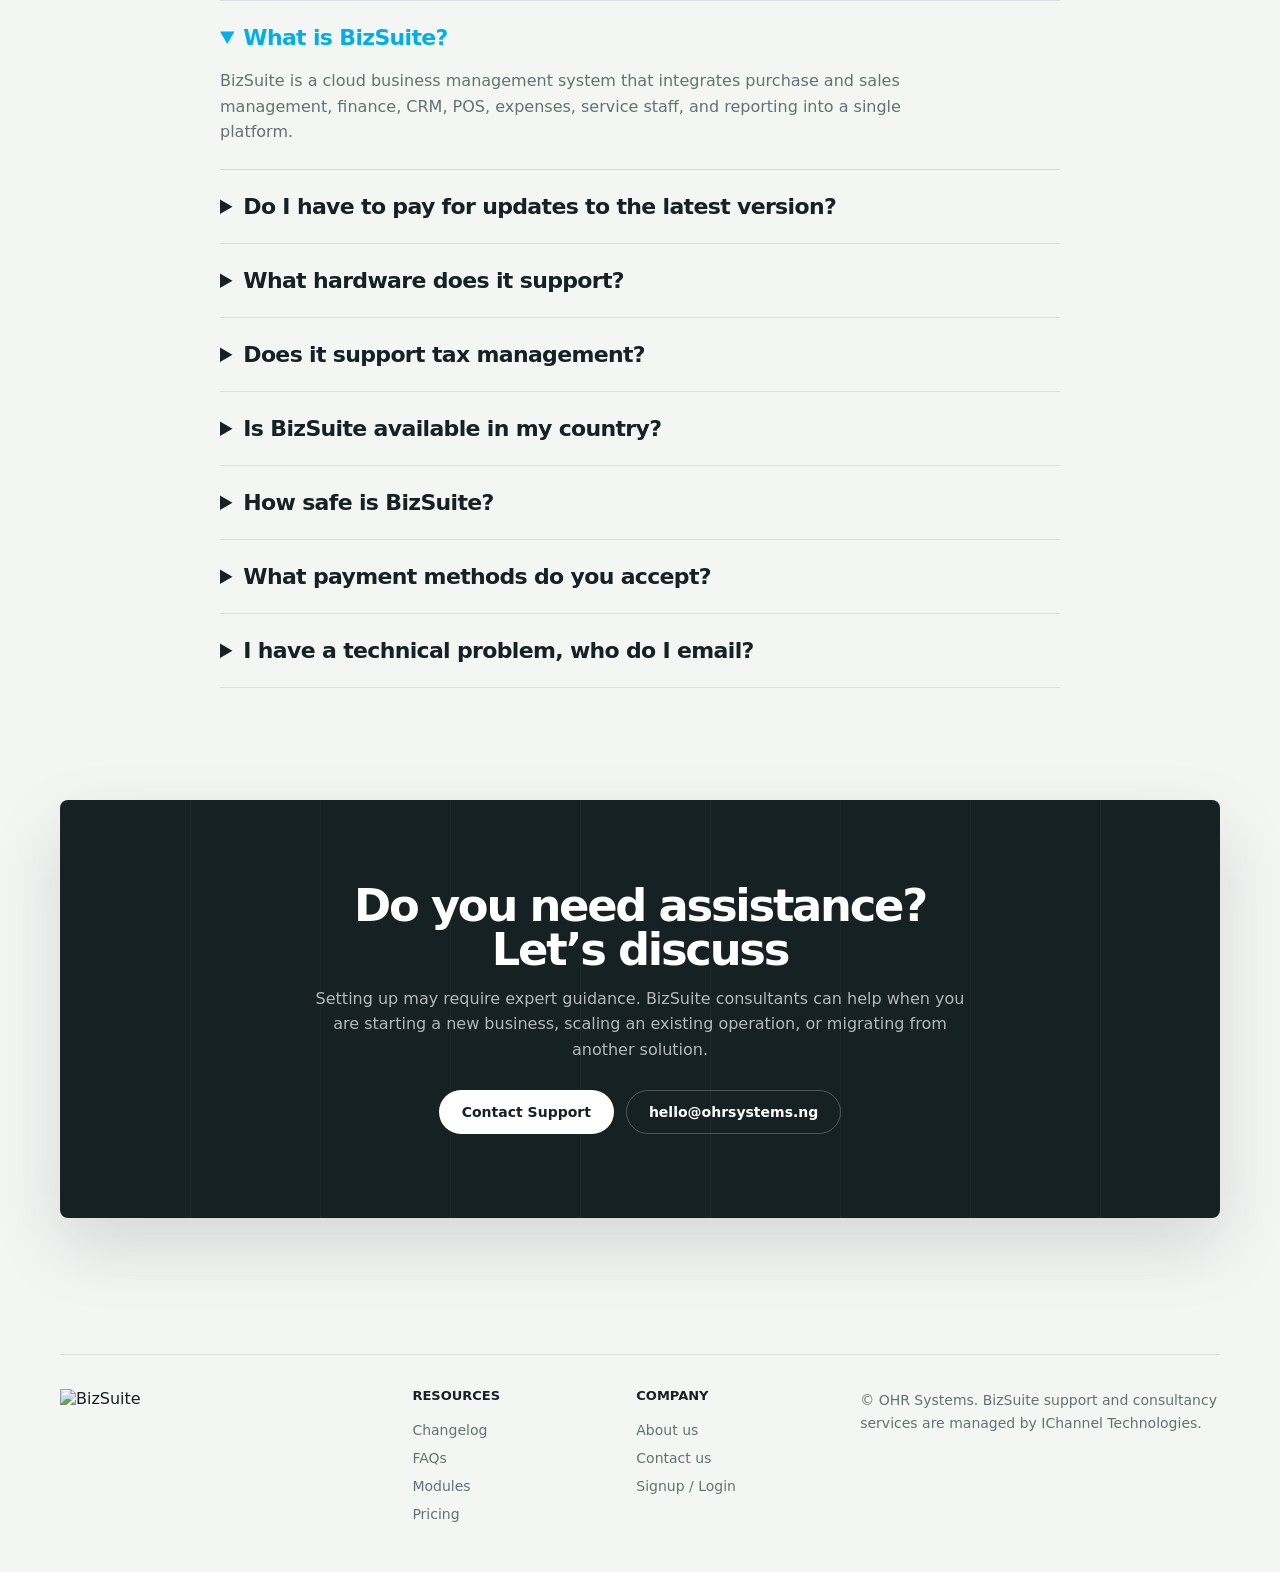
==== commit c45fc674: "Update signup login footer link text and target" ====
--- a/index.html
+++ b/index.html
@@ -680,7 +680,7 @@
           <h3>Company</h3>
           <a href="https://ohrsystems.ng/">About us</a>
           <a href="https://wa.me/2347031010500">Contact us</a>
-          <a href="https://app.bizsuite.com.ng/">Signup Login</a>
+          <a href="https://app.bizsuite.com.ng/login">Signup / Login</a>
         </div>
         <p>© OHR Systems. BizSuite support and consultancy services are managed by IChannel Technologies.</p>
       </div>
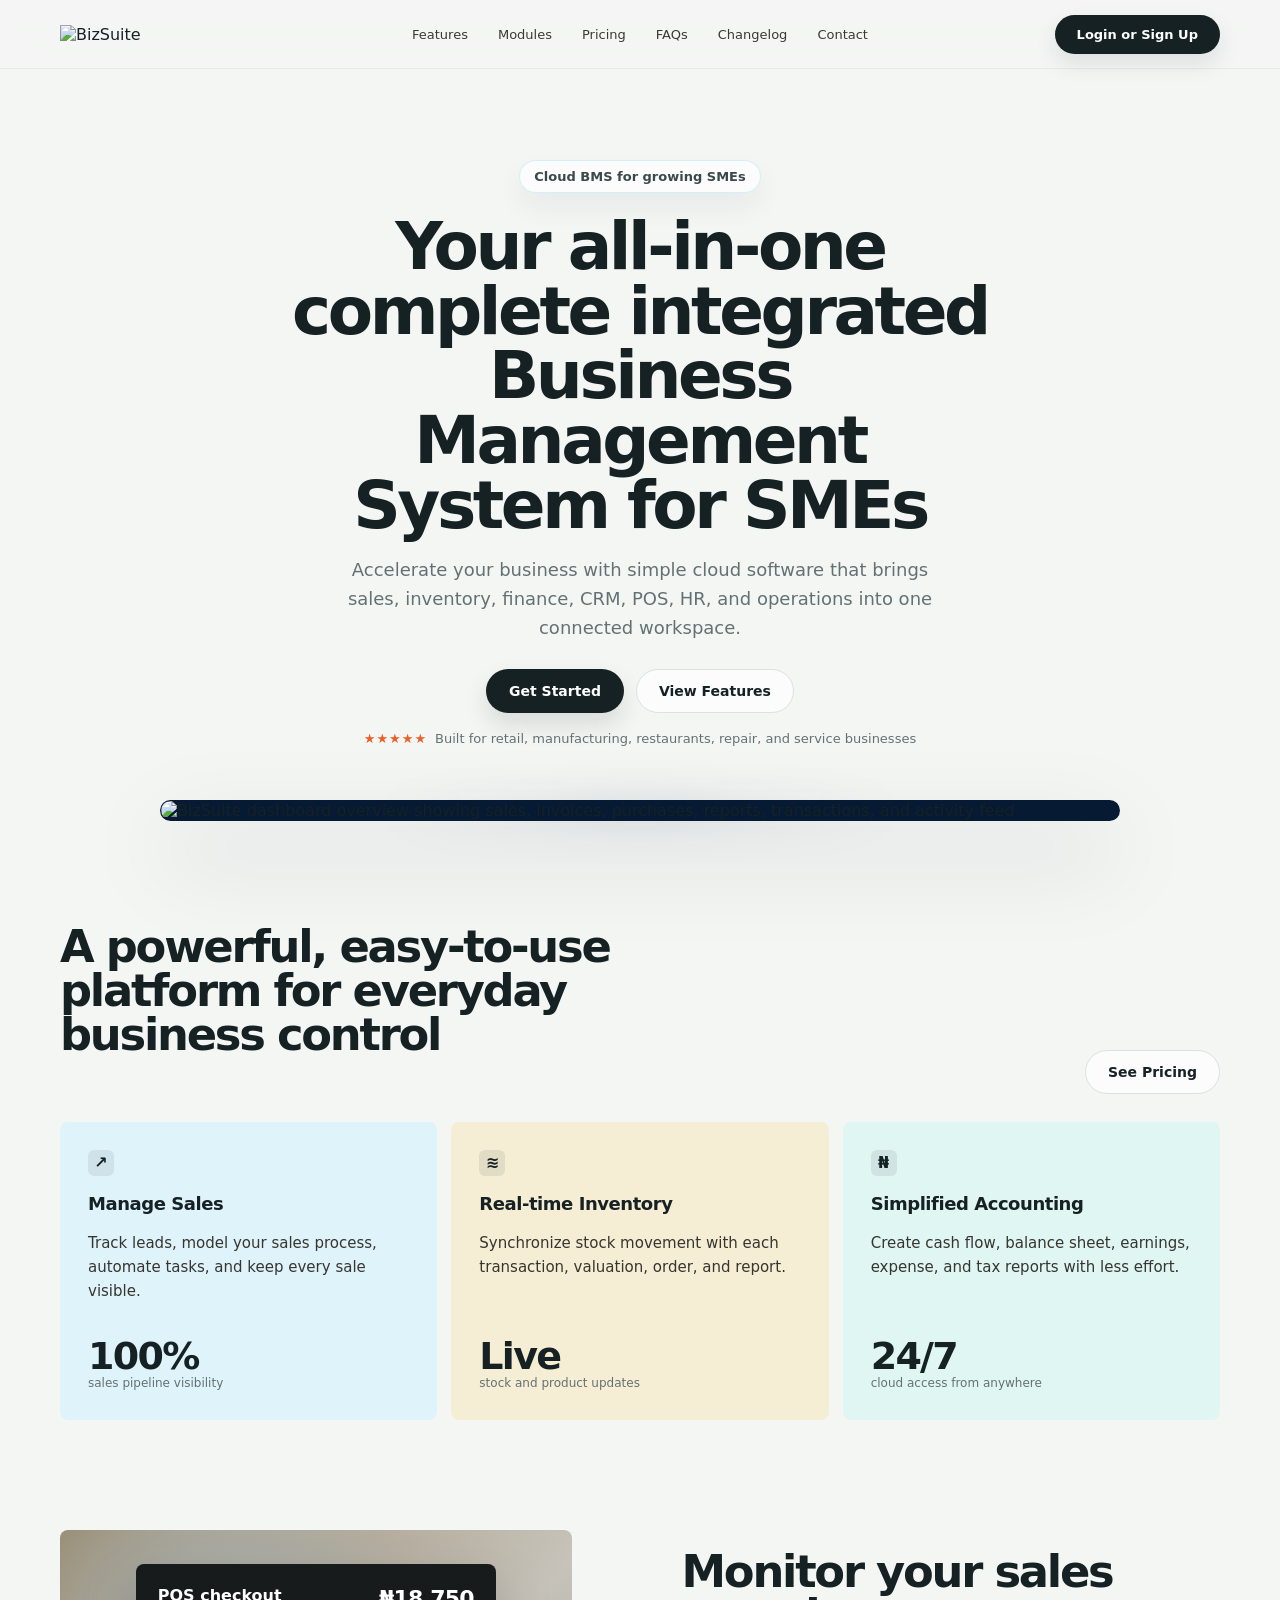
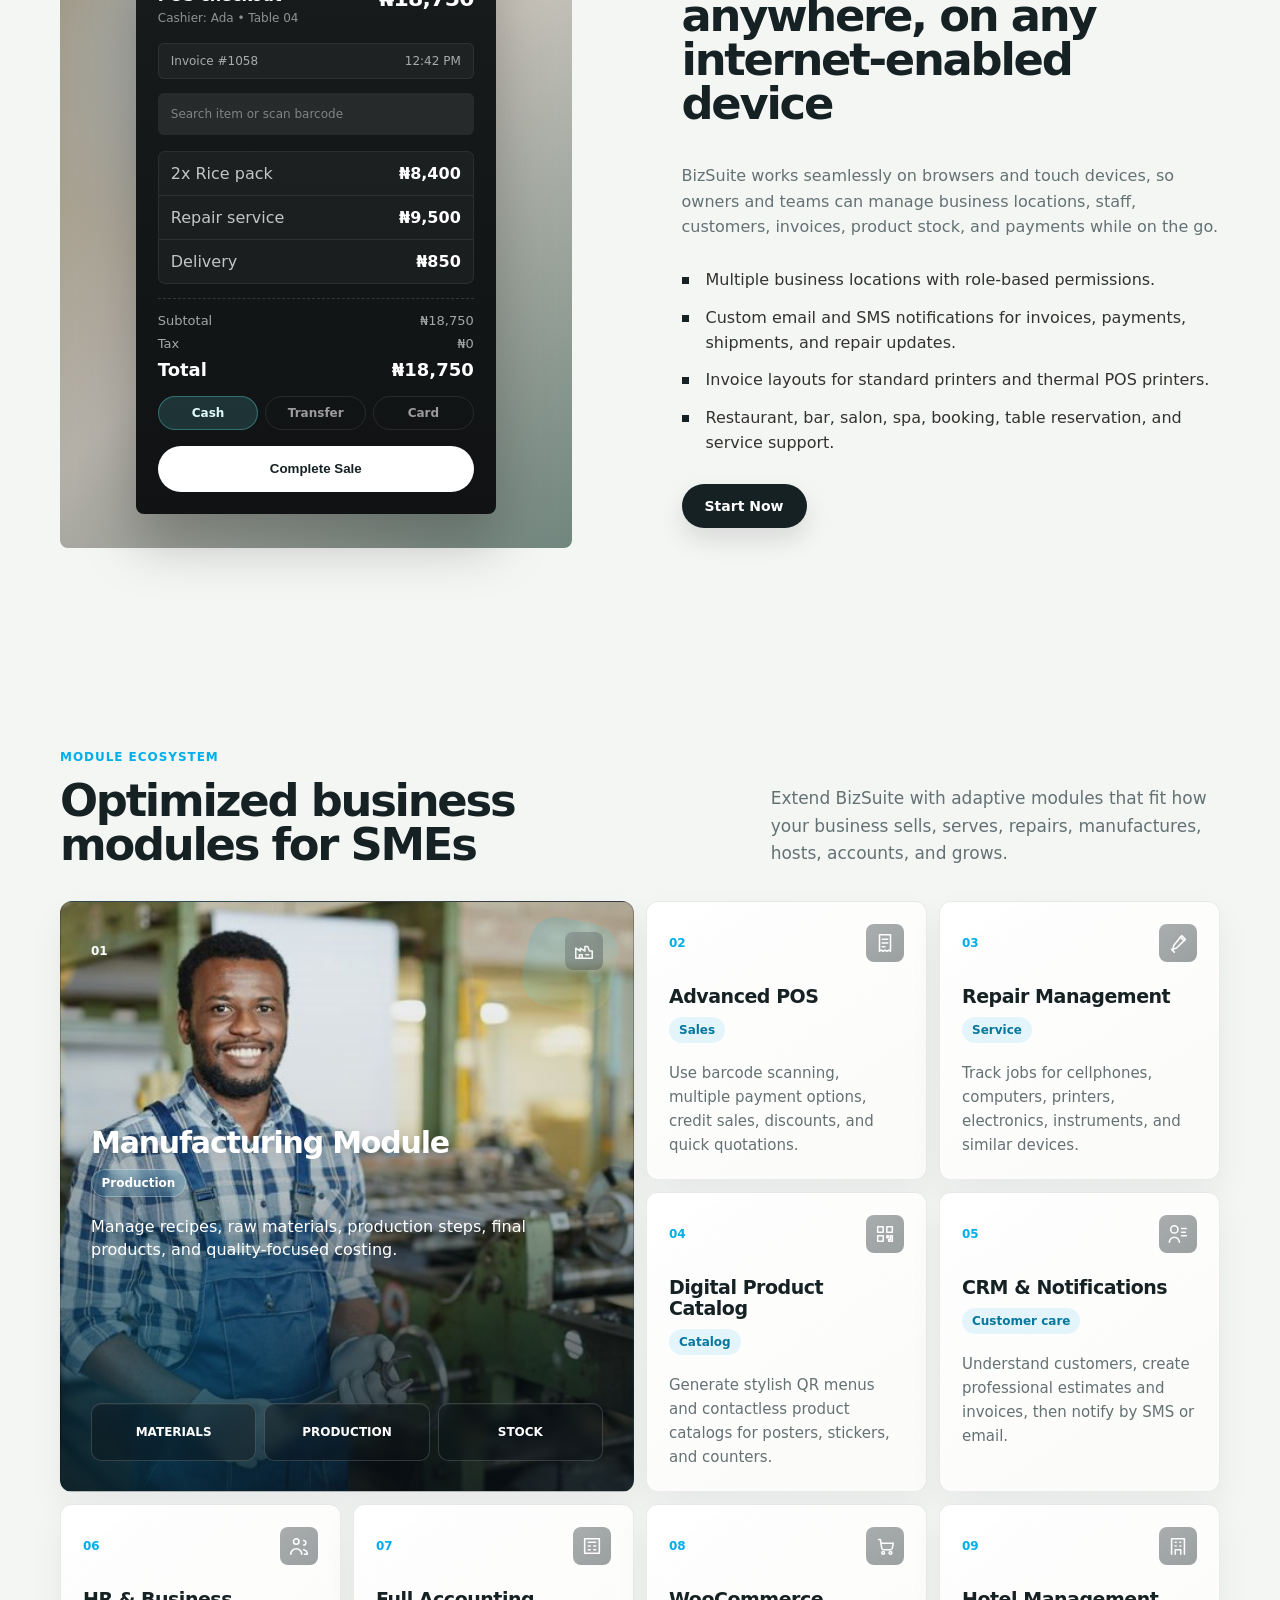
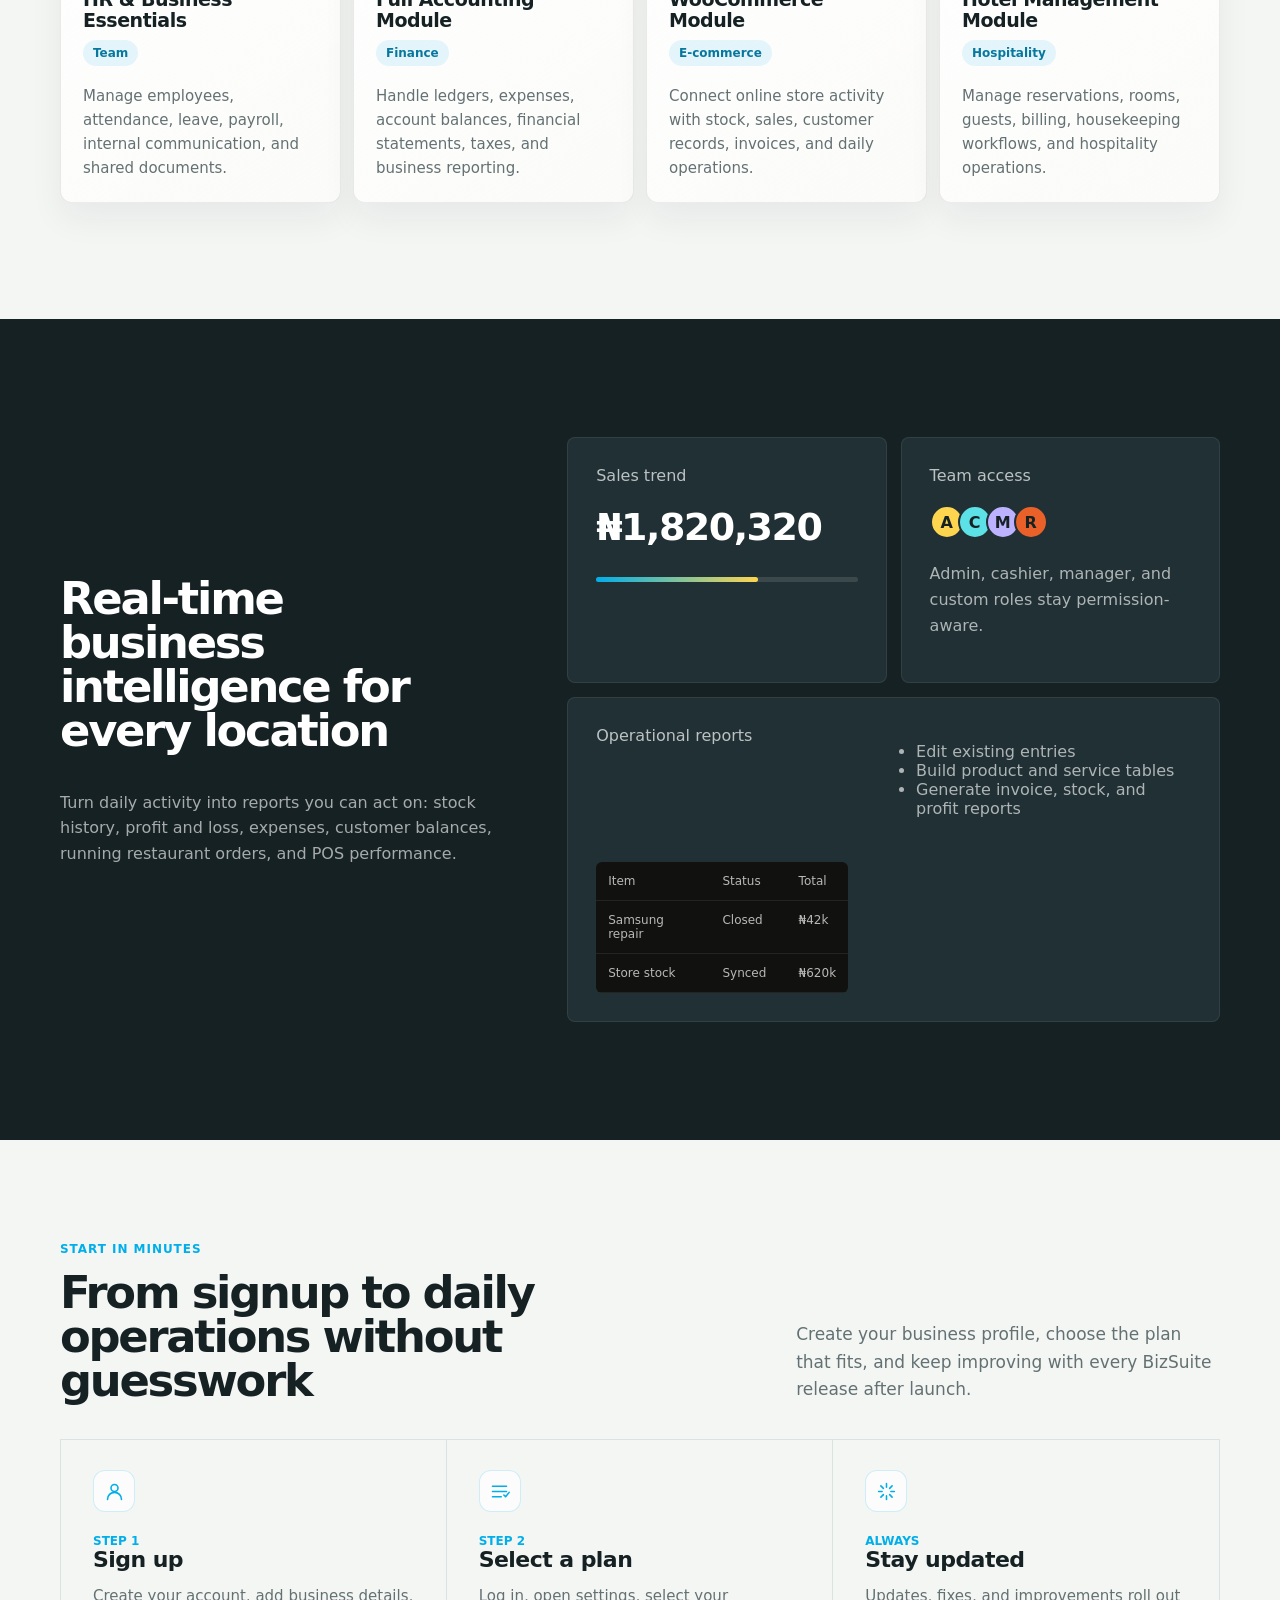
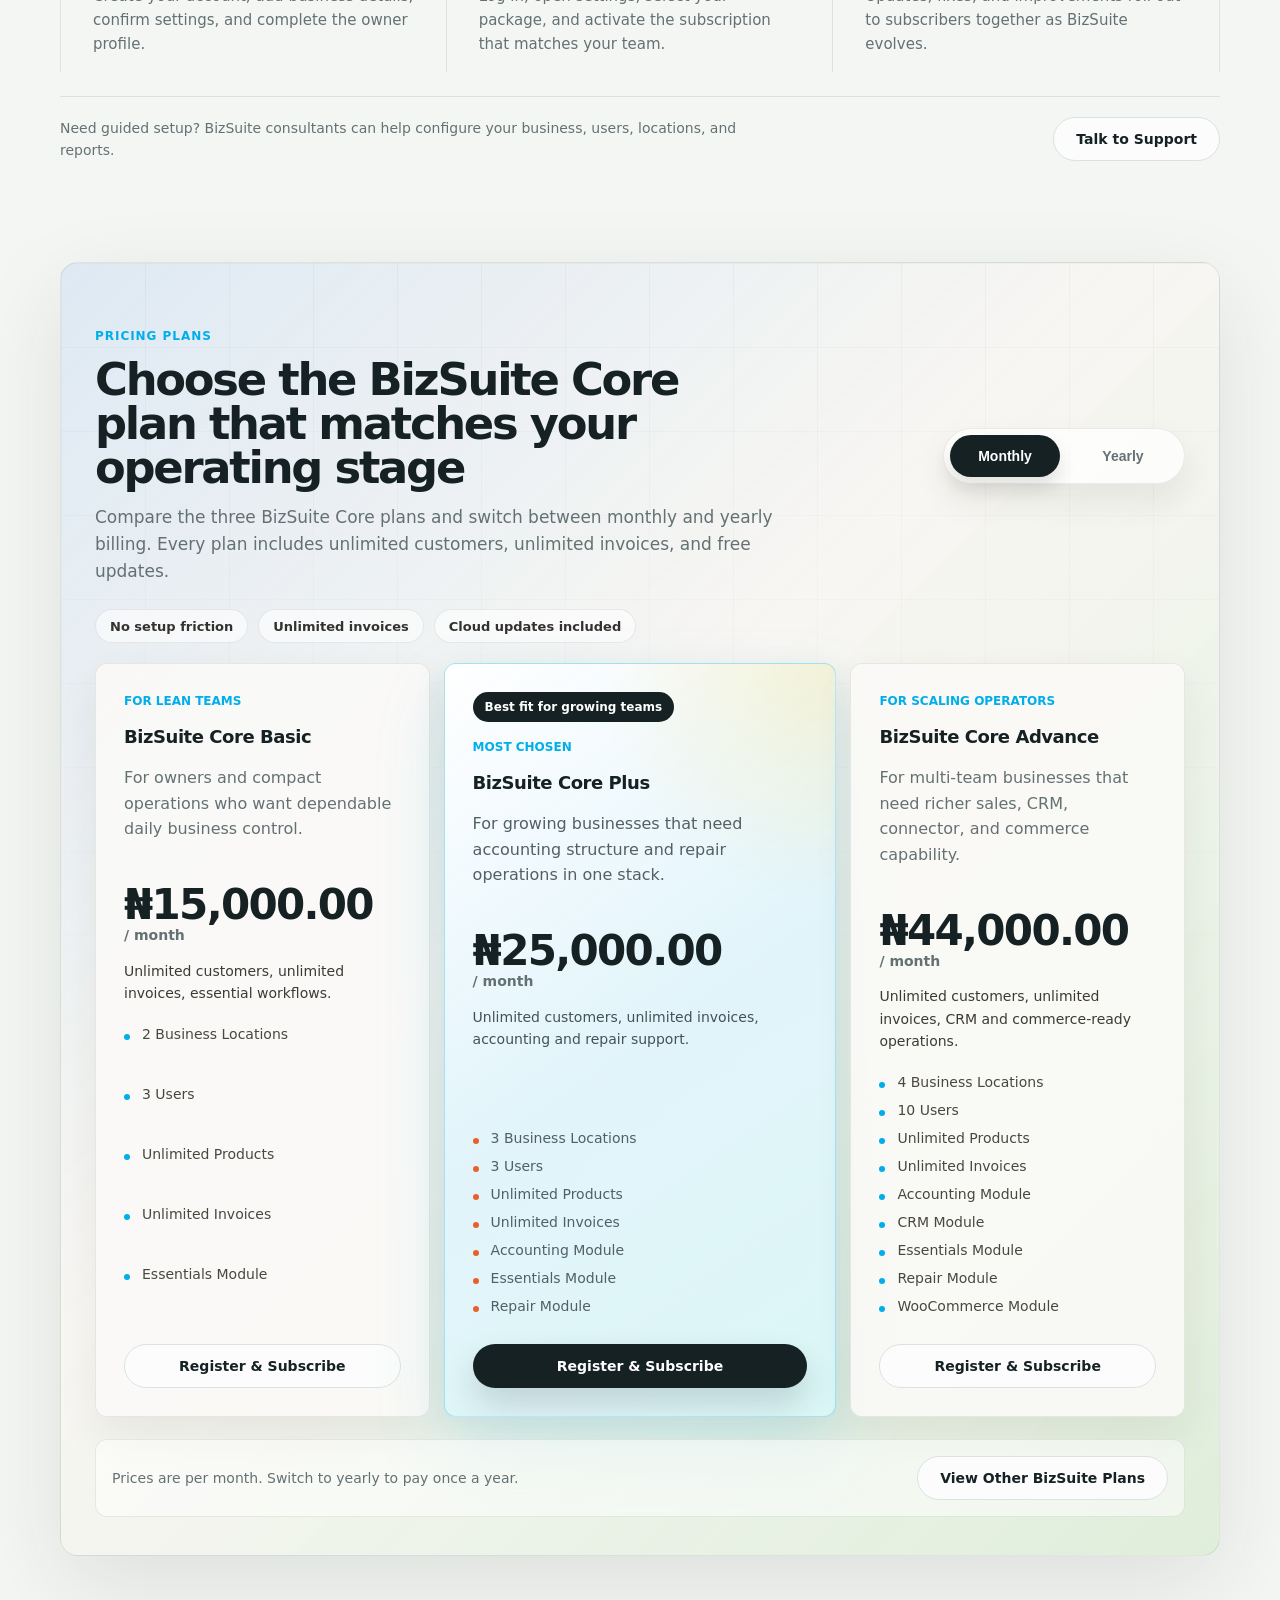
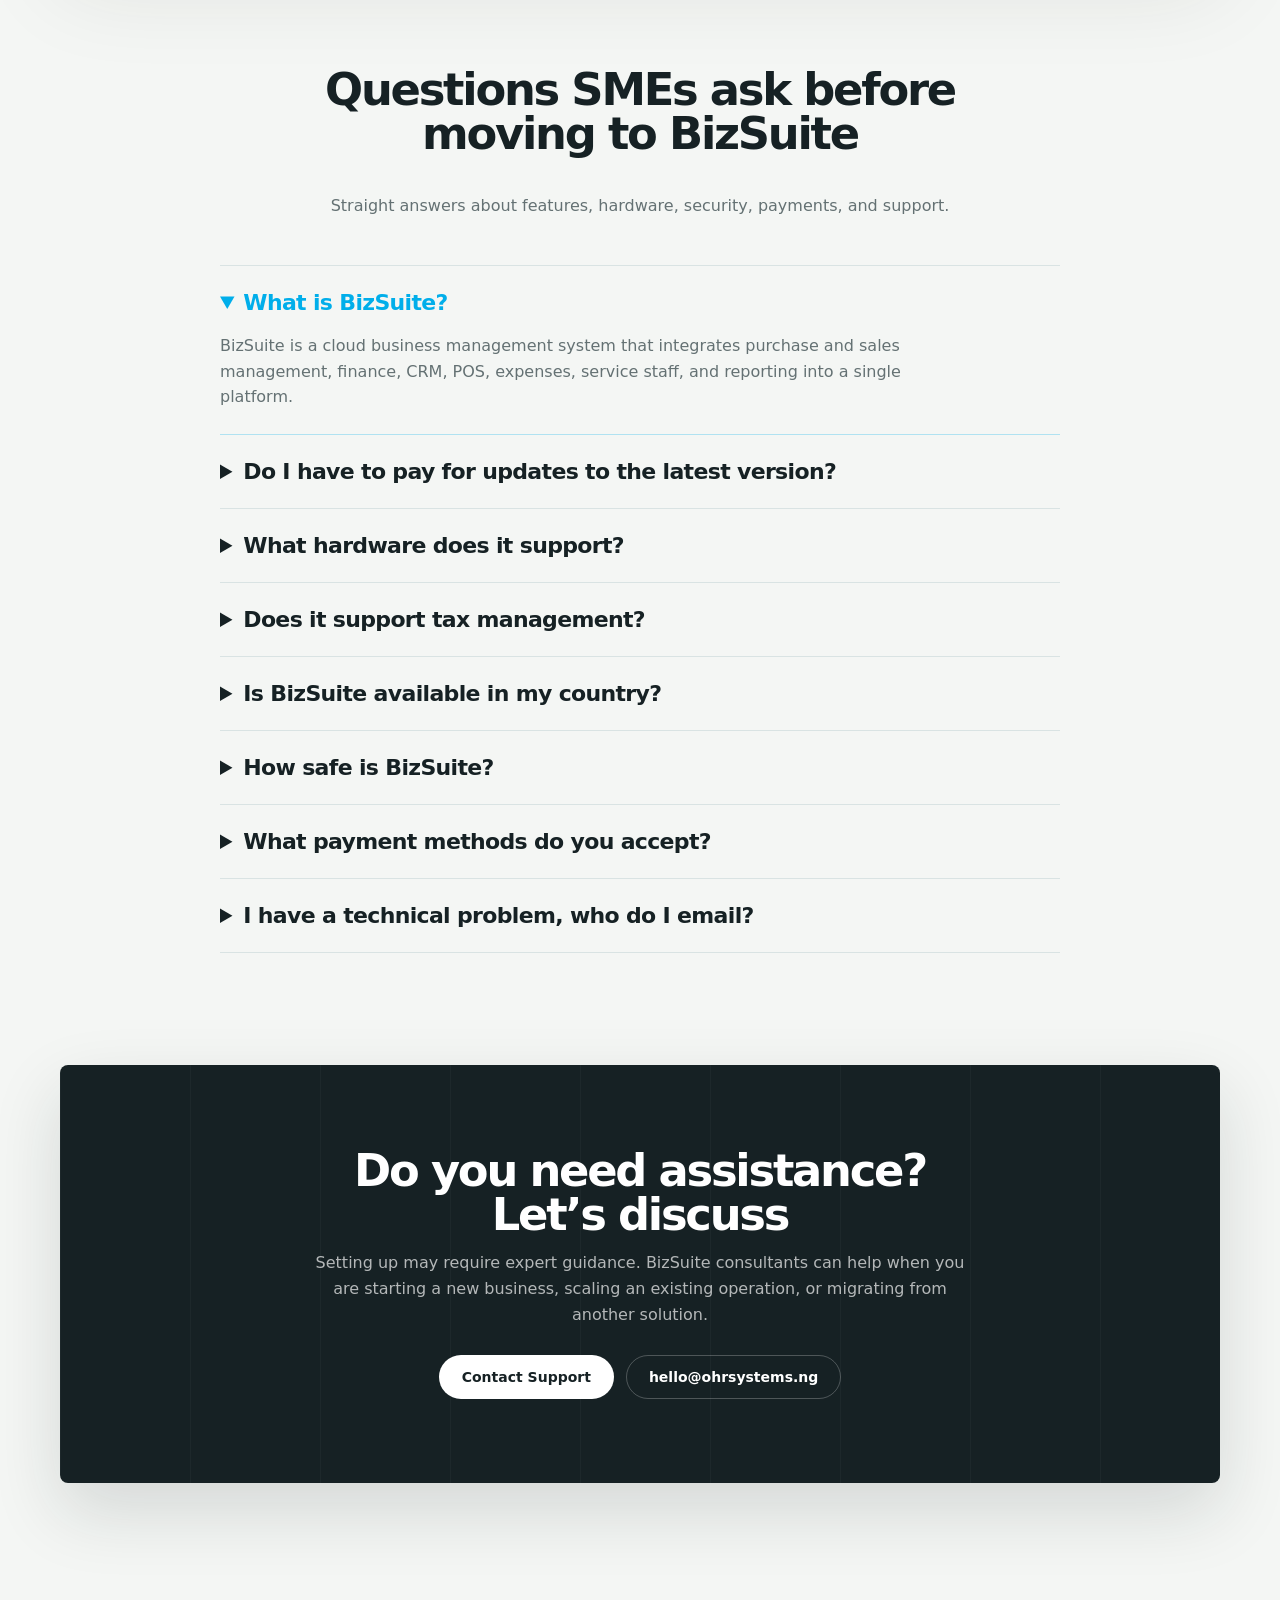
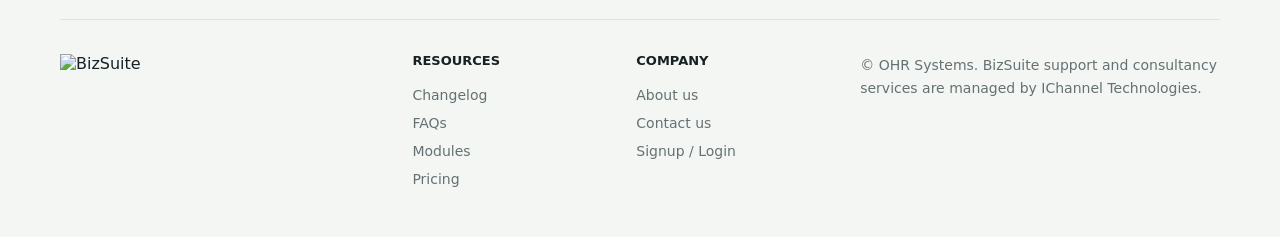
==== commit 4d6f6881: "Make pricing and changelog crawlable; add FAQ and offer schema - Write the correct pricing plans int" ====
--- a/index.html
+++ b/index.html
@@ -82,11 +82,173 @@
               "priceCurrency": "NGN",
               "lowPrice": "15000",
               "highPrice": "528000",
-              "url": "https://app.bizsuite.com.ng/pricing"
+              "offerCount": "6",
+              "offers": [
+                {
+                  "@type": "Offer",
+                  "name": "BizSuite Core Basic (Monthly)",
+                  "price": "15000",
+                  "priceCurrency": "NGN",
+                  "url": "https://app.bizsuite.com.ng/business/register?package=4",
+                  "availability": "https://schema.org/InStock",
+                  "priceSpecification": {
+                    "@type": "UnitPriceSpecification",
+                    "price": "15000",
+                    "priceCurrency": "NGN",
+                    "billingDuration": "P1M",
+                    "unitCode": "MON"
+                  }
+                },
+                {
+                  "@type": "Offer",
+                  "name": "BizSuite Core Basic (Yearly)",
+                  "price": "180000",
+                  "priceCurrency": "NGN",
+                  "url": "https://app.bizsuite.com.ng/business/register?package=7",
+                  "availability": "https://schema.org/InStock",
+                  "priceSpecification": {
+                    "@type": "UnitPriceSpecification",
+                    "price": "180000",
+                    "priceCurrency": "NGN",
+                    "billingDuration": "P1Y",
+                    "unitCode": "ANN"
+                  }
+                },
+                {
+                  "@type": "Offer",
+                  "name": "BizSuite Core Plus (Monthly)",
+                  "price": "25000",
+                  "priceCurrency": "NGN",
+                  "url": "https://app.bizsuite.com.ng/business/register?package=5",
+                  "availability": "https://schema.org/InStock",
+                  "priceSpecification": {
+                    "@type": "UnitPriceSpecification",
+                    "price": "25000",
+                    "priceCurrency": "NGN",
+                    "billingDuration": "P1M",
+                    "unitCode": "MON"
+                  }
+                },
+                {
+                  "@type": "Offer",
+                  "name": "BizSuite Core Plus (Yearly)",
+                  "price": "300000",
+                  "priceCurrency": "NGN",
+                  "url": "https://app.bizsuite.com.ng/business/register?package=8",
+                  "availability": "https://schema.org/InStock",
+                  "priceSpecification": {
+                    "@type": "UnitPriceSpecification",
+                    "price": "300000",
+                    "priceCurrency": "NGN",
+                    "billingDuration": "P1Y",
+                    "unitCode": "ANN"
+                  }
+                },
+                {
+                  "@type": "Offer",
+                  "name": "BizSuite Core Advance (Monthly)",
+                  "price": "44000",
+                  "priceCurrency": "NGN",
+                  "url": "https://app.bizsuite.com.ng/business/register?package=6",
+                  "availability": "https://schema.org/InStock",
+                  "priceSpecification": {
+                    "@type": "UnitPriceSpecification",
+                    "price": "44000",
+                    "priceCurrency": "NGN",
+                    "billingDuration": "P1M",
+                    "unitCode": "MON"
+                  }
+                },
+                {
+                  "@type": "Offer",
+                  "name": "BizSuite Core Advance (Yearly)",
+                  "price": "528000",
+                  "priceCurrency": "NGN",
+                  "url": "https://app.bizsuite.com.ng/business/register?package=9",
+                  "availability": "https://schema.org/InStock",
+                  "priceSpecification": {
+                    "@type": "UnitPriceSpecification",
+                    "price": "528000",
+                    "priceCurrency": "NGN",
+                    "billingDuration": "P1Y",
+                    "unitCode": "ANN"
+                  }
+                }
+              ]
             },
             "publisher": {
               "@id": "https://bizsuite.com.ng/#organization"
             }
+          },
+          {
+            "@type": "FAQPage",
+            "@id": "https://bizsuite.com.ng/#faq",
+            "mainEntity": [
+              {
+                "@type": "Question",
+                "name": "What is BizSuite?",
+                "acceptedAnswer": {
+                  "@type": "Answer",
+                  "text": "BizSuite is a cloud business management system that integrates purchase and sales management, finance, CRM, POS, expenses, service staff, and reporting into a single platform."
+                }
+              },
+              {
+                "@type": "Question",
+                "name": "Do I have to pay for updates to the latest version?",
+                "acceptedAnswer": {
+                  "@type": "Answer",
+                  "text": "No. Updates are available to everyone. Because BizSuite is a SaaS solution, subscribers receive the same updates at the same time."
+                }
+              },
+              {
+                "@type": "Question",
+                "name": "What hardware does it support?",
+                "acceptedAnswer": {
+                  "@type": "Answer",
+                  "text": "BizSuite supports internet-enabled devices with modern browsers, barcode scanners, thermal printers with ESC/POS commands, and label printers."
+                }
+              },
+              {
+                "@type": "Question",
+                "name": "Does it support tax management?",
+                "acceptedAnswer": {
+                  "@type": "Answer",
+                  "text": "Yes. Taxes are customizable, including VAT, GST, and grouped tax structures. You can apply them while creating purchases and sales, then review the related tax reports for a period."
+                }
+              },
+              {
+                "@type": "Question",
+                "name": "Is BizSuite available in my country?",
+                "acceptedAnswer": {
+                  "@type": "Answer",
+                  "text": "Yes. BizSuite is accessible in most countries."
+                }
+              },
+              {
+                "@type": "Question",
+                "name": "How safe is BizSuite?",
+                "acceptedAnswer": {
+                  "@type": "Answer",
+                  "text": "BizSuite uses HTTPS, HSTS, secure password handling, and routine account backups stored on a remote dedicated server."
+                }
+              },
+              {
+                "@type": "Question",
+                "name": "What payment methods do you accept?",
+                "acceptedAnswer": {
+                  "@type": "Answer",
+                  "text": "Online payment via Flutterwave and offline bank transfer are accepted."
+                }
+              },
+              {
+                "@type": "Question",
+                "name": "I have a technical problem, who do I email?",
+                "acceptedAnswer": {
+                  "@type": "Answer",
+                  "text": "Contact hello@ohrsystems.ng or chat directly with a representative on WhatsApp."
+                }
+              }
+            ]
           }
         ]
       }
@@ -136,73 +298,6 @@
           </div>
         </div>
 
-        <div class="product-window hero-window" aria-label="BizSuite dashboard preview">
-          <div class="window-tabs">
-            <span class="active">Dashboard</span>
-            <span>Sales</span>
-            <span>Inventory</span>
-            <span>Finance</span>
-          </div>
-          <div class="dashboard-grid">
-            <aside class="mock-sidebar">
-              <div class="sidebar-logo">BizSuite</div>
-              <span class="selected">Overview</span>
-              <span>POS</span>
-              <span>Products</span>
-              <span>Contacts</span>
-              <span>Reports</span>
-              <span>Settings</span>
-            </aside>
-            <div class="mock-main">
-              <div class="mock-topbar">
-                <span>Business overview</span>
-                <span>May 2026</span>
-              </div>
-              <div class="metric-row">
-                <div>
-                  <small>Today sales</small>
-                  <strong>₦842,300</strong>
-                </div>
-                <div>
-                  <small>Gross profit</small>
-                  <strong>₦218,450</strong>
-                </div>
-                <div>
-                  <small>Low stock</small>
-                  <strong>18 items</strong>
-                </div>
-              </div>
-              <div class="chart-card">
-                <div class="bar one"></div>
-                <div class="bar two"></div>
-                <div class="bar three"></div>
-                <div class="bar four"></div>
-              </div>
-              <div class="table-card">
-                <div class="table-head">
-                  <span>Recent activity</span>
-                  <span>Status</span>
-                  <span>Amount</span>
-                </div>
-                <div class="table-row">
-                  <span>POS invoice #1058</span>
-                  <em class="done">Paid</em>
-                  <span>₦42,500</span>
-                </div>
-                <div class="table-row">
-                  <span>Inventory restock</span>
-                  <em class="pending">Pending</em>
-                  <span>₦180,000</span>
-                </div>
-                <div class="table-row">
-                  <span>Repair job closed</span>
-                  <em class="done">Complete</em>
-                  <span>₦36,200</span>
-                </div>
-              </div>
-            </div>
-          </div>
-        </div>
         <figure class="hero-product" aria-label="BizSuite dashboard preview">
           <div class="hero-image-frame">
             <img
@@ -529,8 +624,8 @@
             <p class="eyebrow">Pricing plans</p>
             <h2>Choose the BizSuite Core plan that matches your operating stage</h2>
             <p>
-              Toggle between monthly and yearly billing for the three core plans pulled from the live
-              BizSuite pricing catalog.
+              Compare the three BizSuite Core plans and switch between monthly and yearly billing.
+              Every plan includes unlimited customers, unlimited invoices, and free updates.
             </p>
           </div>
           <div class="pricing-controls" aria-label="Billing period switch">
@@ -547,55 +642,103 @@
           <span>Unlimited invoices</span>
           <span>Cloud updates included</span>
         </div>
+        <!-- Pricing lives here only. script.js swaps the data-monthly-* / data-yearly-* values when billing is toggled. -->
         <div class="pricing-grid">
-          <article class="pricing-card" data-plan data-monthly-price="&#8358;15,000.00" data-yearly-price="&#8358;180,000.00" data-monthly-cycle="/ month" data-yearly-cycle="/ year" data-monthly-caption="Unlimited customers, unlimited invoices, essential workflows." data-yearly-caption="Annual billing for the same core setup and operational essentials." data-monthly-cta="https://app.bizsuite.com.ng/business/register?package=4" data-yearly-cta="https://app.bizsuite.com.ng/business/register?package=7">
+          <article
+            class="pricing-card"
+            data-plan
+            data-monthly-price="&#8358;15,000.00"
+            data-yearly-price="&#8358;180,000.00"
+            data-monthly-caption="Unlimited customers, unlimited invoices, essential workflows."
+            data-yearly-caption="Annual billing for the same core setup and operational essentials."
+            data-monthly-cta="https://app.bizsuite.com.ng/business/register?package=4"
+            data-yearly-cta="https://app.bizsuite.com.ng/business/register?package=7"
+          >
             <p class="plan-kicker">For lean teams</p>
             <h3>BizSuite Core Basic</h3>
             <p>For owners and compact operations who want dependable daily business control.</p>
-            <strong>₦15,000 <span>/ Month</span></strong>
-            <ul data-feature-list data-monthly-features="2 Business Locations|3 Users|Unlimited Products|Unlimited Invoices|Essentials Module" data-yearly-features="2 Business Locations|3 Users|Unlimited Products|Unlimited Invoices|Essentials Module">
+            <strong><span data-plan-price>&#8358;15,000.00</span> <small data-plan-cycle>/ month</small></strong>
+            <p class="plan-caption" data-plan-caption>Unlimited customers, unlimited invoices, essential workflows.</p>
+            <ul>
               <li>2 Business Locations</li>
               <li>3 Users</li>
               <li>Unlimited Products</li>
               <li>Unlimited Invoices</li>
               <li>Essentials Module</li>
             </ul>
-            <a class="button button-outline" data-cta href="https://app.bizsuite.com.ng/business/register?package=4">Register &amp; Subscribe</a>
-          </article>
-          <article class="featured-plan">
+            <a class="button button-outline" data-plan-cta href="https://app.bizsuite.com.ng/business/register?package=4">Register &amp; Subscribe</a>
+          </article>
+          <article
+            class="pricing-card featured-plan"
+            data-plan
+            data-monthly-price="&#8358;25,000.00"
+            data-yearly-price="&#8358;300,000.00"
+            data-monthly-caption="Unlimited customers, unlimited invoices, accounting and repair support."
+            data-yearly-caption="Annual billing for growing teams that need stronger finance and service flows."
+            data-monthly-cta="https://app.bizsuite.com.ng/business/register?package=5"
+            data-yearly-cta="https://app.bizsuite.com.ng/business/register?package=8"
+          >
+            <span class="plan-ribbon">Best fit for growing teams</span>
+            <p class="plan-kicker">Most chosen</p>
             <h3>BizSuite Core Plus</h3>
-            <p>For growing businesses that want increased productivity and broader product limits.</p>
-            <strong>₦25,000 <span>/ Month</span></strong>
+            <p>For growing businesses that need accounting structure and repair operations in one stack.</p>
+            <strong><span data-plan-price>&#8358;25,000.00</span> <small data-plan-cycle>/ month</small></strong>
+            <p class="plan-caption" data-plan-caption>Unlimited customers, unlimited invoices, accounting and repair support.</p>
             <ul>
-              <li>3 business locations</li>
-              <li>3 system users</li>
-              <li>500 products</li>
-              <li>Unlimited variations, invoices, and customers</li>
-              <li>Business Essential & HR Module</li>
+              <li>3 Business Locations</li>
+              <li>3 Users</li>
+              <li>Unlimited Products</li>
+              <li>Unlimited Invoices</li>
+              <li>Accounting Module</li>
+              <li>Essentials Module</li>
+              <li>Repair Module</li>
             </ul>
-            <a class="button button-dark" href="https://app.bizsuite.com.ng/">Get Started</a>
-          </article>
-          <article>
+            <a class="button button-dark" data-plan-cta href="https://app.bizsuite.com.ng/business/register?package=5">Register &amp; Subscribe</a>
+          </article>
+          <article
+            class="pricing-card"
+            data-plan
+            data-monthly-price="&#8358;44,000.00"
+            data-yearly-price="&#8358;528,000.00"
+            data-monthly-caption="Unlimited customers, unlimited invoices, CRM and commerce-ready operations."
+            data-yearly-caption="Annual billing for multi-team businesses with added connector capability."
+            data-monthly-cta="https://app.bizsuite.com.ng/business/register?package=6"
+            data-yearly-cta="https://app.bizsuite.com.ng/business/register?package=9"
+          >
+            <p class="plan-kicker">For scaling operators</p>
             <h3>BizSuite Core Advance</h3>
-            <p>For medium and large sales businesses with advanced operational needs.</p>
-            <strong>₦44,000 <span>/ Month</span></strong>
+            <p>For multi-team businesses that need richer sales, CRM, connector, and commerce capability.</p>
+            <strong><span data-plan-price>&#8358;44,000.00</span> <small data-plan-cycle>/ month</small></strong>
+            <p class="plan-caption" data-plan-caption>Unlimited customers, unlimited invoices, CRM and commerce-ready operations.</p>
             <ul>
-              <li>4 business locations</li>
-              <li>4 system users</li>
-              <li>Unlimited products</li>
+              <li>4 Business Locations</li>
+              <li>10 Users</li>
+              <li>Unlimited Products</li>
+              <li>Unlimited Invoices</li>
+              <li>Accounting Module</li>
+              <li data-billing-only="yearly" hidden>Connector Module (yearly plan)</li>
               <li>CRM Module</li>
-              <li>Digital Catalog Module</li>
+              <li>Essentials Module</li>
+              <li>Repair Module</li>
+              <li>WooCommerce Module</li>
             </ul>
-            <a class="button button-outline" href="https://app.bizsuite.com.ng/">Get Started</a>
-          </article>
-        </div>
-        <p class="pricing-note">Pricing is billed yearly after the first month. Annual plans are also available.</p>
+            <a class="button button-outline" data-plan-cta href="https://app.bizsuite.com.ng/business/register?package=6">Register &amp; Subscribe</a>
+          </article>
+        </div>
+        <div
+          class="pricing-note"
+          data-monthly-note="Prices are per month. Switch to yearly to pay once a year."
+          data-yearly-note="Prices are billed once a year."
+        >
+          <p data-pricing-note-text>Prices are per month. Switch to yearly to pay once a year.</p>
+          <a class="button button-soft" href="https://app.bizsuite.com.ng/pricing">View Other BizSuite Plans</a>
+        </div>
       </section>
 
       <section class="faq section-shell" id="faq">
         <div class="section-title">
           <h2>Questions SMEs ask before moving to BizSuite</h2>
-          <p>Answers to the most common questions from the current BizSuite website, adapted for this page.</p>
+          <p>Straight answers about features, hardware, security, payments, and support.</p>
         </div>
         <div class="faq-list">
           <details open>
@@ -686,6 +829,6 @@
       </div>
     </footer>
 
-    <script src="script.js?v=2"></script>
+    <script src="script.js?v=3"></script>
   </body>
 </html>
--- a/styles.css
+++ b/styles.css
@@ -1891,6 +1891,7 @@
 
 .changelog-panels {
   min-width: 0;
+  scroll-margin-top: 96px;
 }
 
 .changelog-entry {
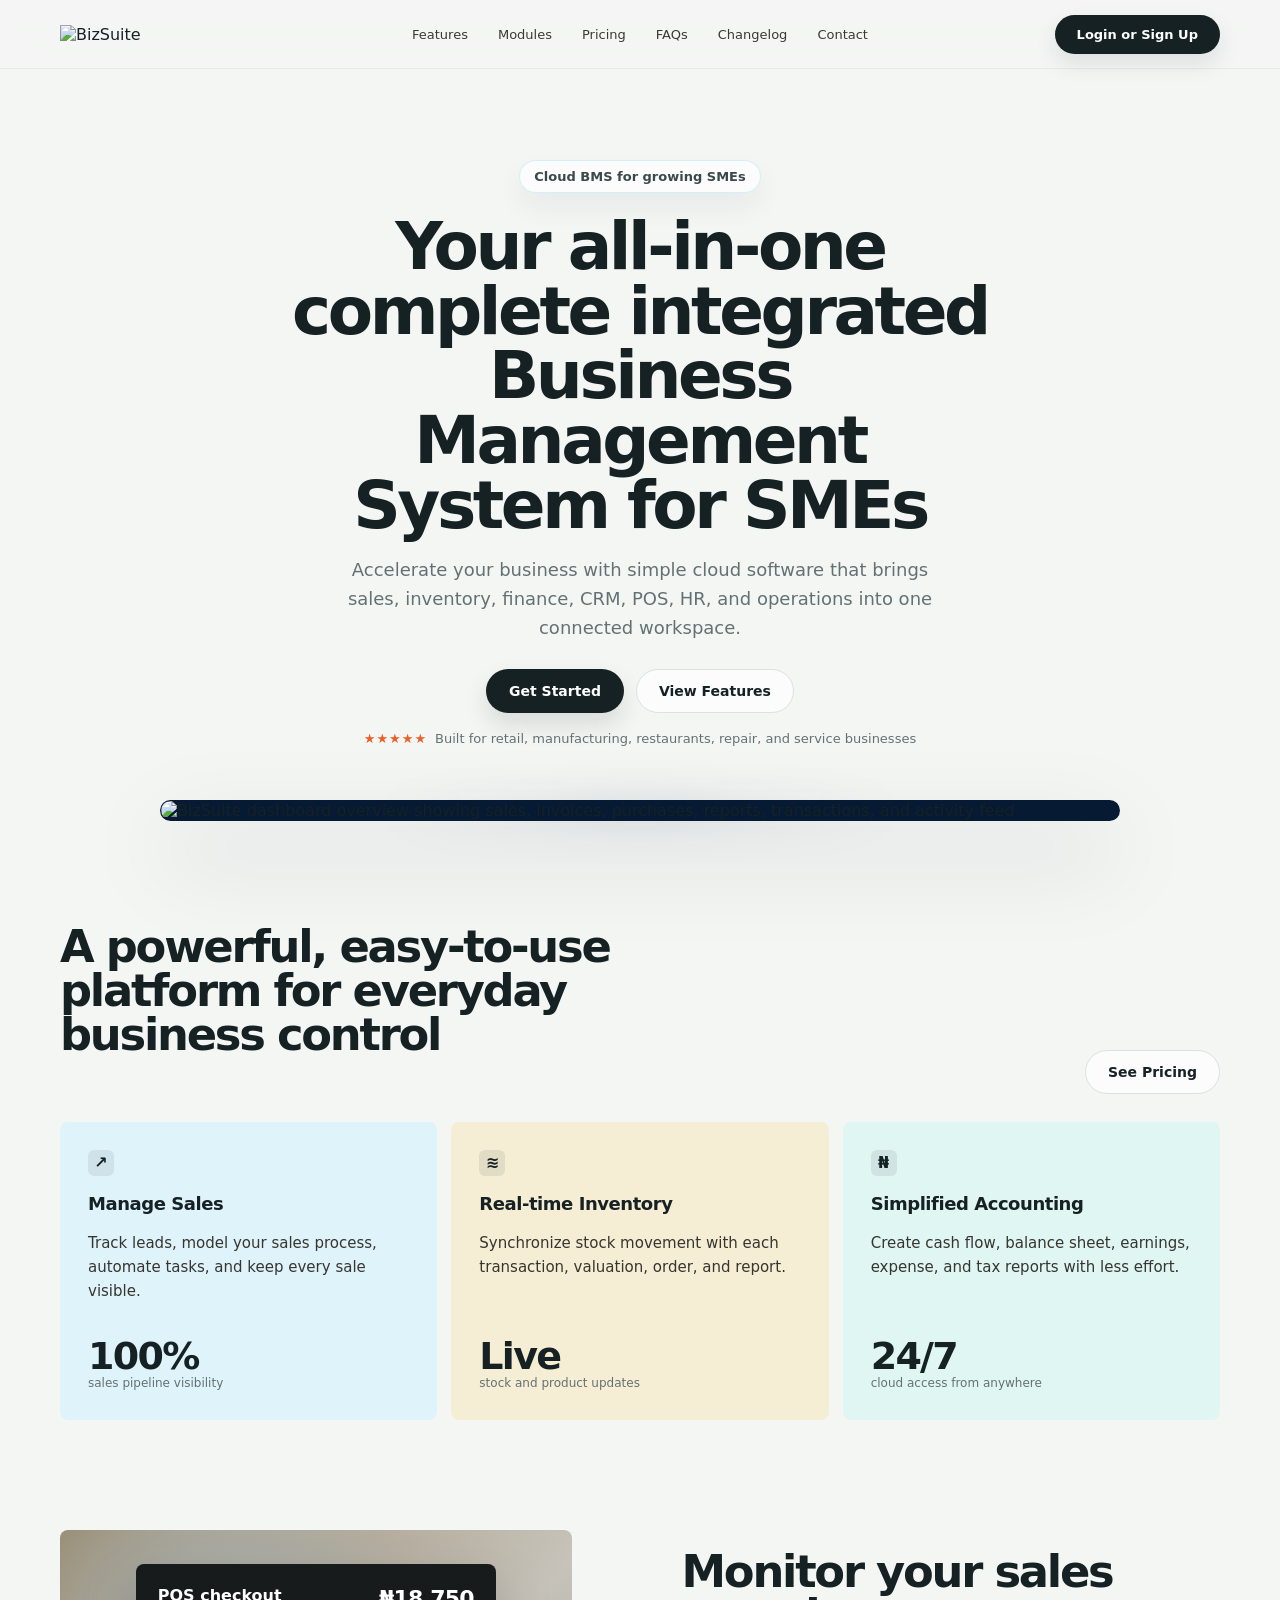
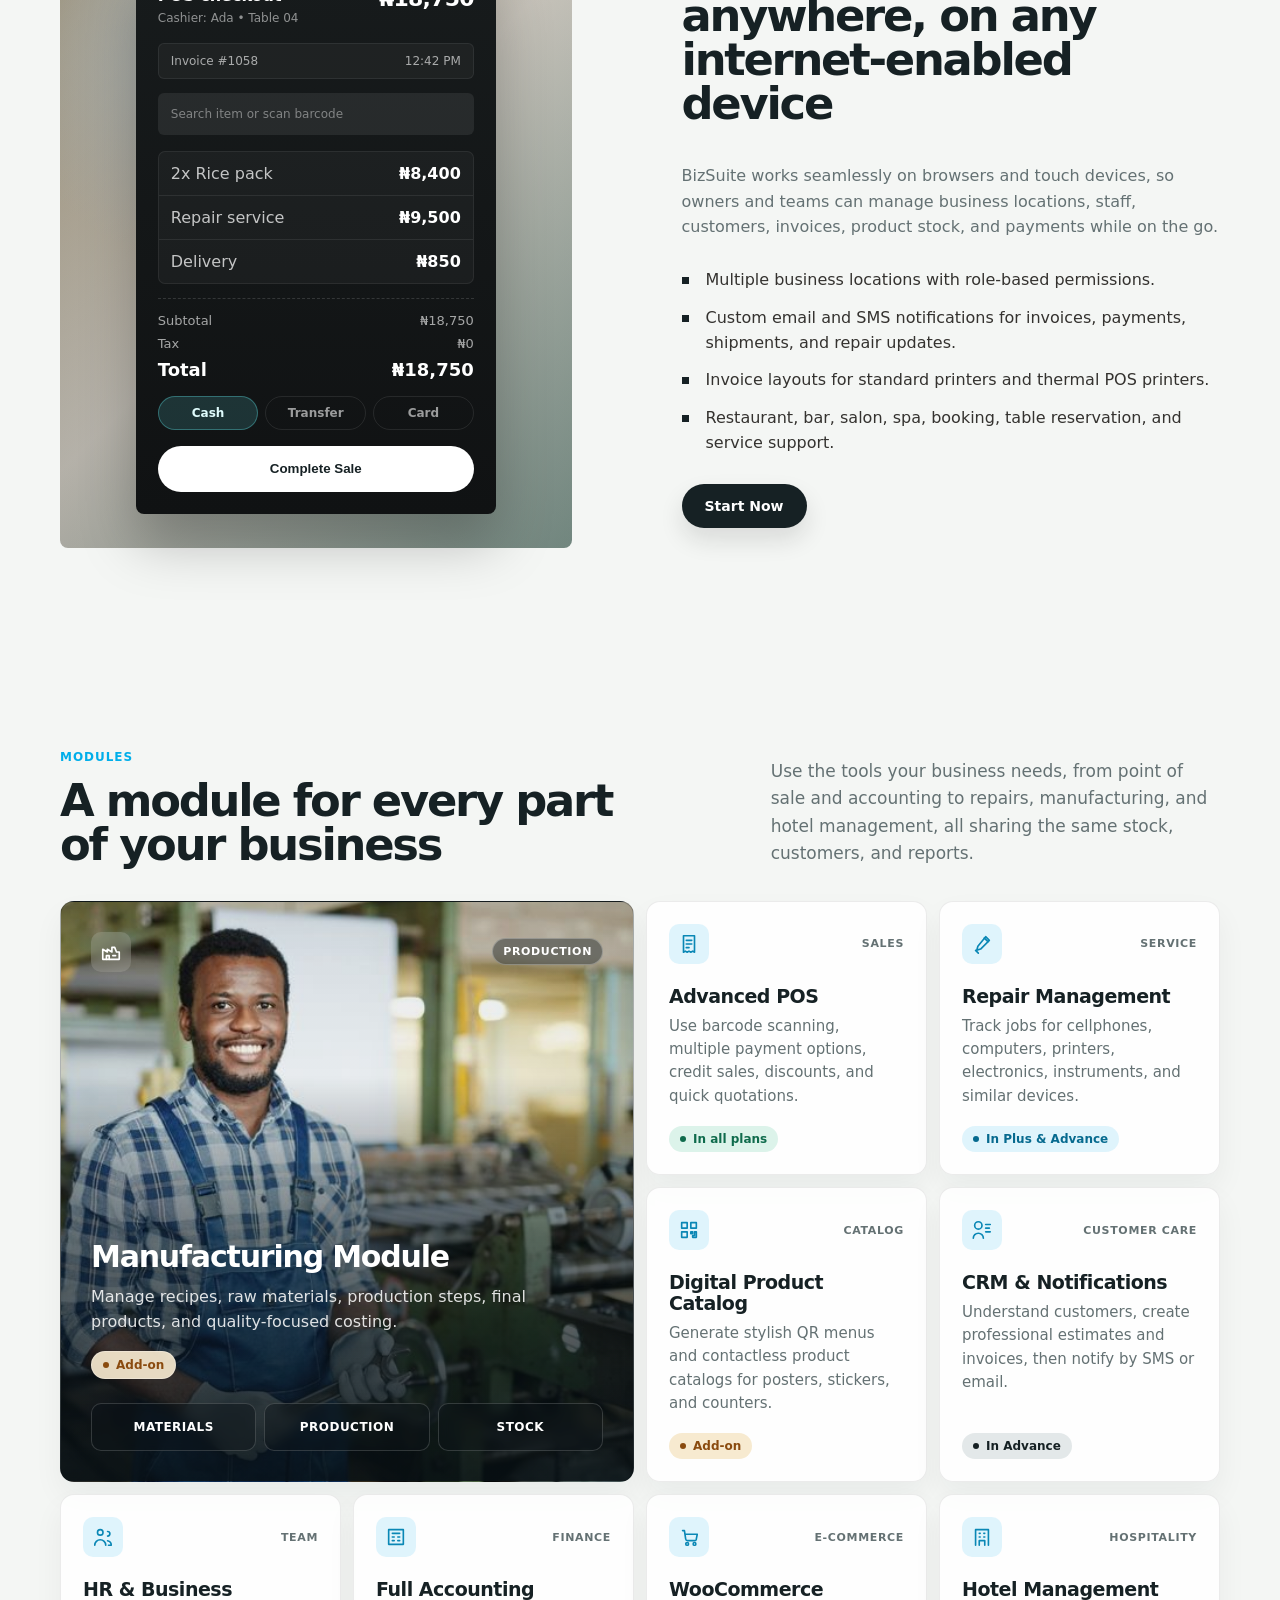
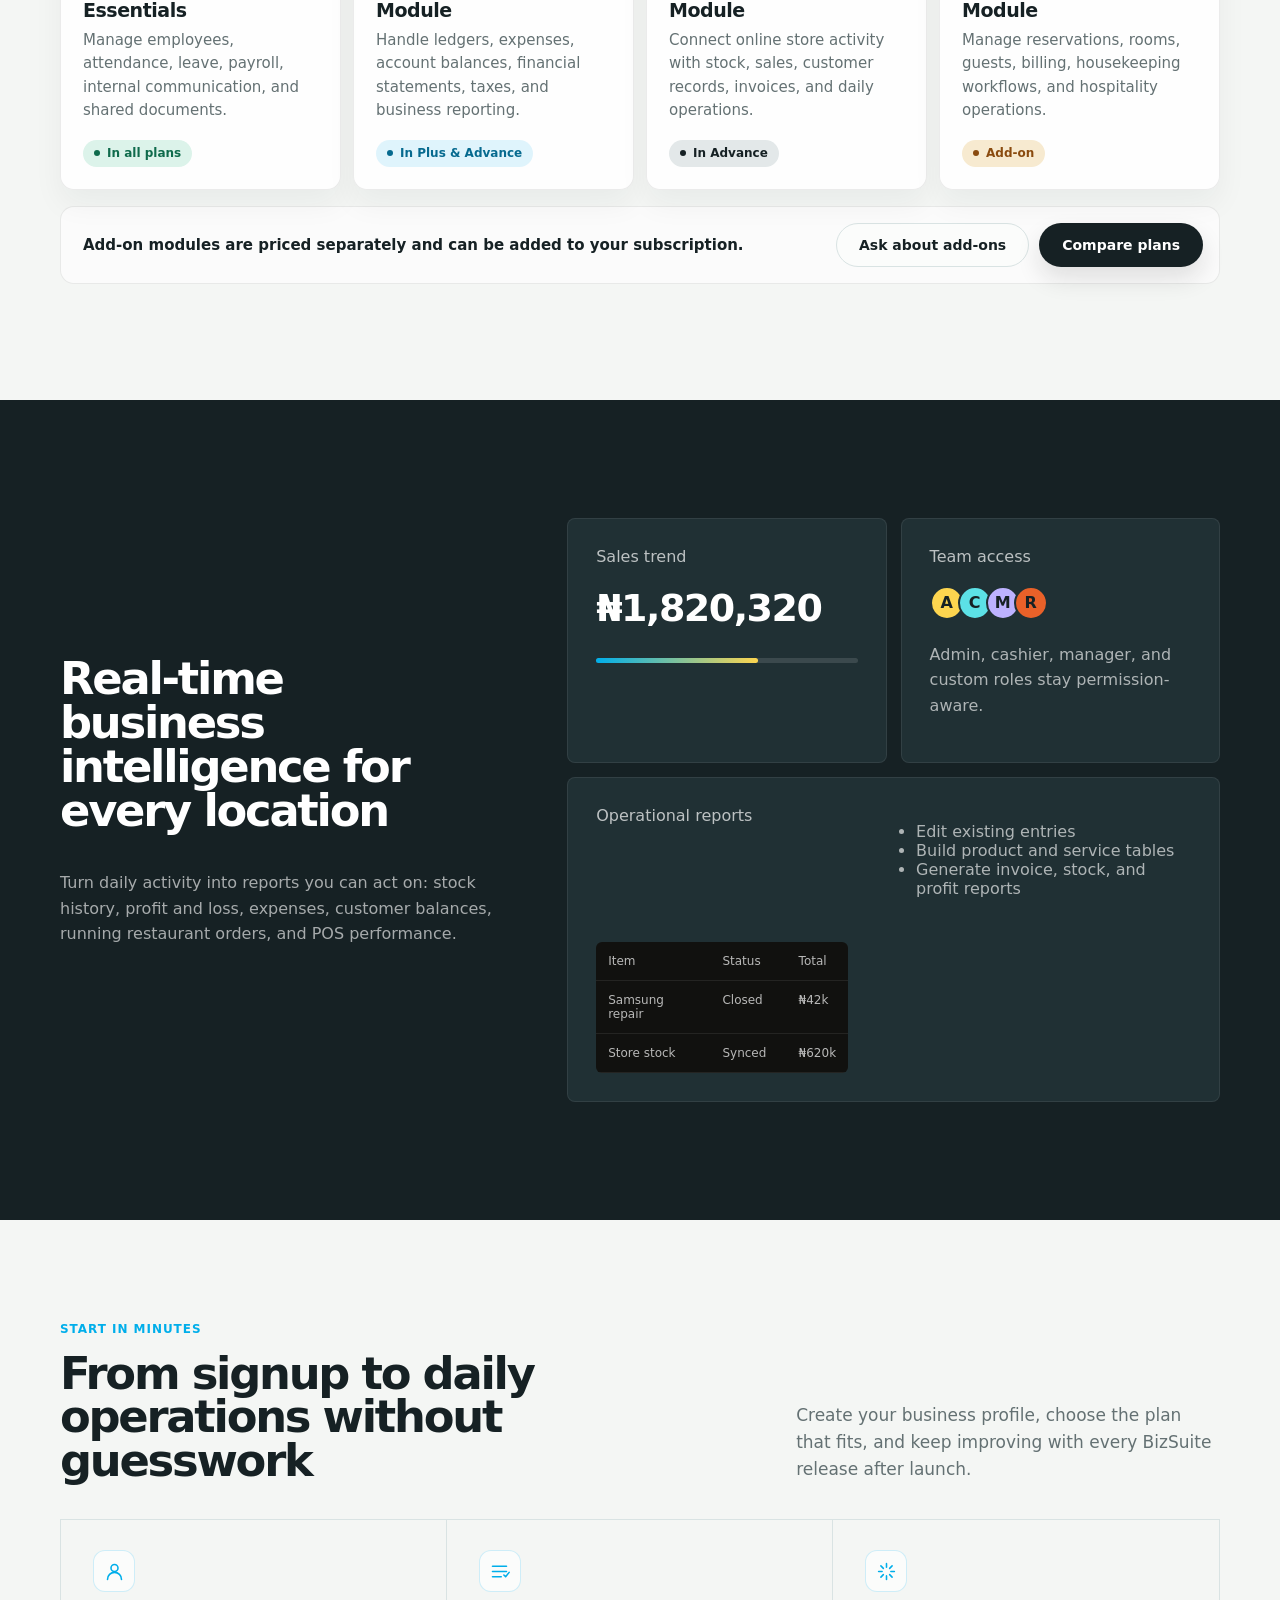
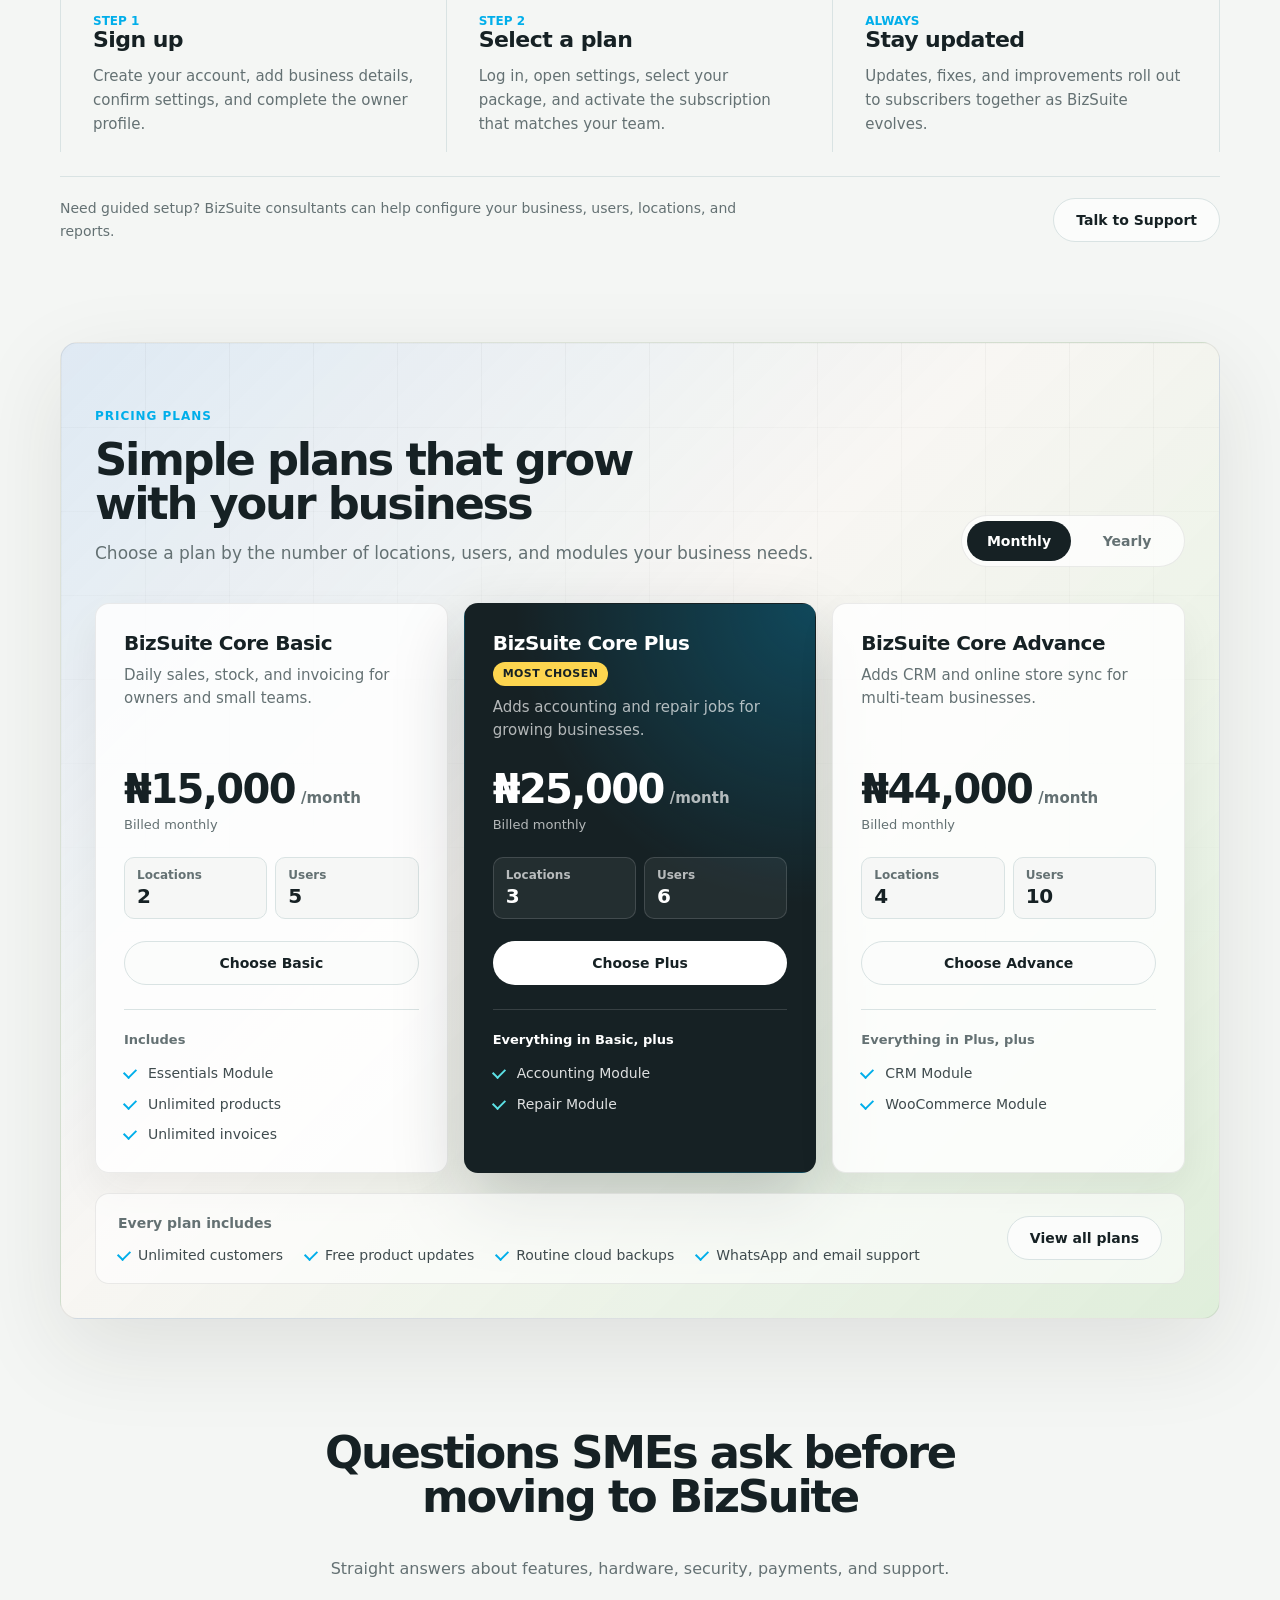
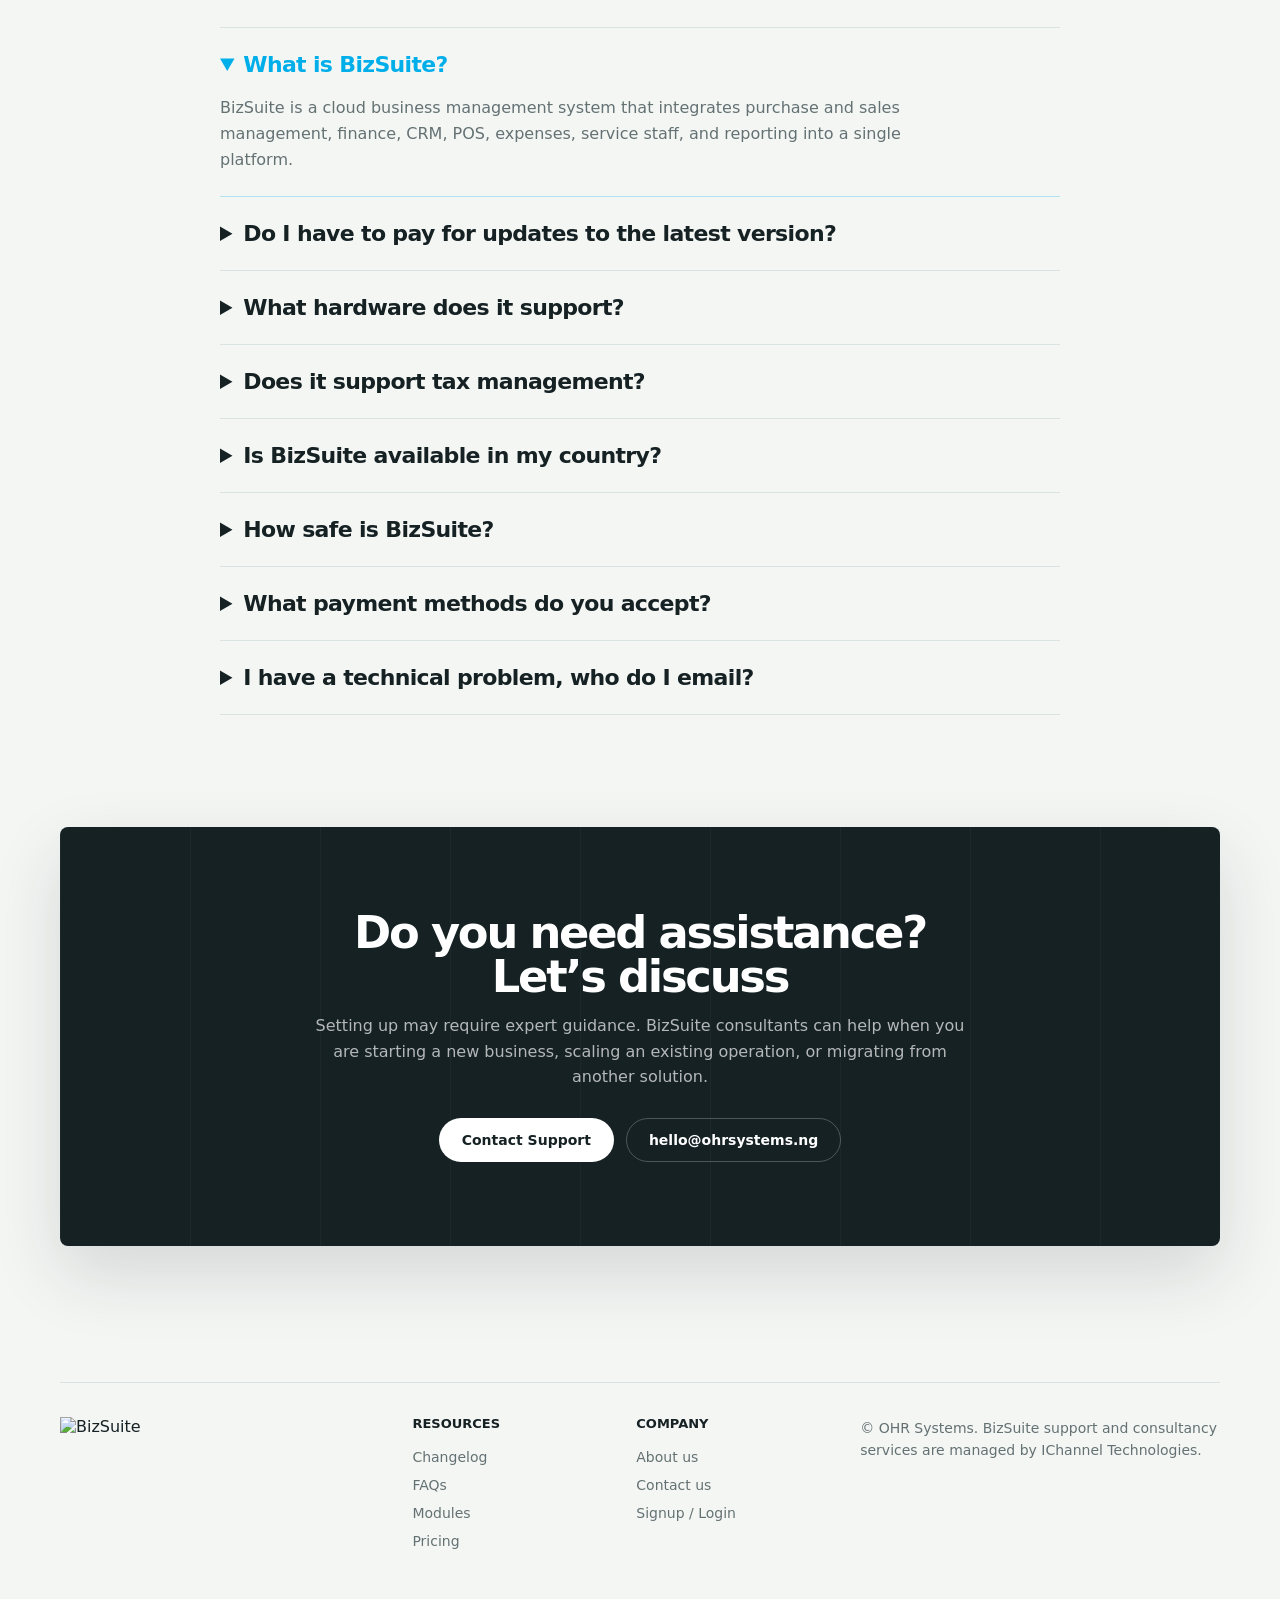
==== commit f509ea58: "Refactor pricing card styles and layout; update JavaScript for billing cycles - Adjusted CSS for mod" ====
--- a/index.html
+++ b/index.html
@@ -373,27 +373,27 @@
       <section class="modules section-shell" id="modules">
         <div class="modules-head">
           <div>
-            <p class="eyebrow">Module ecosystem</p>
-            <h2>Optimized business modules for SMEs</h2>
+            <p class="eyebrow">Modules</p>
+            <h2>A module for every part of your business</h2>
           </div>
           <p>
-            Extend BizSuite with adaptive modules that fit how your business sells, serves,
-            repairs, manufactures, hosts, accounts, and grows.
+            Use the tools your business needs, from point of sale and accounting to repairs,
+            manufacturing, and hotel management, all sharing the same stock, customers, and reports.
           </p>
         </div>
         <div class="module-grid">
           <article class="module-card module-card-featured module-card-manufacturing">
             <div class="module-card-top">
-              <span>01</span>
               <svg class="module-icon" aria-hidden="true" viewBox="0 0 24 24">
                 <path d="M3 20V9l5 3V9l5 3V7h3l2 5h3v8H3Z" />
                 <path d="M7 20v-4h3v4" />
                 <path d="M14 16h3" />
               </svg>
+              <span class="module-tag">Production</span>
             </div>
             <h3>Manufacturing Module</h3>
-            <strong>Production</strong>
             <p>Manage recipes, raw materials, production steps, final products, and quality-focused costing.</p>
+            <p class="module-plan" data-tier="addon">Add-on</p>
             <div class="module-flow" aria-hidden="true">
               <span>Materials</span>
               <span>Production</span>
@@ -402,34 +402,33 @@
           </article>
           <article class="module-card">
             <div class="module-card-top">
-              <span>02</span>
               <svg class="module-icon" aria-hidden="true" viewBox="0 0 24 24">
                 <path d="M6 3h12v18l-2-1.2-2 1.2-2-1.2-2 1.2-2-1.2L6 21V3Z" />
                 <path d="M9 8h6" />
                 <path d="M9 12h6" />
                 <path d="M9 16h3" />
               </svg>
+              <span class="module-tag">Sales</span>
             </div>
             <h3>Advanced POS</h3>
-            <strong>Sales</strong>
             <p>Use barcode scanning, multiple payment options, credit sales, discounts, and quick quotations.</p>
+            <p class="module-plan" data-tier="all">In all plans</p>
           </article>
           <article class="module-card">
             <div class="module-card-top">
-              <span>03</span>
               <svg class="module-icon" aria-hidden="true" viewBox="0 0 24 24">
                 <path d="m14.5 5.5 4 4" />
                 <path d="M16 4l4 4-9.5 9.5-4.2 1.2 1.2-4.2L16 4Z" />
                 <path d="m5 19 3 3" />
               </svg>
+              <span class="module-tag">Service</span>
             </div>
             <h3>Repair Management</h3>
-            <strong>Service</strong>
             <p>Track jobs for cellphones, computers, printers, electronics, instruments, and similar devices.</p>
+            <p class="module-plan" data-tier="plus">In Plus &amp; Advance</p>
           </article>
           <article class="module-card">
             <div class="module-card-top">
-              <span>04</span>
               <svg class="module-icon" aria-hidden="true" viewBox="0 0 24 24">
                 <path d="M4 4h6v6H4V4Z" />
                 <path d="M14 4h6v6h-6V4Z" />
@@ -437,14 +436,14 @@
                 <path d="M14 14h2v2h-2v-2Z" />
                 <path d="M18 14h2v6h-4v-2h2v-4Z" />
               </svg>
+              <span class="module-tag">Catalog</span>
             </div>
             <h3>Digital Product Catalog</h3>
-            <strong>Catalog</strong>
             <p>Generate stylish QR menus and contactless product catalogs for posters, stickers, and counters.</p>
+            <p class="module-plan" data-tier="addon">Add-on</p>
           </article>
           <article class="module-card">
             <div class="module-card-top">
-              <span>05</span>
               <svg class="module-icon" aria-hidden="true" viewBox="0 0 24 24">
                 <path d="M8 11a4 4 0 1 0 0-8 4 4 0 0 0 0 8Z" />
                 <path d="M2.5 21a5.5 5.5 0 0 1 11 0" />
@@ -452,28 +451,28 @@
                 <path d="M16 10h4" />
                 <path d="M16 14h5" />
               </svg>
+              <span class="module-tag">Customer care</span>
             </div>
             <h3>CRM & Notifications</h3>
-            <strong>Customer care</strong>
             <p>Understand customers, create professional estimates and invoices, then notify by SMS or email.</p>
+            <p class="module-plan" data-tier="advance">In Advance</p>
           </article>
           <article class="module-card">
             <div class="module-card-top">
-              <span>06</span>
               <svg class="module-icon" aria-hidden="true" viewBox="0 0 24 24">
                 <path d="M9 10a3 3 0 1 0 0-6 3 3 0 0 0 0 6Z" />
                 <path d="M3 21a6 6 0 0 1 12 0" />
                 <path d="M17 11a2.5 2.5 0 1 0 0-5" />
                 <path d="M18 21h3a5 5 0 0 0-4-4.9" />
               </svg>
+              <span class="module-tag">Team</span>
             </div>
             <h3>HR & Business Essentials</h3>
-            <strong>Team</strong>
             <p>Manage employees, attendance, leave, payroll, internal communication, and shared documents.</p>
+            <p class="module-plan" data-tier="all">In all plans</p>
           </article>
           <article class="module-card">
             <div class="module-card-top">
-              <span>07</span>
               <svg class="module-icon" aria-hidden="true" viewBox="0 0 24 24">
                 <path d="M4 4h16v16H4V4Z" />
                 <path d="M8 8h8" />
@@ -482,27 +481,27 @@
                 <path d="M8 16h2" />
                 <path d="M14 16h2" />
               </svg>
+              <span class="module-tag">Finance</span>
             </div>
             <h3>Full Accounting Module</h3>
-            <strong>Finance</strong>
             <p>Handle ledgers, expenses, account balances, financial statements, taxes, and business reporting.</p>
+            <p class="module-plan" data-tier="plus">In Plus &amp; Advance</p>
           </article>
           <article class="module-card">
             <div class="module-card-top">
-              <span>08</span>
               <svg class="module-icon" aria-hidden="true" viewBox="0 0 24 24">
                 <path d="M5 5h2l1.4 9.2A2 2 0 0 0 10.4 16H18a2 2 0 0 0 1.9-1.4L21 9H8" />
                 <path d="M10 21a1.5 1.5 0 1 0 0-3 1.5 1.5 0 0 0 0 3Z" />
                 <path d="M18 21a1.5 1.5 0 1 0 0-3 1.5 1.5 0 0 0 0 3Z" />
               </svg>
+              <span class="module-tag">E-commerce</span>
             </div>
             <h3>WooCommerce Module</h3>
-            <strong>E-commerce</strong>
             <p>Connect online store activity with stock, sales, customer records, invoices, and daily operations.</p>
+            <p class="module-plan" data-tier="advance">In Advance</p>
           </article>
           <article class="module-card">
             <div class="module-card-top">
-              <span>09</span>
               <svg class="module-icon" aria-hidden="true" viewBox="0 0 24 24">
                 <path d="M5 21V4h14v17" />
                 <path d="M9 21v-5h6v5" />
@@ -511,11 +510,19 @@
                 <path d="M9 12h1" />
                 <path d="M14 12h1" />
               </svg>
+              <span class="module-tag">Hospitality</span>
             </div>
             <h3>Hotel Management Module</h3>
-            <strong>Hospitality</strong>
             <p>Manage reservations, rooms, guests, billing, housekeeping workflows, and hospitality operations.</p>
-          </article>
+            <p class="module-plan" data-tier="addon">Add-on</p>
+          </article>
+        </div>
+        <div class="modules-foot">
+          <p>Add-on modules are priced separately and can be added to your subscription.</p>
+          <div class="modules-foot-actions">
+            <a class="button button-outline" href="https://wa.me/2347031010500">Ask about add-ons</a>
+            <a class="button button-dark" href="#pricing">Compare plans</a>
+          </div>
         </div>
       </section>
 
@@ -622,116 +629,127 @@
         <div class="pricing-head">
           <div class="pricing-copy">
             <p class="eyebrow">Pricing plans</p>
-            <h2>Choose the BizSuite Core plan that matches your operating stage</h2>
-            <p>
-              Compare the three BizSuite Core plans and switch between monthly and yearly billing.
-              Every plan includes unlimited customers, unlimited invoices, and free updates.
-            </p>
-          </div>
-          <div class="pricing-controls" aria-label="Billing period switch">
-            <button class="pricing-toggle is-active" type="button" data-pricing-toggle="monthly" aria-pressed="true">
-              Monthly
-            </button>
-            <button class="pricing-toggle" type="button" data-pricing-toggle="yearly" aria-pressed="false">
-              Yearly
-            </button>
-          </div>
-        </div>
-        <div class="pricing-proof" aria-label="Pricing highlights">
-          <span>No setup friction</span>
-          <span>Unlimited invoices</span>
-          <span>Cloud updates included</span>
-        </div>
+            <h2>Simple plans that grow with your business</h2>
+            <p>Choose a plan by the number of locations, users, and modules your business needs.</p>
+          </div>
+          <div class="pricing-controls" role="group" aria-label="Billing period">
+            <button class="pricing-toggle is-active" type="button" data-pricing-toggle="monthly" aria-pressed="true">Monthly</button>
+            <button class="pricing-toggle" type="button" data-pricing-toggle="yearly" aria-pressed="false">Yearly</button>
+          </div>
+        </div>
+
         <!-- Pricing lives here only. script.js swaps the data-monthly-* / data-yearly-* values when billing is toggled. -->
         <div class="pricing-grid">
           <article
             class="pricing-card"
             data-plan
-            data-monthly-price="&#8358;15,000.00"
-            data-yearly-price="&#8358;180,000.00"
-            data-monthly-caption="Unlimited customers, unlimited invoices, essential workflows."
-            data-yearly-caption="Annual billing for the same core setup and operational essentials."
+            data-monthly-price="&#8358;15,000"
+            data-yearly-price="&#8358;180,000"
+            data-monthly-caption="Billed monthly"
+            data-yearly-caption="Billed once a year"
             data-monthly-cta="https://app.bizsuite.com.ng/business/register?package=4"
             data-yearly-cta="https://app.bizsuite.com.ng/business/register?package=7"
           >
-            <p class="plan-kicker">For lean teams</p>
-            <h3>BizSuite Core Basic</h3>
-            <p>For owners and compact operations who want dependable daily business control.</p>
-            <strong><span data-plan-price>&#8358;15,000.00</span> <small data-plan-cycle>/ month</small></strong>
-            <p class="plan-caption" data-plan-caption>Unlimited customers, unlimited invoices, essential workflows.</p>
-            <ul>
-              <li>2 Business Locations</li>
-              <li>3 Users</li>
-              <li>Unlimited Products</li>
-              <li>Unlimited Invoices</li>
-              <li>Essentials Module</li>
-            </ul>
-            <a class="button button-outline" data-plan-cta href="https://app.bizsuite.com.ng/business/register?package=4">Register &amp; Subscribe</a>
-          </article>
+            <header class="plan-head">
+              <h3>BizSuite Core Basic</h3>
+              <p>Daily sales, stock, and invoicing for owners and small teams.</p>
+            </header>
+            <div class="plan-price">
+              <p class="plan-amount"><span data-plan-price>&#8358;15,000</span> <small data-plan-cycle>/month</small></p>
+              <p class="plan-caption" data-plan-caption>Billed monthly</p>
+            </div>
+            <dl class="plan-limits">
+              <div><dt>Locations</dt><dd>2</dd></div>
+              <div><dt>Users</dt><dd>5</dd></div>
+            </dl>
+            <a class="button button-outline plan-cta" data-plan-cta href="https://app.bizsuite.com.ng/business/register?package=4">Choose Basic</a>
+            <div class="plan-features">
+              <p>Includes</p>
+              <ul>
+                <li>Essentials Module</li>
+                <li>Unlimited products</li>
+                <li>Unlimited invoices</li>
+              </ul>
+            </div>
+          </article>
+
           <article
             class="pricing-card featured-plan"
             data-plan
-            data-monthly-price="&#8358;25,000.00"
-            data-yearly-price="&#8358;300,000.00"
-            data-monthly-caption="Unlimited customers, unlimited invoices, accounting and repair support."
-            data-yearly-caption="Annual billing for growing teams that need stronger finance and service flows."
+            data-monthly-price="&#8358;25,000"
+            data-yearly-price="&#8358;300,000"
+            data-monthly-caption="Billed monthly"
+            data-yearly-caption="Billed once a year"
             data-monthly-cta="https://app.bizsuite.com.ng/business/register?package=5"
             data-yearly-cta="https://app.bizsuite.com.ng/business/register?package=8"
           >
-            <span class="plan-ribbon">Best fit for growing teams</span>
-            <p class="plan-kicker">Most chosen</p>
-            <h3>BizSuite Core Plus</h3>
-            <p>For growing businesses that need accounting structure and repair operations in one stack.</p>
-            <strong><span data-plan-price>&#8358;25,000.00</span> <small data-plan-cycle>/ month</small></strong>
-            <p class="plan-caption" data-plan-caption>Unlimited customers, unlimited invoices, accounting and repair support.</p>
-            <ul>
-              <li>3 Business Locations</li>
-              <li>3 Users</li>
-              <li>Unlimited Products</li>
-              <li>Unlimited Invoices</li>
-              <li>Accounting Module</li>
-              <li>Essentials Module</li>
-              <li>Repair Module</li>
-            </ul>
-            <a class="button button-dark" data-plan-cta href="https://app.bizsuite.com.ng/business/register?package=5">Register &amp; Subscribe</a>
-          </article>
+            <header class="plan-head">
+              <h3>BizSuite Core Plus <span class="plan-badge">Most chosen</span></h3>
+              <p>Adds accounting and repair jobs for growing businesses.</p>
+            </header>
+            <div class="plan-price">
+              <p class="plan-amount"><span data-plan-price>&#8358;25,000</span> <small data-plan-cycle>/month</small></p>
+              <p class="plan-caption" data-plan-caption>Billed monthly</p>
+            </div>
+            <dl class="plan-limits">
+              <div><dt>Locations</dt><dd>3</dd></div>
+              <div><dt>Users</dt><dd>6</dd></div>
+            </dl>
+            <a class="button button-light plan-cta" data-plan-cta href="https://app.bizsuite.com.ng/business/register?package=5">Choose Plus</a>
+            <div class="plan-features">
+              <p>Everything in Basic, plus</p>
+              <ul>
+                <li>Accounting Module</li>
+                <li>Repair Module</li>
+              </ul>
+            </div>
+          </article>
+
           <article
             class="pricing-card"
             data-plan
-            data-monthly-price="&#8358;44,000.00"
-            data-yearly-price="&#8358;528,000.00"
-            data-monthly-caption="Unlimited customers, unlimited invoices, CRM and commerce-ready operations."
-            data-yearly-caption="Annual billing for multi-team businesses with added connector capability."
+            data-monthly-price="&#8358;44,000"
+            data-yearly-price="&#8358;528,000"
+            data-monthly-caption="Billed monthly"
+            data-yearly-caption="Billed once a year"
             data-monthly-cta="https://app.bizsuite.com.ng/business/register?package=6"
             data-yearly-cta="https://app.bizsuite.com.ng/business/register?package=9"
           >
-            <p class="plan-kicker">For scaling operators</p>
-            <h3>BizSuite Core Advance</h3>
-            <p>For multi-team businesses that need richer sales, CRM, connector, and commerce capability.</p>
-            <strong><span data-plan-price>&#8358;44,000.00</span> <small data-plan-cycle>/ month</small></strong>
-            <p class="plan-caption" data-plan-caption>Unlimited customers, unlimited invoices, CRM and commerce-ready operations.</p>
+            <header class="plan-head">
+              <h3>BizSuite Core Advance</h3>
+              <p>Adds CRM and online store sync for multi-team businesses.</p>
+            </header>
+            <div class="plan-price">
+              <p class="plan-amount"><span data-plan-price>&#8358;44,000</span> <small data-plan-cycle>/month</small></p>
+              <p class="plan-caption" data-plan-caption>Billed monthly</p>
+            </div>
+            <dl class="plan-limits">
+              <div><dt>Locations</dt><dd>4</dd></div>
+              <div><dt>Users</dt><dd>10</dd></div>
+            </dl>
+            <a class="button button-outline plan-cta" data-plan-cta href="https://app.bizsuite.com.ng/business/register?package=6">Choose Advance</a>
+            <div class="plan-features">
+              <p>Everything in Plus, plus</p>
+              <ul>
+                <li>CRM Module</li>
+                <li>WooCommerce Module</li>
+                <li data-billing-only="yearly" hidden>Connector Module</li>
+              </ul>
+            </div>
+          </article>
+        </div>
+
+        <div class="pricing-note">
+          <div class="pricing-includes">
+            <p>Every plan includes</p>
             <ul>
-              <li>4 Business Locations</li>
-              <li>10 Users</li>
-              <li>Unlimited Products</li>
-              <li>Unlimited Invoices</li>
-              <li>Accounting Module</li>
-              <li data-billing-only="yearly" hidden>Connector Module (yearly plan)</li>
-              <li>CRM Module</li>
-              <li>Essentials Module</li>
-              <li>Repair Module</li>
-              <li>WooCommerce Module</li>
+              <li>Unlimited customers</li>
+              <li>Free product updates</li>
+              <li>Routine cloud backups</li>
+              <li>WhatsApp and email support</li>
             </ul>
-            <a class="button button-outline" data-plan-cta href="https://app.bizsuite.com.ng/business/register?package=6">Register &amp; Subscribe</a>
-          </article>
-        </div>
-        <div
-          class="pricing-note"
-          data-monthly-note="Prices are per month. Switch to yearly to pay once a year."
-          data-yearly-note="Prices are billed once a year."
-        >
-          <p data-pricing-note-text>Prices are per month. Switch to yearly to pay once a year.</p>
-          <a class="button button-soft" href="https://app.bizsuite.com.ng/pricing">View Other BizSuite Plans</a>
+          </div>
+          <a class="button button-soft" href="https://app.bizsuite.com.ng/pricing">View all plans</a>
         </div>
       </section>
 
--- a/styles.css
+++ b/styles.css
@@ -904,246 +904,212 @@
   gap: 12px;
 }
 
+/* Cards are informational, not links, so there is no hover lift. */
 .module-card {
   position: relative;
-  display: grid;
-  grid-template-rows: auto auto auto 1fr;
-  align-content: stretch;
+  display: flex;
+  flex-direction: column;
   min-height: 220px;
   overflow: hidden;
   border: 1px solid rgba(23, 23, 21, 0.08);
-  border-radius: 12px;
-  background:
-    linear-gradient(145deg, rgba(255, 255, 255, 0.88), rgba(251, 250, 247, 0.5)),
-    var(--paper);
+  border-radius: 14px;
+  background: rgba(255, 255, 255, 0.86);
   padding: 22px;
-  box-shadow: 0 16px 34px rgba(22, 33, 36, 0.06);
-  transition: border-color 180ms ease, box-shadow 180ms ease, transform 180ms ease;
-}
-
-.module-card::after {
+  box-shadow: 0 14px 30px rgba(22, 33, 36, 0.05);
+}
+
+.module-card-top {
+  display: flex;
+  align-items: center;
+  justify-content: space-between;
+  gap: 12px;
+  margin-bottom: 22px;
+}
+
+.module-icon {
+  flex-shrink: 0;
+  width: 40px;
+  height: 40px;
+  border-radius: 10px;
+  background: rgba(0, 174, 234, 0.12);
+  color: #0a87b5;
+  fill: none;
+  stroke: currentColor;
+  stroke-width: 1.8;
+  stroke-linecap: round;
+  stroke-linejoin: round;
+  padding: 9px;
+}
+
+.module-tag {
+  color: var(--muted);
+  font-size: 11px;
+  font-weight: 800;
+  letter-spacing: 0.06em;
+  text-transform: uppercase;
+}
+
+.module-card h3 {
+  margin-bottom: 8px;
+  font-size: 19px;
+}
+
+.module-card p {
+  margin-bottom: 18px;
+  color: var(--muted);
+  font-size: 15px;
+  line-height: 1.55;
+}
+
+/* Plan label pinned to the bottom of each card; colour shows the plan level. */
+.module-card .module-plan {
+  display: inline-flex;
+  width: fit-content;
+  align-items: center;
+  gap: 7px;
+  margin-top: auto;
+  margin-bottom: 0;
+  border-radius: 999px;
+  background: var(--plan-bg, #eef2f2);
+  color: var(--plan-ink, var(--ink));
+  padding: 6px 11px;
+  font-size: 12px;
+  font-weight: 760;
+  line-height: 1.2;
+}
+
+.module-card .module-plan::before {
   content: "";
-  position: absolute;
-  inset: auto 18px 0;
-  height: 3px;
-  border-radius: 999px 999px 0 0;
-  background: linear-gradient(90deg, var(--accent), var(--yellow), var(--orange));
-  opacity: 0;
-  transition: opacity 180ms ease;
-}
-
-.module-card:hover {
-  border-color: rgba(0, 174, 234, 0.28);
-  box-shadow: 0 24px 50px rgba(22, 33, 36, 0.11);
-  transform: translateY(-3px);
-}
-
-.module-card:hover::after {
-  opacity: 1;
-}
-
+  width: 6px;
+  height: 6px;
+  border-radius: 999px;
+  background: currentColor;
+}
+
+.module-plan[data-tier="all"] {
+  --plan-bg: #dcf3ea;
+  --plan-ink: #0f6b4c;
+}
+
+.module-plan[data-tier="plus"] {
+  --plan-bg: rgba(0, 174, 234, 0.12);
+  --plan-ink: #066a8f;
+}
+
+.module-plan[data-tier="advance"] {
+  --plan-bg: #e3e8e9;
+  --plan-ink: var(--ink);
+}
+
+.module-plan[data-tier="addon"] {
+  --plan-bg: #f7ead0;
+  --plan-ink: #8a4b0f;
+}
+
+/* Featured manufacturing card: photo with text anchored to the bottom. */
 .module-card-featured {
   grid-column: span 2;
   grid-row: span 2;
   min-height: 452px;
+  padding: 30px;
+}
+
+.module-card-manufacturing {
+  border-color: rgba(12, 21, 26, 0.26);
   background:
-    linear-gradient(145deg, rgba(0, 174, 234, 0.22), rgba(92, 225, 230, 0.12) 48%, rgba(253, 213, 79, 0.14)),
-    var(--paper);
-  padding: 30px;
-}
-
-.module-card-manufacturing {
-  background:
-    radial-gradient(circle at 18% 84%, rgba(0, 174, 234, 0.28) 0%, rgba(0, 174, 234, 0.16) 14%, rgba(0, 174, 234, 0) 33%),
-    linear-gradient(180deg, rgba(8, 16, 20, 0.04) 0%, rgba(8, 16, 20, 0.12) 38%, rgba(8, 16, 20, 0.36) 62%, rgba(8, 16, 20, 0.74) 100%),
+    linear-gradient(180deg, rgba(8, 16, 20, 0.1) 0%, rgba(8, 16, 20, 0.05) 30%, rgba(8, 16, 20, 0.55) 58%, rgba(8, 16, 20, 0.9) 100%),
     url("assets/manufacturing.jpg") 42% center/cover no-repeat;
-  border-color: rgba(12, 21, 26, 0.26);
   color: #fff;
 }
 
-.module-card-manufacturing::after {
-  inset: 0;
-  height: auto;
-  border-radius: inherit;
-  background:
-    linear-gradient(180deg, rgba(10, 18, 24, 0) 0%, rgba(10, 18, 24, 0) 48%, rgba(10, 18, 24, 0.12) 66%, rgba(10, 18, 24, 0.34) 100%);
-  opacity: 1;
-  pointer-events: none;
-}
-
-.module-card-featured::before {
-  content: "";
-  position: absolute;
-  inset: 18px 18px auto auto;
-  width: 90px;
-  height: 90px;
-  border-radius: 28px;
-  background:
-    linear-gradient(135deg, var(--accent), var(--accent-2) 52%, var(--yellow));
-  opacity: 0.16;
-  transform: rotate(12deg);
-}
-
-.module-card-top {
-  display: flex;
-  align-items: center;
-  justify-content: space-between;
-  gap: 16px;
-  margin-bottom: 24px;
-}
-
-.module-icon {
-  display: grid;
-  width: 38px;
-  height: 38px;
-  border-radius: 8px;
-  background:
-    linear-gradient(145deg, rgba(255, 255, 255, 0.14), rgba(255, 255, 255, 0)),
-    var(--ink);
+.module-card-manufacturing .module-card-top {
+  margin-bottom: auto;
+}
+
+.module-card-manufacturing .module-icon {
+  background: rgba(255, 255, 255, 0.16);
   color: #fff;
-  fill: none;
-  stroke: currentColor;
-  stroke-width: 1.7;
-  stroke-linecap: round;
-  stroke-linejoin: round;
-  padding: 8px;
-  opacity: 0.42;
-  transition: background 180ms ease, color 180ms ease, transform 180ms ease, opacity 180ms ease;
-}
-
-.module-card-featured .module-icon {
-  opacity: 0.68;
-}
-
-.module-card-manufacturing > * {
+  backdrop-filter: blur(8px);
+}
+
+.module-card-manufacturing .module-tag {
+  border: 1px solid rgba(255, 255, 255, 0.28);
+  border-radius: 999px;
+  background: rgba(12, 20, 25, 0.4);
+  color: #fff;
+  padding: 6px 10px;
+  backdrop-filter: blur(8px);
+}
+
+.module-card-featured h3 {
+  max-width: 420px;
+  margin-top: 120px;
+  margin-bottom: 12px;
+  color: #fff;
+  font-size: 30px;
+  letter-spacing: -0.04em;
+}
+
+.module-card-featured p {
+  max-width: 440px;
+  margin-bottom: 0;
+  color: rgba(255, 255, 255, 0.86);
+  font-size: 16px;
+}
+
+.module-flow {
+  display: grid;
+  grid-template-columns: repeat(3, 1fr);
+  gap: 8px;
+  margin-top: 24px;
+}
+
+.module-flow span {
   position: relative;
-  z-index: 1;
-}
-
-.module-card-manufacturing .module-card-top span,
-.module-card-manufacturing h3,
-.module-card-manufacturing p {
-  color: #fff;
-}
-
-.module-card-manufacturing .module-card-top {
-  margin-bottom: 156px;
-}
-
-.module-card-manufacturing h3 {
-  margin-bottom: 14px;
-}
-
-.module-card-manufacturing strong {
-  margin-bottom: 22px;
-}
-
-.module-card-manufacturing p {
-  max-width: 360px;
-  line-height: 1.45;
-}
-
-.module-card-manufacturing h3,
-.module-card-manufacturing p,
-.module-card-manufacturing strong,
-.module-card-manufacturing .module-card-top span {
-  text-shadow: 0 8px 18px rgba(0, 0, 0, 0.22);
-}
-
-.module-card-manufacturing strong {
-  background: rgba(255, 255, 255, 0.14);
-  border: 1px solid rgba(255, 255, 255, 0.3);
-  color: #fff !important;
-  box-shadow: 0 10px 24px rgba(6, 19, 26, 0.16);
-  backdrop-filter: blur(8px);
-}
-
-.module-card-manufacturing .module-icon {
-  background:
-    linear-gradient(145deg, rgba(255, 255, 255, 0.18), rgba(255, 255, 255, 0.03)),
-    rgba(32, 40, 44, 0.38);
-  color: #fff;
-  opacity: 0.88;
-}
-
-.module-card-manufacturing .module-flow span {
-  border-color: rgba(255, 255, 255, 0.16);
+  display: grid;
+  min-height: 48px;
+  place-items: center;
+  border: 1px solid rgba(255, 255, 255, 0.16);
+  border-radius: 10px;
   background: rgba(12, 20, 25, 0.42);
   color: #fff;
+  font-size: 12px;
+  font-weight: 800;
+  letter-spacing: 0.04em;
+  text-transform: uppercase;
   backdrop-filter: blur(6px);
-  box-shadow: inset 0 1px 0 rgba(255, 255, 255, 0.05);
-}
-
-.module-card:hover .module-icon {
-  background:
-    linear-gradient(145deg, rgba(255, 255, 255, 0.2), rgba(255, 255, 255, 0)),
-    var(--accent);
-  opacity: 1;
-  transform: rotate(-2deg) scale(1.04);
-}
-
-.module-grid span,
-.timeline span {
-  display: inline-flex;
-  color: var(--accent);
-  font-size: 12px;
-  font-weight: 850;
-  text-transform: uppercase;
-}
-
-.module-card h3 {
-  max-width: 260px;
-  margin-bottom: 10px;
-  font-size: 19px;
-}
-
-.module-card-featured h3 {
-  max-width: 420px;
-  font-size: 30px;
-  letter-spacing: -0.04em;
-}
-
-.module-card strong {
-  display: inline-flex;
-  width: fit-content;
-  margin-bottom: 18px;
-  border-radius: 999px;
-  background: rgba(0, 174, 234, 0.1);
-  color: #08779d;
-  padding: 7px 10px;
-  font-size: 12px;
-  line-height: 1;
-}
-
-.module-grid p {
-  margin-bottom: 0;
+}
+
+.modules-foot {
+  display: flex;
+  flex-wrap: wrap;
+  justify-content: space-between;
+  gap: 14px 24px;
+  align-items: center;
+  margin-top: 16px;
+  border: 1px solid rgba(23, 23, 21, 0.08);
+  border-radius: 14px;
+  background: rgba(255, 255, 255, 0.6);
+  padding: 16px 16px 16px 22px;
+}
+
+.modules-foot p {
+  margin: 0;
+  color: var(--ink);
   font-size: 15px;
-}
-
-.module-card-featured p {
-  max-width: 470px;
-  font-size: 16px;
-}
-
-.module-flow {
-  display: grid;
-  grid-template-columns: repeat(3, 1fr);
-  gap: 8px;
-  align-self: end;
-  margin-top: 28px;
-}
-
-.module-flow span {
-  display: grid;
-  min-height: 58px;
-  place-items: center;
-  border: 1px solid rgba(0, 174, 234, 0.16);
-  border-radius: 10px;
-  background: rgba(255, 255, 255, 0.56);
-  color: var(--ink);
-  font-size: 12px;
-  font-weight: 820;
-  text-transform: uppercase;
+  font-weight: 650;
+}
+
+.modules-foot-actions {
+  display: flex;
+  flex-wrap: wrap;
+  gap: 10px;
+}
+
+.module-card-manufacturing .module-plan {
+  margin-top: 16px;
+  border: 1px solid rgba(255, 255, 255, 0.28);
+  background: rgba(247, 234, 208, 0.92);
 }
 
 .dark-band {
@@ -1284,6 +1250,14 @@
   font-size: 17px;
 }
 
+.timeline span {
+  display: inline-flex;
+  color: var(--accent);
+  font-size: 12px;
+  font-weight: 850;
+  text-transform: uppercase;
+}
+
 .timeline {
   position: relative;
   z-index: 1;
@@ -1389,7 +1363,7 @@
   background:
     linear-gradient(135deg, rgba(220, 233, 246, 0.86), rgba(251, 250, 247, 0.74) 44%, rgba(220, 239, 217, 0.82)),
     #eeece6;
-  padding: 64px 34px 38px;
+  padding: 64px 34px 34px;
   box-shadow: 0 30px 90px rgba(41, 36, 28, 0.1);
 }
 
@@ -1411,16 +1385,12 @@
   display: flex;
   justify-content: space-between;
   gap: 34px;
-  align-items: center;
-  margin-bottom: 24px;
-}
-
-.pricing-copy {
-  max-width: 720px;
+  align-items: end;
+  margin-bottom: 36px;
 }
 
 .pricing-copy h2 {
-  max-width: 680px;
+  max-width: 620px;
   margin-bottom: 14px;
 }
 
@@ -1431,197 +1401,247 @@
 
 .pricing-controls {
   display: inline-grid;
-  grid-template-columns: repeat(2, minmax(110px, 1fr));
-  gap: 8px;
-  padding: 6px;
+  flex-shrink: 0;
+  grid-template-columns: repeat(2, minmax(104px, 1fr));
+  gap: 4px;
+  padding: 5px;
   border: 1px solid rgba(23, 23, 21, 0.08);
   border-radius: 999px;
   background: rgba(255, 255, 255, 0.74);
-  box-shadow: 0 16px 34px rgba(41, 36, 28, 0.08);
 }
 
 .pricing-toggle {
-  min-height: 42px;
+  min-height: 40px;
   border: 0;
   border-radius: 999px;
   background: transparent;
   color: var(--muted);
+  font: inherit;
   font-size: 14px;
   font-weight: 760;
-  transition: background 180ms ease, color 180ms ease, box-shadow 180ms ease;
+  cursor: pointer;
+  transition: background 180ms ease, color 180ms ease;
 }
 
 .pricing-toggle.is-active {
   background: var(--ink);
   color: #fff;
-  box-shadow: 0 10px 18px rgba(23, 23, 21, 0.12);
-}
-
-.pricing-proof {
-  position: relative;
-  z-index: 1;
-  display: flex;
-  flex-wrap: wrap;
-  gap: 10px;
-  margin-bottom: 20px;
-}
-
-.pricing-proof span {
-  display: inline-flex;
-  min-height: 34px;
-  align-items: center;
-  border: 1px solid rgba(23, 23, 21, 0.08);
-  border-radius: 999px;
-  background: rgba(255, 255, 255, 0.58);
-  padding: 0 14px;
-  color: #34322f;
-  font-size: 13px;
-  font-weight: 720;
-}
-
+}
+
+/* Cards share row tracks (subgrid) so prices, limits and buttons line up across plans. */
 .pricing-grid {
   position: relative;
   z-index: 1;
   display: grid;
-  grid-template-columns: minmax(0, 0.92fr) minmax(0, 1.08fr) minmax(0, 0.92fr);
-  gap: 14px;
-  align-items: stretch;
+  grid-template-columns: repeat(3, minmax(0, 1fr));
+  grid-template-rows: repeat(5, auto);
+  column-gap: 16px;
 }
 
 .pricing-card {
-  position: relative;
-  display: grid;
-  grid-template-rows: auto auto auto auto auto 1fr auto;
-  align-content: start;
-  overflow: hidden;
+  display: grid;
+  grid-row: span 5;
+  grid-template-rows: subgrid;
+  row-gap: 0;
   border: 1px solid rgba(23, 23, 21, 0.08);
-  border-radius: 12px;
-  background: rgba(251, 250, 247, 0.88);
+  border-radius: 14px;
+  background: rgba(255, 255, 255, 0.82);
   padding: 28px;
-  box-shadow: 0 18px 40px rgba(41, 36, 28, 0.07);
-  transition: transform 180ms ease, box-shadow 180ms ease, border-color 180ms ease;
+  box-shadow: 0 18px 40px rgba(41, 36, 28, 0.06);
+  transition: box-shadow 180ms ease, border-color 180ms ease;
 }
 
 .pricing-card:hover {
-  border-color: rgba(27, 143, 90, 0.26);
-  box-shadow: 0 30px 68px rgba(41, 36, 28, 0.13);
-  transform: translateY(-4px);
-}
-
-.plan-kicker {
-  margin-bottom: 16px;
-  color: var(--accent);
+  border-color: rgba(0, 174, 234, 0.3);
+  box-shadow: 0 26px 56px rgba(41, 36, 28, 0.1);
+}
+
+.plan-head h3 {
+  display: flex;
+  flex-wrap: wrap;
+  gap: 8px 10px;
+  align-items: center;
+  margin-bottom: 10px;
+  font-size: 20px;
+}
+
+.plan-head p {
+  margin: 0;
+  color: var(--muted);
+  font-size: 15px;
+  line-height: 1.55;
+}
+
+.plan-badge {
+  display: inline-flex;
+  min-height: 24px;
+  align-items: center;
+  border-radius: 999px;
+  background: var(--yellow);
+  color: var(--ink);
+  padding: 0 10px;
+  font-size: 11px;
+  font-weight: 820;
+  letter-spacing: 0.04em;
+  text-transform: uppercase;
+}
+
+.plan-price {
+  padding-top: 26px;
+}
+
+.plan-amount {
+  display: flex;
+  flex-wrap: wrap;
+  align-items: baseline;
+  gap: 6px;
+  margin: 0 0 6px;
+  color: var(--ink);
+  line-height: 1;
+}
+
+.plan-amount span {
+  font-size: 40px;
+  font-weight: 760;
+  letter-spacing: -0.04em;
+}
+
+.plan-amount small {
+  color: var(--muted);
+  font-size: 15px;
+  font-weight: 650;
+}
+
+.plan-caption {
+  margin: 0;
+  color: var(--muted);
+  font-size: 13px;
+}
+
+.plan-limits {
+  display: grid;
+  grid-template-columns: 1fr 1fr;
+  gap: 8px;
+  margin: 22px 0;
+}
+
+.plan-limits div {
+  border: 1px solid var(--line);
+  border-radius: 10px;
+  background: rgba(244, 246, 244, 0.7);
+  padding: 10px 12px;
+}
+
+.plan-limits dt {
+  color: var(--muted);
   font-size: 12px;
-  font-weight: 840;
-  text-transform: uppercase;
-}
-
-.pricing-grid .featured-plan {
-  border-color: rgba(0, 174, 234, 0.28);
-  background:
-    radial-gradient(circle at top right, rgba(253, 213, 79, 0.22), transparent 28%),
-    linear-gradient(145deg, rgba(255, 255, 255, 0.94), rgba(223, 243, 251, 0.86) 48%, rgba(92, 225, 230, 0.2)),
-    var(--paper);
-  color: var(--ink);
-  transform: translateY(-14px);
-  box-shadow: 0 32px 76px rgba(0, 174, 234, 0.14), 0 12px 34px rgba(22, 33, 36, 0.08);
-}
-
-.pricing-grid .featured-plan:hover {
-  transform: translateY(-18px);
-}
-
-.plan-ribbon {
-  display: inline-flex;
-  width: fit-content;
-  min-height: 30px;
-  align-items: center;
-  margin-bottom: 16px;
-  border-radius: 999px;
-  background: var(--ink);
-  color: #fff;
-  padding: 0 12px;
-  font-size: 12px;
-  font-weight: 820;
-}
-
-.pricing-grid .featured-plan .plan-kicker {
-  color: var(--accent);
-}
-
-.pricing-grid .featured-plan p,
-.pricing-grid .featured-plan li {
-  color: #516064;
-}
-
-.pricing-grid strong {
-  display: block;
-  margin: 26px 0 14px;
-  font-size: 42px;
-  line-height: 1;
-  letter-spacing: -0.04em;
-}
-
-.pricing-grid strong span {
-  color: inherit;
-}
-
-.pricing-grid strong small {
-  color: var(--muted);
-  font-size: 14px;
-  letter-spacing: 0;
-  font-weight: 720;
-}
-
-.pricing-grid .featured-plan strong small {
-  color: var(--muted);
-}
-
-.plan-caption {
-  margin-bottom: 22px;
-  color: #3d3a34;
-  font-size: 14px;
-  line-height: 1.6;
-}
-
-.pricing-grid .featured-plan .plan-caption {
-  color: #445256;
-}
-
-.pricing-grid ul {
-  display: grid;
-  gap: 12px;
-  margin: 0 0 30px;
+  font-weight: 650;
+}
+
+.plan-limits dd {
+  margin: 2px 0 0;
+  font-size: 20px;
+  font-weight: 760;
+  letter-spacing: -0.02em;
+}
+
+.plan-cta {
+  width: 100%;
+  align-self: start;
+}
+
+.plan-features {
+  margin-top: 24px;
+  border-top: 1px solid var(--line);
+  padding-top: 20px;
+}
+
+.plan-features > p {
+  margin: 0 0 12px;
+  font-size: 13px;
+  font-weight: 760;
+}
+
+.plan-features ul,
+.pricing-includes ul {
+  display: grid;
+  gap: 10px;
+  margin: 0;
   padding: 0;
   list-style: none;
 }
 
-.pricing-grid li {
+.plan-features li,
+.pricing-includes li {
   position: relative;
-  padding-left: 18px;
-  color: #4a4741;
+  padding-left: 24px;
+  color: #3f4b4e;
   font-size: 14px;
-}
-
-.pricing-grid li::before {
+  line-height: 1.45;
+}
+
+.plan-features li::before,
+.pricing-includes li::before {
   content: "";
   position: absolute;
-  left: 0;
-  top: 8px;
+  left: 2px;
+  top: 3px;
   width: 6px;
-  height: 6px;
-  border-radius: 999px;
-  background: var(--accent);
-}
-
-.pricing-grid .featured-plan li::before {
-  background: var(--orange);
-}
-
-.pricing-grid .featured-plan .button-dark {
-  background: var(--ink);
+  height: 10px;
+  border: solid var(--accent);
+  border-width: 0 2px 2px 0;
+  transform: rotate(45deg);
+}
+
+/* Featured plan: dark card to make the recommended option obvious. */
+.pricing-grid .featured-plan {
+  border-color: transparent;
+  background:
+    radial-gradient(circle at 100% 0%, rgba(0, 174, 234, 0.28), transparent 45%),
+    var(--ink);
   color: #fff;
-  box-shadow: 0 16px 32px rgba(22, 33, 36, 0.16);
+  box-shadow: 0 30px 70px rgba(22, 33, 36, 0.22);
+}
+
+.pricing-grid .featured-plan:hover {
+  border-color: transparent;
+  box-shadow: 0 34px 80px rgba(22, 33, 36, 0.28);
+}
+
+.featured-plan .plan-head p,
+.featured-plan .plan-amount small,
+.featured-plan .plan-caption,
+.featured-plan .plan-limits dt {
+  color: rgba(255, 255, 255, 0.68);
+}
+
+.featured-plan .plan-amount {
+  color: #fff;
+}
+
+.featured-plan .plan-limits div {
+  border-color: rgba(255, 255, 255, 0.14);
+  background: rgba(255, 255, 255, 0.06);
+}
+
+.featured-plan .plan-features {
+  border-top-color: rgba(255, 255, 255, 0.14);
+}
+
+.featured-plan .plan-features > p {
+  color: #fff;
+}
+
+.featured-plan .plan-features li {
+  color: rgba(255, 255, 255, 0.86);
+}
+
+.featured-plan .plan-features li::before {
+  border-color: var(--accent-2);
+}
+
+.featured-plan .button-light:hover {
+  box-shadow: 0 14px 30px rgba(0, 0, 0, 0.24);
 }
 
 .pricing-note {
@@ -1629,18 +1649,41 @@
   z-index: 1;
   display: flex;
   justify-content: space-between;
-  gap: 18px;
+  gap: 18px 28px;
   align-items: center;
-  margin: 22px auto 0;
+  margin-top: 20px;
   border: 1px solid rgba(23, 23, 21, 0.08);
-  border-radius: 12px;
-  background: rgba(255, 255, 255, 0.52);
-  padding: 16px;
-}
-
-.pricing-note p {
+  border-radius: 14px;
+  background: rgba(255, 255, 255, 0.6);
+  padding: 18px 22px;
+}
+
+.pricing-includes {
+  display: flex;
+  flex-wrap: wrap;
+  gap: 10px 24px;
+  align-items: center;
+}
+
+.pricing-includes > p {
   margin: 0;
   font-size: 14px;
+  font-weight: 760;
+}
+
+.pricing-includes ul {
+  display: flex;
+  flex-wrap: wrap;
+  gap: 8px 22px;
+}
+
+.pricing-includes li {
+  padding-left: 20px;
+  font-size: 14px;
+}
+
+.pricing-note .button {
+  flex-shrink: 0;
 }
 
 .faq {
@@ -2035,14 +2078,6 @@
     min-height: auto;
   }
 
-  .pricing-grid .featured-plan {
-    transform: none;
-  }
-
-  .pricing-grid .featured-plan:hover {
-    transform: translateY(-4px);
-  }
-
   .split-section {
     gap: 42px;
   }
@@ -2060,6 +2095,20 @@
 
   .pricing {
     padding: 46px 24px 28px;
+  }
+
+  .pricing-grid {
+    grid-template-rows: none;
+    row-gap: 16px;
+  }
+
+  .pricing-card {
+    grid-row: auto;
+    grid-template-rows: none;
+  }
+
+  .pricing-head {
+    align-items: stretch;
   }
 
   .workflow {
@@ -2153,28 +2202,84 @@
 
   .module-grid {
     grid-template-columns: 1fr;
-  }
-
-  .module-card-featured {
+    gap: 10px;
+  }
+
+  /* Compact rows on phones: icon on the left, text on the right. */
+  .module-grid .module-card {
+    display: grid;
+    grid-template-columns: 40px minmax(0, 1fr);
+    column-gap: 14px;
+    align-content: start;
+    min-height: auto;
+    padding: 18px;
+  }
+
+  .module-card .module-card-top {
+    display: contents;
+  }
+
+  .module-card .module-icon {
+    grid-column: 1;
+    grid-row: 1 / span 3;
+  }
+
+  .module-card .module-tag {
+    grid-column: 2;
+    margin-bottom: 4px;
+  }
+
+  .module-card h3 {
+    grid-column: 2;
+    margin-bottom: 4px;
+    font-size: 17px;
+  }
+
+  .module-card p {
+    grid-column: 2;
+    margin-bottom: 12px;
+    font-size: 14px;
+  }
+
+  .module-card .module-plan {
+    grid-column: 2;
+    margin-top: 0;
+  }
+
+  .module-card-manufacturing .module-plan {
+    margin-top: 14px;
+  }
+
+  .modules-foot-actions,
+  .modules-foot-actions .button {
+    width: 100%;
+  }
+
+  .module-grid .module-card-featured {
+    display: flex;
     grid-column: auto;
-    padding: 24px;
+    min-height: 420px;
+    padding: 22px;
+  }
+
+  .module-card-featured .module-card-top {
+    display: flex;
   }
 
   .module-card-featured h3 {
+    margin-top: 110px;
     font-size: 24px;
   }
 
-  .module-flow {
-    grid-template-columns: 1fr;
-  }
-
   .module-flow span {
-    min-height: 44px;
-  }
-
-  .module-card {
-    min-height: auto;
-  }
+    min-height: 42px;
+    font-size: 11px;
+  }
+
+  .modules-foot {
+    padding: 16px;
+  }
+
 
   .phone-panel {
     min-height: 430px;
@@ -2217,27 +2322,6 @@
     width: 100%;
   }
 
-  .pricing-proof {
-    gap: 8px;
-  }
-
-  .pricing-proof span {
-    min-height: 32px;
-    font-size: 12px;
-  }
-
-  .pricing-grid strong {
-    font-size: 34px;
-  }
-
-  .plan-caption {
-    min-height: 0;
-  }
-
-  .pricing-grid ul {
-    min-height: 0;
-  }
-
   .changelog-hero {
     padding: 54px 0 28px;
   }
